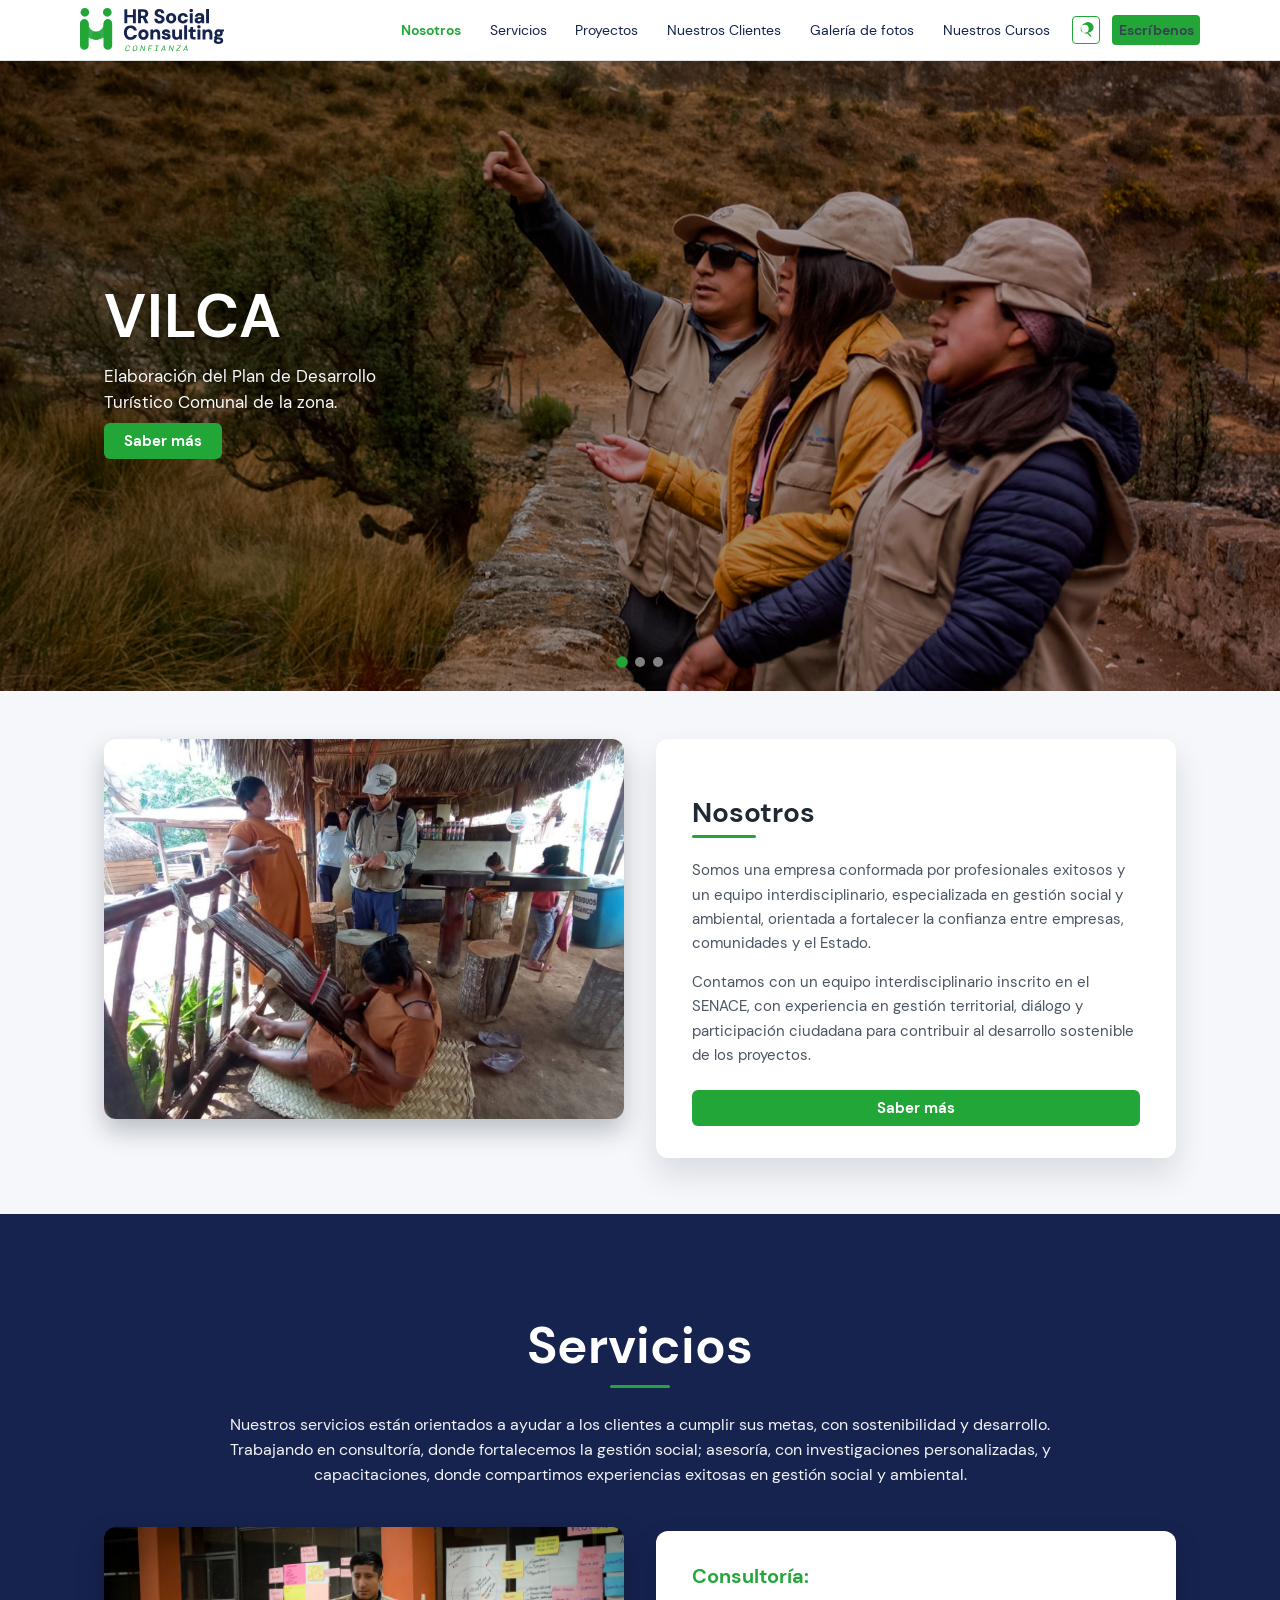
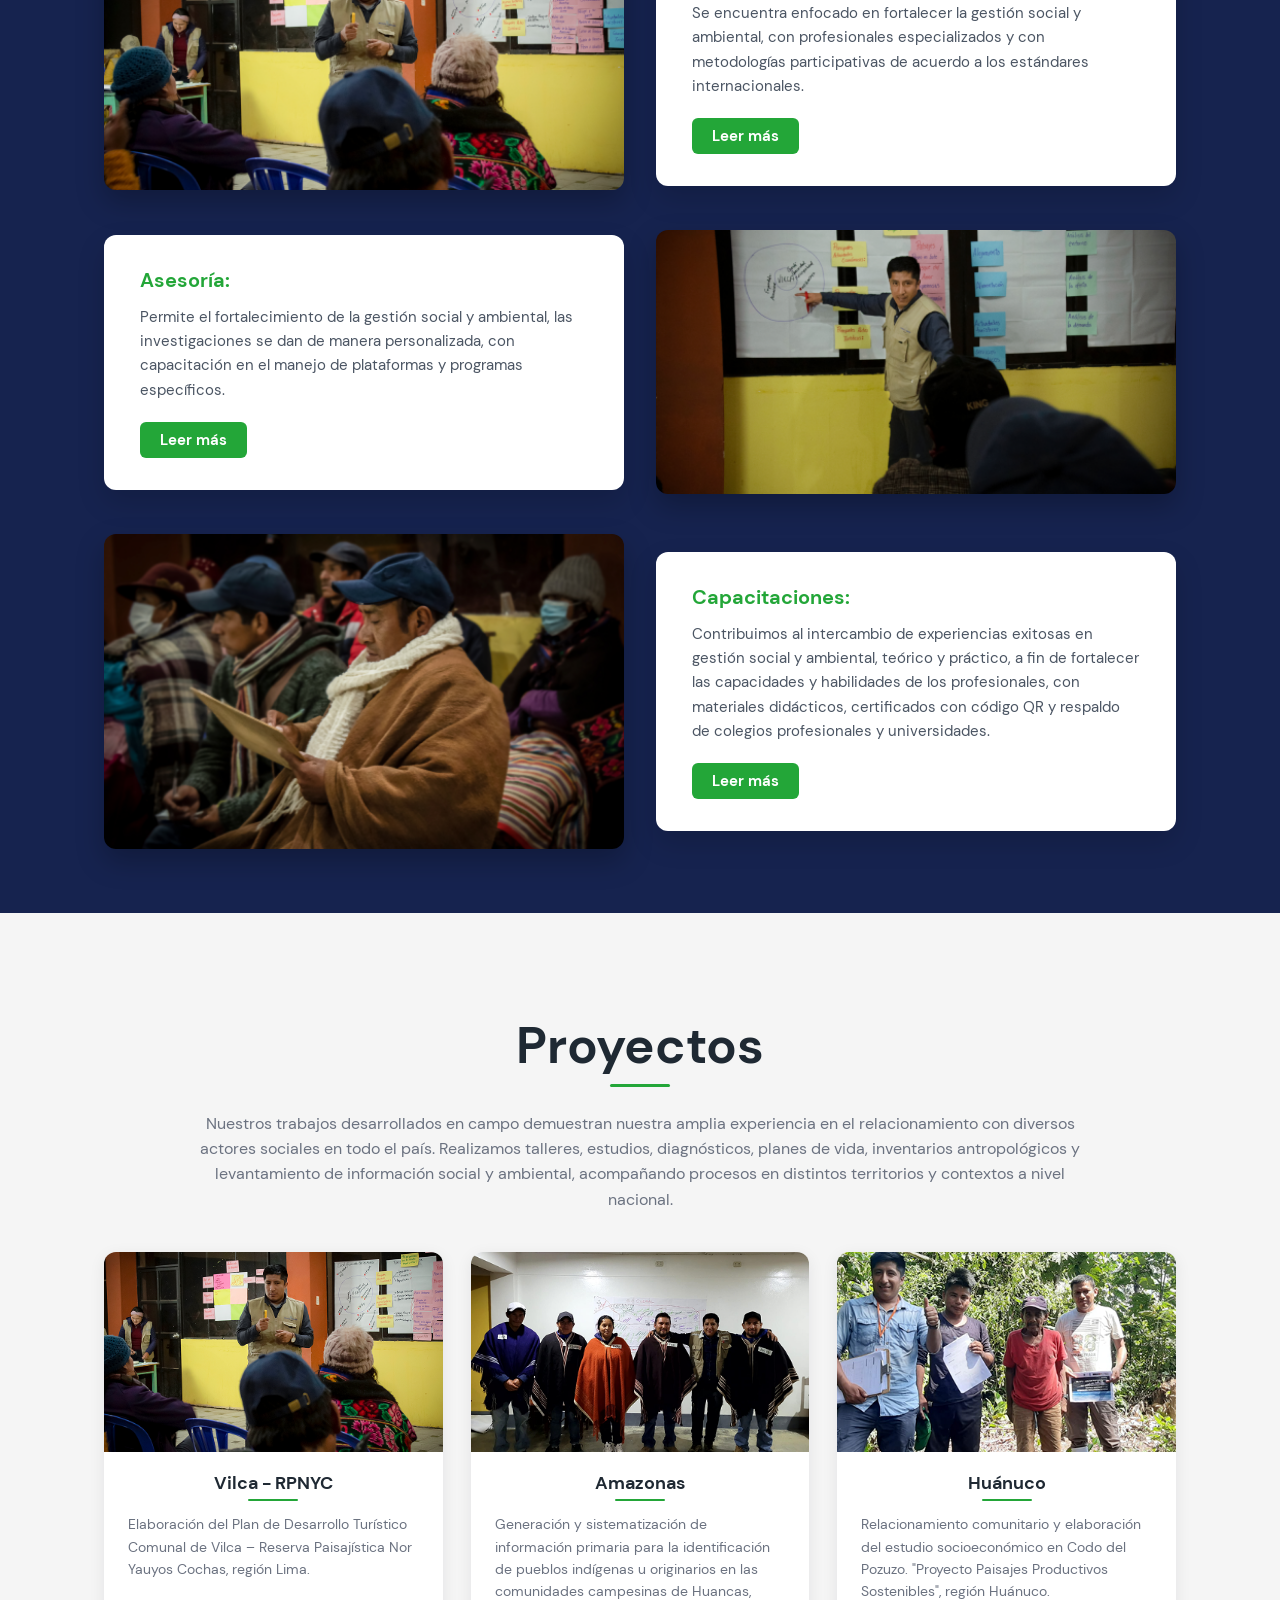
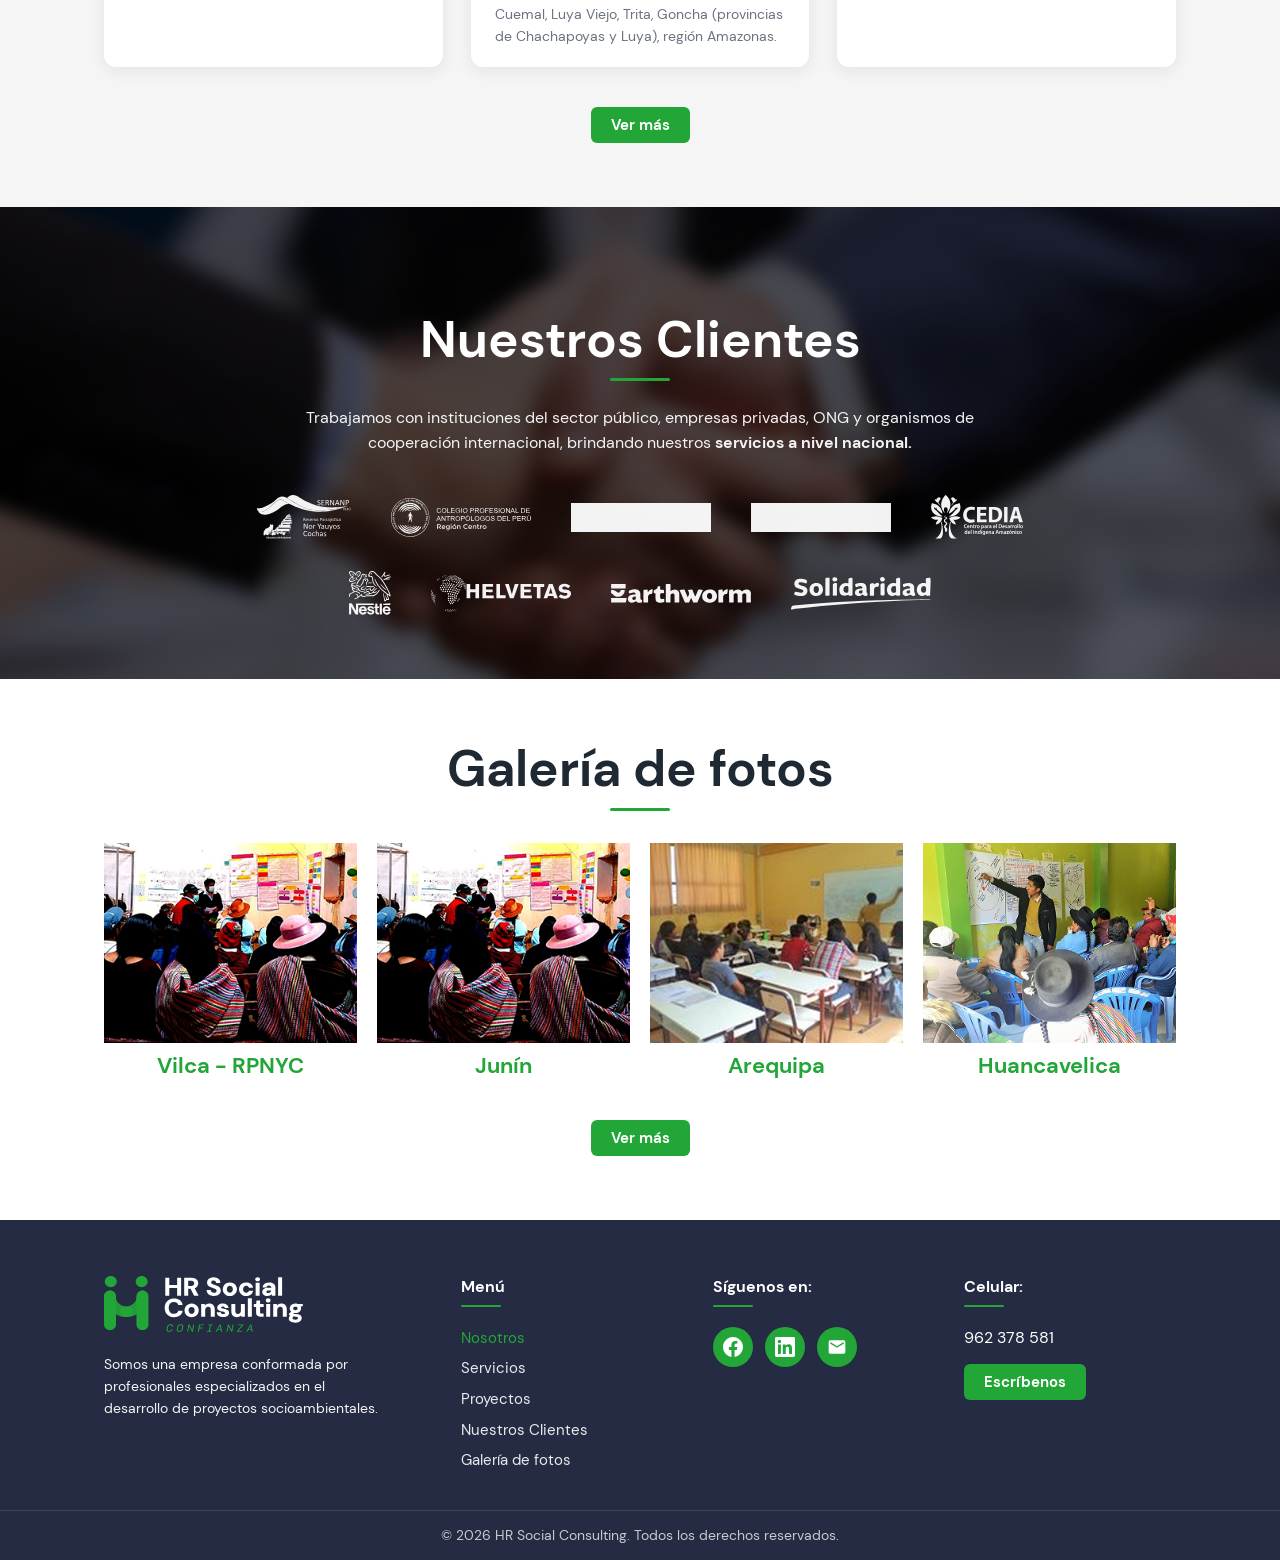
==== index.html @ 5c15c283 "banners" ====
<!DOCTYPE html>
<html lang="es">
  <head>
    <meta charset="UTF-8" />
    <meta name="viewport" content="width=device-width, initial-scale=1.0" />
    <title>HR Social Consulting</title>
    <link rel="stylesheet" href="assets/css/style.css" />
  </head>
  <body>
    <div id="site-header-container" data-header-path="partials/header.html" data-active-href="#nosotros"></div>

    <main>
      <!-- HERO SLIDER (3 banners) dt -->
      <section class="hero-slider" id="inicio">
        <div class="hero-slider__track">
          <div class="hero-slide hero-slide--active" data-slide="0" style="background-image: url('assets/img/home/sliders1.png');">
            <div class="hero-slide__overlay"></div>
            <div class="container hero-slide__content">
              <h1 class="hero-slide__title">VILCA</h1>
              <p class="hero-slide__subtitle">Elaboración del Plan de Desarrollo<br> Turístico Comunal de la zona.</p>
              <a href="#proyectos" class="btn-primary btn-primary--hero">Saber más</a>
            </div>
          </div>
          <div class="hero-slide" data-slide="1" style="background-image: url('assets/img/home/sliders2.png');">
            <div class="hero-slide__overlay"></div>
            <div class="container hero-slide__content hero-slide__content--right">
              <h1 class="hero-slide__title">LARAOS</h1>
              <p class="hero-slide__subtitle">Alianzas estratégicas y comprometidas <br> con las comunidades.</p>
              <a href="#proyectos" class="btn-primary btn-primary--hero">Saber más</a>
            </div>
          </div>
          <div class="hero-slide" data-slide="2" style="background-image: url('assets/img/home/sliders3.png');">
            <div class="hero-slide__overlay"></div>
            <div class="container hero-slide__content hero-slide__content--right">
              <h1 class="hero-slide__title">RPNYC</h1>
              <p class="hero-slide__subtitle">Interacción directa con pobladores para <br> conocer la problemática de raíz.</p>
              <a href="#nosotros" class="btn-primary btn-primary--hero">Saber más</a>
            </div>
          </div>
        </div>
        <div class="hero-slider__dots" aria-label="Navegación del slider">
          <button type="button" class="hero-slider__dot hero-slider__dot--active" data-slide="0" aria-label="Slide 1"></button>
          <button type="button" class="hero-slider__dot" data-slide="1" aria-label="Slide 2"></button>
          <button type="button" class="hero-slider__dot" data-slide="2" aria-label="Slide 3"></button>
        </div>
      </section>

      <!-- NOSOTROS -->
      <section class="section section-nosotros" id="nosotros">
        <div class="container nosotros-layout">
          <div class="nosotros-layout__image">
            <img src="assets/img/home/nosotros.jpg" alt="Trabajo en campo de HR Social Consulting" />
          </div>
          <article class="nosotros-card">
            <h2>Nosotros</h2>
            <div class="nosotros-card__divider"></div>
            <p>
              Somos una empresa conformada por profesionales exitosos y un equipo
              interdisciplinario, especializada en gestión social y ambiental,
              orientada a fortalecer la confianza entre empresas, comunidades y el
              Estado.
            </p>
            <p>
              Contamos con un equipo interdisciplinario inscrito en el SENACE, con experiencia
              en gestión territorial, diálogo y participación ciudadana para contribuir al
              desarrollo sostenible de los proyectos.
            </p>
            <a href="#servicios" class="btn-primary">Saber más</a>
          </article>
        </div>
      </section>

      <!-- SERVICIOS -->
      <section class="section section-servicios" id="servicios">
        <div class="container">
          <h2 class="section-servicios__title">Servicios</h2>
          <div class="section-servicios__divider"></div>
          <p class="section-servicios__intro">
            Nuestros servicios están orientados a ayudar a los clientes a cumplir sus metas, con sostenibilidad y desarrollo. Trabajando en consultoría, donde fortalecemos la gestión social; asesoría, con investigaciones personalizadas, y capacitaciones, donde compartimos experiencias exitosas en gestión social y ambiental.
          </p>

          <div class="servicio-block">
            <div class="servicio-block__image">
              <img src="assets/img/home/consultoria.png" alt="Consultoría - HR Social Consulting" />
            </div>
            <article class="servicio-card">
              <h3 class="servicio-card__title">Consultoría:</h3>
              <p>
                Se encuentra enfocado en fortalecer la gestión social y ambiental, con profesionales especializados y con metodologías participativas de acuerdo a los estándares internacionales.
              </p>
              <a href="#contacto" class="btn-primary btn-primary--servicio">Leer más</a>
            </article>
          </div>

          <div class="servicio-block servicio-block--reverse">
            <div class="servicio-block__image">
              <img src="assets/img/home/asesoria.png" alt="Asesoría - HR Social Consulting" />
            </div>
            <article class="servicio-card">
              <h3 class="servicio-card__title">Asesoría:</h3>
              <p>
                Permite el fortalecimiento de la gestión social y ambiental, las investigaciones se dan de manera personalizada, con capacitación en el manejo de plataformas y programas específicos.
              </p>
              <a href="#contacto" class="btn-primary btn-primary--servicio">Leer más</a>
            </article>
          </div>

          <div class="servicio-block">
            <div class="servicio-block__image">
              <img src="assets/img/home/capacitaciones.png" alt="Capacitaciones - HR Social Consulting" />
            </div>
            <article class="servicio-card">
              <h3 class="servicio-card__title">Capacitaciones:</h3>
              <p>
                Contribuimos al intercambio de experiencias exitosas en gestión social y ambiental, teórico y práctico, a fin de fortalecer las capacidades y habilidades de los profesionales, con materiales didácticos, certificados con código QR y respaldo de colegios profesionales y universidades.
              </p>
              <a href="#contacto" class="btn-primary btn-primary--servicio">Leer más</a>
            </article>
          </div>
        </div>
      </section>

      <!-- PROYECTOS -->
      <section class="section section-proyectos" id="proyectos">
        <div class="container">
          <h2 class="section-proyectos__title">Proyectos</h2>
          <div class="section-proyectos__divider"></div>
          <p class="section-proyectos__intro">
            Nuestros trabajos desarrollados en campo demuestran nuestra amplia experiencia en el relacionamiento con diversos actores sociales en todo el país. Realizamos talleres, estudios, diagnósticos, planes de vida, inventarios antropológicos y levantamiento de información social y ambiental, acompañando procesos en distintos territorios y contextos a nivel nacional.
          </p>
          <div class="proyectos-grid">
            <article class="proyecto-card">
              <div class="proyecto-card__image">
                <img src="assets/img/home/vilca.png" alt="Proyecto Vilca - RPNYC" />
              </div>
              <div class="proyecto-card__body">
                <h3 class="proyecto-card__title">Vilca - RPNYC</h3>
                <div class="proyecto-card__line"></div>
                <p>
                  Elaboración del Plan de Desarrollo Turístico Comunal de Vilca – Reserva Paisajística Nor Yauyos Cochas, región Lima.
                </p>
              </div>
            </article>
            <article class="proyecto-card">
              <div class="proyecto-card__image">
                <img src="assets/img/home/amazonas.png" alt="Proyecto Amazonas" />
              </div>
              <div class="proyecto-card__body">
                <h3 class="proyecto-card__title">Amazonas</h3>
                <div class="proyecto-card__line"></div>
                <p>
                  Generación y sistematización de información primaria para la identificación de pueblos indígenas u originarios en las comunidades campesinas de Huancas, Cuemal, Luya Viejo, Trita, Goncha (provincias de Chachapoyas y Luya), región Amazonas.
                </p>
              </div>
            </article>
            <article class="proyecto-card">
              <div class="proyecto-card__image">
                <img src="assets/img/home/Huanuco.png" alt="Proyecto Huánuco" />
              </div>
              <div class="proyecto-card__body">
                <h3 class="proyecto-card__title">Huánuco</h3>
                <div class="proyecto-card__line"></div>
                <p>
                  Relacionamiento comunitario y elaboración del estudio socioeconómico en Codo del Pozuzo. "Proyecto Paisajes Productivos Sostenibles", región Huánuco.
                </p>
              </div>
            </article>
          </div>
          <div class="section-proyectos__cta">
            <a href="#galeria" class="btn-primary">Ver más</a>
          </div>
        </div>
      </section>

      <!-- NUESTROS CLIENTES -->
      <section class="section section-clientes" id="clientes">
        <div class="section-clientes__bg" aria-hidden="true"></div>
        <div class="section-clientes__overlay"></div>
        <div class="container section-clientes__inner">
          <h2 class="section-clientes__title">Nuestros Clientes</h2>
          <div class="section-clientes__divider"></div>
          <p class="section-clientes__intro">
            Trabajamos con instituciones del sector público, empresas privadas, ONG y organismos de cooperación internacional, brindando nuestros <strong>servicios a nivel nacional.</strong>
          </p>
          <div class="clientes-logos">
            <div class="clientes-logos__row">
              <img src="assets/img/home/clientes/Sernanp.svg" alt="SERNANP" />
              <img src="assets/img/home/clientes/colegio.svg" alt="Colegio Profesional de Antropólogos del Perú" />
              <img src="assets/img/home/clientes/ambiente.svg" alt="Ministerio del Ambiente" />
              <img src="assets/img/home/clientes/ministerio.svg" alt="Ministerio de Cultura" />
              <img src="assets/img/home/clientes/cedia.svg" alt="CEDIA" />
            </div>
            <div class="clientes-logos__row">
              <img src="assets/img/home/clientes/Nestle.svg" alt="Nestlé" />
              <img src="assets/img/home/clientes/Helvetas.svg" alt="Helvetas" />
              <img src="assets/img/home/clientes/Eart.svg" alt="Earthworm" />
              <img src="assets/img/home/clientes/Solidaridad.svg" alt="Solidaridad" />
            </div>
          </div>
        </div>
      </section>

      <!-- GALERÍA DE FOTOS -->
      <section class="section section-galeria" id="galeria">
        <div class="container">
          <h2 class="section-galeria__title">Galería de fotos</h2>
          <div class="section-galeria__divider"></div>
          <div class="galeria-fotos">
            <figure class="galeria-fotos__item">
              <img src="assets/img/home/galeria/vilca.png" alt="Vilca - RPNYC" />
              <figcaption class="galeria-fotos__caption">Vilca - RPNYC</figcaption>
            </figure>
            <figure class="galeria-fotos__item">
              <img src="assets/img/home/galeria/junin.png" alt="Junín" />
              <figcaption class="galeria-fotos__caption">Junín</figcaption>
            </figure>
            <figure class="galeria-fotos__item">
              <img src="assets/img/home/galeria/arequipa.png" alt="Arequipa" />
              <figcaption class="galeria-fotos__caption">Arequipa</figcaption>
            </figure>
            <figure class="galeria-fotos__item">
              <img src="assets/img/home/galeria/huancavelica.png" alt="Huancavelica" />
              <figcaption class="galeria-fotos__caption">Huancavelica</figcaption>
            </figure>
          </div>
          <div class="section-galeria__cta">
            <a href="#" class="btn-primary">Ver más</a>
          </div>
        </div>
      </section>
    </main>

    <div id="site-footer-container" data-footer-path="partials/footer.html"></div>

    <script src="assets/js/main.js"></script>
    <script src="assets/js/include-header.js"></script>
    <script src="assets/js/include-footer.js"></script>
  </body>
  </html>
---- assets/css/style.css ----
/* Fuentes locales (assets/fonts) */
@font-face {
  font-family: "DM Sans";
  src: url("../fonts/DM_Sans/DMSans-Regular.ttf") format("truetype");
  font-weight: 400;
  font-style: normal;
  font-display: swap;
}

@font-face {
  font-family: "DM Sans";
  src: url("../fonts/DM_Sans/DMSans-Italic.ttf") format("truetype");
  font-weight: 400;
  font-style: italic;
  font-display: swap;
}

@font-face {
  font-family: "DM Sans";
  src: url("../fonts/DM_Sans/DMSans-Medium.ttf") format("truetype");
  font-weight: 500;
  font-style: normal;
  font-display: swap;
}

@font-face {
  font-family: "DM Sans";
  src: url("../fonts/DM_Sans/DMSans-MediumItalic.ttf") format("truetype");
  font-weight: 500;
  font-style: italic;
  font-display: swap;
}

@font-face {
  font-family: "DM Sans";
  src: url("../fonts/DM_Sans/DMSans-Bold.ttf") format("truetype");
  font-weight: 700;
  font-style: normal;
  font-display: swap;
}

@font-face {
  font-family: "DM Sans";
  src: url("../fonts/DM_Sans/DMSans-BoldItalic.ttf") format("truetype");
  font-weight: 700;
  font-style: italic;
  font-display: swap;
}

@font-face {
  font-family: "Flama";
  src: url("../fonts/flama-cufonfonts/Flama Regular.otf") format("opentype");
  font-weight: 400;
  font-style: normal;
  font-display: swap;
}

@font-face {
  font-family: "Flama";
  src: url("../fonts/flama-cufonfonts/Flama Italic.otf") format("opentype");
  font-weight: 400;
  font-style: italic;
  font-display: swap;
}

@font-face {
  font-family: "Flama";
  src: url("../fonts/flama-cufonfonts/Flama Bold Italic.otf") format("opentype");
  font-weight: 700;
  font-style: italic;
  font-display: swap;
}

:root {
  --color-primary: #16234F;
  --color-accent: #23A638;
  --font-sans: "DM Sans", system-ui, -apple-system, BlinkMacSystemFont, "Segoe UI", sans-serif;
  --font-display: "Flama", "DM Sans", system-ui, sans-serif;
  /* Títulos: DM Sans Bold, máx. 60px */
  --font-title-max: 3.75rem;
  --font-title-hero: clamp(1.75rem, 5vw, var(--font-title-max));
  --font-title-section: clamp(1.75rem, 4vw, var(--font-title-max));
}

/* Estilos base y layout general */
*,
*::before,
*::after {
  box-sizing: border-box;
}

body {
  margin: 0;
  font-family: var(--font-sans);
  color: #1f2933;
  background-color: #f5f7fa;
  overflow-x: hidden;
}

button,
input,
textarea,
select {
  font-family: inherit;
}

img {
  max-width: 100%;
  display: block;
}

a {
  color: inherit;
  text-decoration: none;
}

.container {
  width: 100%;
  max-width: 1120px;
  margin: 0 auto;
  padding: 0 1.5rem;
}

.site-header {
  position: sticky;
  top: 0;
  z-index: 100;
  background: #ffffff;
  border-bottom: 1px solid rgba(15, 23, 42, 0.12);
}

.site-header--dark {
  background: var(--color-primary);
  border-bottom: none;
}

.header-inner {
  display: flex;
  align-items: center;
  justify-content: space-between;
  padding: 0.5rem 0;
  gap: 1.5rem;
}

.logo {
  display: inline-block;
}

.logo img {
  height: 44px;
  width: auto;
  display: block;
}

.site-header--dark .main-nav .main-nav__link {
  color: #fff;
}

.site-header--dark .main-nav .main-nav__link:hover,
.site-header--dark .main-nav .main-nav__link--active {
  color: var(--color-accent);
}

.main-nav ul {
  list-style: none;
  display: flex;
  align-items: center;
  flex-wrap: wrap;
  gap: 1rem;
  padding: 0;
  margin: 0;
  font-size: 0.9rem;
}

.main-nav a {
  padding: 0.35rem 0.4rem;
  border-radius: 4px;
  color: #374151;
  transition: color 0.2s ease, background-color 0.2s ease;
}

.main-nav a:hover {
  color: var(--color-primary);
}

.main-nav .main-nav__link--active {
  color: var(--color-accent);
  font-weight: 600;
}

/* Fuerza color visible del menú en header claro */
.site-header .main-nav .main-nav__link {
  color: #16234F !important;
}

.site-header .main-nav .main-nav__link:visited {
  color: #16234F !important;
}

.site-header .main-nav .main-nav__link:hover {
  color: #16234F !important;
}

.site-header .main-nav .main-nav__link--active {
  color: var(--color-accent) !important;
}

.header-actions {
  display: flex;
  align-items: center;
  gap: 0.75rem;
}

.btn-search {
  width: 28px;
  height: 28px;
  display: inline-flex;
  align-items: center;
  justify-content: center;
  background: #ffffff;
  border: 1px solid var(--color-accent);
  border-radius: 4px;
  cursor: pointer;
  font-size: 0.75rem;
  font-weight: 600;
  color: var(--color-accent);
  transition: opacity 0.2s ease, background-color 0.2s ease, color 0.2s ease;
}

.btn-search:hover {
  opacity: 1;
  background-color: #f0fff3;
}

.btn-search:focus-visible {
  outline: 2px solid var(--color-accent);
  outline-offset: 2px;
}

.btn-search__icon {
  display: inline-flex;
  align-items: center;
  justify-content: center;
  line-height: 1;
}

.menu-toggle {
  display: none;
  width: 40px;
  height: 40px;
  border: 1px solid rgba(22, 35, 79, 0.2);
  border-radius: 8px;
  background: #ffffff;
  align-items: center;
  justify-content: center;
  flex-direction: column;
  gap: 4px;
  cursor: pointer;
}

.menu-toggle__bar {
  width: 18px;
  height: 2px;
  border-radius: 2px;
  background: #16234f;
}

.btn-primary {
  display: inline-flex;
  align-items: center;
  justify-content: center;
  padding: 0.5rem 1.25rem;
  border-radius: 6px;
  background: var(--color-accent);
  color: #ffffff;
  font-weight: 600;
  border: none;
  cursor: pointer;
  font-size: 0.95rem;
  transition: opacity 0.2s ease, transform 0.15s ease;
}

.btn-primary:hover {
  opacity: 0.95;
  transform: translateY(-1px);
}

.btn-primary--header {
  text-decoration: none;
  padding: 0.42rem 1rem;
  border-radius: 4px;
  font-size: 0.88rem;
}

.btn-primary--hero {
  margin-top: 0.5rem;
}

/* Hero Slider */
.hero-slider {
  position: relative;
  width: 100%;
  min-height: 70vh;
  overflow: hidden;
}

/* Banner compacto (p.ej. página Nosotros) */
.hero-slider--compact {
  /* Ajustado para que el banner no sea demasiado alto */
  min-height: 198px;
  height: 198px;
}

.hero-slider--compact .hero-slide--active {
  min-height: 198px;
  height: 198px;
}

/* Banner de proyecto 10% más bajo */
.hero-slider--compact-proyecto {
  min-height: 178px;
  height: 178px;
}

.hero-slider--compact-proyecto .hero-slide--active {
  min-height: 178px;
  height: 178px;
}

.hero-slider__track {
  position: relative;
  width: 100%;
  height: 100%;
}

.hero-slide {
  position: absolute;
  inset: 0;
  background-color: #1a1a1a;
  background-size: cover;
  background-position: center;
  background-repeat: no-repeat;
  opacity: 0;
  visibility: hidden;
  transition: opacity 0.5s ease, visibility 0.5s ease;
}

.hero-slide--active {
  position: relative;
  opacity: 1;
  visibility: visible;
  min-height: 70vh;
  display: flex;
  align-items: center;
}

/* Overlay suave neutro (sin tono azul) para legibilidad del texto */
.hero-slide__overlay {
  position: absolute;
  inset: 0;
  background: linear-gradient(90deg, rgba(0, 0, 0, 0.35) 0%, rgba(0, 0, 0, 0.15) 50%, transparent 100%);
  pointer-events: none;
}

.hero-slide__content {
  position: relative;
  z-index: 1;
  padding: 3rem 1.5rem 4rem;
}

.hero-slide--centered {
  justify-content: center;
}

.hero-slide__content--centered {
  width: 100%;
  padding: 0 1rem;
  text-align: center;
}

.hero-slide__content--right {
  max-width: 32rem;
  margin-left: auto;
  margin-right: 1.5rem;
  text-align: left;
}

.hero-slide__content--centered .hero-slide__title {
  margin: 0;
}

.hero-slide__title {
  font-family: var(--font-sans);
  font-size: var(--font-title-hero);
  font-weight: 700;
  color: #fff;
  margin: 0 0 0.5rem;
  letter-spacing: 0.02em;
  text-transform: uppercase;
  text-shadow: 0 1px 3px rgba(0, 0, 0, 0.4);
}

.hero-slide__subtitle {
  font-size: clamp(0.95rem, 2vw, 1.05rem);
  color: rgba(255, 255, 255, 0.98);
  margin: 0;
  max-width: 32rem;
  line-height: 1.5;
  text-shadow: 0 1px 2px rgba(0, 0, 0, 0.35);
}

.hero-slide__subtitle--pill {
  display: inline-block;
  padding: 0.22rem 1.1rem;
  border-radius: 999px;
  background: var(--color-accent);
  color: #ffffff;
  font-family: var(--font-display);
  font-style: italic;
  font-weight: 700;
  text-shadow: none;
  max-width: 100%;
  white-space: normal;
}

/* Grilla de proyectos (proyecto.html) */
.section-proyectos-grid {
  background: #d9d9d9;
  padding: 1.25rem 0 1.1rem;
}

.proyectos-cards-grid {
  display: grid;
  grid-template-columns: repeat(3, minmax(0, 1fr));
  gap: 0.45rem;
}

.proyecto-item {
  background: #efefef;
}

.proyecto-item__image {
  position: relative;
  overflow: hidden;
  border-bottom: 3px solid #23a638;
}

.proyecto-item__image img {
  width: 100%;
  height: 170px;
  object-fit: cover;
  display: block;
}

.proyecto-item__overlay {
  position: absolute;
  inset: 0;
  background: rgba(35, 166, 56, 0.72);
  display: flex;
  align-items: center;
  justify-content: center;
  opacity: 0;
  transition: opacity 0.25s ease;
}

.proyecto-item__icon {
  width: 46px;
  height: 46px;
  border: 2px solid rgba(255, 255, 255, 0.92);
  border-radius: 8px;
  display: inline-flex;
  align-items: center;
  justify-content: center;
  color: #fff;
  font-weight: 800;
  font-size: 1.35rem;
  line-height: 1;
  transform: translateY(4px);
  transition: transform 0.25s ease;
}

.proyecto-item:hover .proyecto-item__overlay {
  opacity: 1;
}

.proyecto-item:hover .proyecto-item__icon {
  transform: translateY(0);
}

.proyecto-item__body {
  padding: 1.05rem 0.95rem 1rem;
  text-align: center;
}

.proyecto-item__title {
  margin: 0;
  color: #16234f;
  font-family: var(--font-sans);
  font-size: clamp(1.3rem, 2.5vw, 2rem);
  line-height: 1.1;
  font-weight: 700;
}

.proyecto-item__text {
  margin: 0.7rem 0 0;
  color: #6b7280;
  font-size: 0.75rem;
  line-height: 1.3;
}

.hero-slider__dots {
  position: absolute;
  bottom: 1.5rem;
  left: 50%;
  transform: translateX(-50%);
  z-index: 2;
  display: flex;
  gap: 0.5rem;
}

.hero-slider__dot {
  width: 10px;
  height: 10px;
  border-radius: 50%;
  border: none;
  background: rgba(255, 255, 255, 0.5);
  cursor: pointer;
  padding: 0;
  transition: background 0.25s ease, transform 0.2s ease;
}

.hero-slider__dot:hover {
  background: rgba(255, 255, 255, 0.8);
}

.hero-slider__dot--active {
  background: var(--color-accent);
  transform: scale(1.15);
}

.section {
  padding: 3.5rem 0;
}

.section-alt {
  background-color: #ffffff;
}

h1,
h2 {
  font-family: var(--font-sans);
  font-weight: 700;
}

h2 {
  font-size: 1.75rem;
  margin-bottom: 0.75rem;
}

.section-intro {
  max-width: 38rem;
  color: #4b5563;
  margin-bottom: 2rem;
}

.grid-2 {
  display: grid;
  grid-template-columns: repeat(auto-fit, minmax(260px, 1fr));
  gap: 2.5rem;
  margin-top: 1.75rem;
}

/* Sección Nosotros */
.section-nosotros {
  padding-top: 3rem;
  padding-bottom: 3.5rem;
}

/* Intro centrada estilo "Nosotros" (pantallazo) */
.section-intro-nosotros {
  background: #ffffff;
  padding: 3.25rem 0 2.75rem;
}

.intro-nosotros {
  text-align: center;
}

.intro-nosotros__title-wrap {
  display: flex;
  flex-direction: column;
  align-items: center;
  gap: 0.7rem;
}

.intro-nosotros__title {
  margin: 0;
  font-family: var(--font-sans);
  font-size: var(--font-title-section);
  font-weight: 700;
  color: var(--color-primary);
}

.intro-nosotros__underline {
  width: 64px;
  height: 3px;
  border-radius: 999px;
  background: var(--color-accent);
}

.intro-nosotros__text {
  margin: 1.25rem auto 0;
  max-width: 760px;
  font-size: 0.95rem;
  line-height: 1.65;
  color: #4b5563;
}

/* Nuestros Valores (cards) */
.section-valores {
  background: #f5f5f5;
  padding: 3.75rem 0 4.25rem;
}

.valores__title {
  text-align: center;
  color: var(--color-accent);
  font-family: var(--font-sans);
  font-size: var(--font-title-section);
  font-weight: 700;
  margin: 0 0 0.65rem;
}

.valores__subtitle {
  text-align: center;
  max-width: 820px;
  margin: 0 auto 2rem;
  color: #334155;
  font-size: 0.95rem;
  line-height: 1.6;
}

.valores-grid {
  display: grid;
  grid-template-columns: repeat(3, minmax(0, 1fr));
  gap: 1.25rem 1.5rem;
}

.valor-card {
  background: #ffffff;
  border-radius: 0.75rem;
  padding: 1.35rem 1.1rem 1.4rem;
  min-height: 178px;
  box-shadow: 0 14px 28px rgba(15, 23, 42, 0.08);
}

.valor-card__title {
  text-align: center;
  margin: 0 0 0.75rem;
  color: var(--color-accent);
  font-size: 1.05rem;
  font-weight: 700;
}

.valor-card__text {
  margin: 0;
  text-align: center;
  color: #6b7280;
  font-size: 0.82rem;
  line-height: 1.55;
}

@media (max-width: 900px) {
  .valores-grid {
    grid-template-columns: repeat(2, minmax(0, 1fr));
  }
}

@media (max-width: 560px) {
  .valores-grid {
    grid-template-columns: 1fr;
  }

  .valor-card__text {
    font-size: 0.86rem;
  }
}

/* Visión / Misión centrado con círculo */
.section-vision-mision {
  background: #ffffff;
  padding: 3.25rem 0;
}

.vision-mision {
  display: grid;
  grid-template-columns: minmax(0, 1fr) auto minmax(0, 1fr);
  align-items: center;
  gap: 2.75rem;
}

.vision-mision__col {
  text-align: center;
}

.vision-mision__heading {
  margin: 0;
  font-family: var(--font-sans);
  font-size: var(--font-title-section);
  font-weight: 700;
  color: var(--color-accent);
}

.vision-mision__heading::after {
  content: "";
  display: block;
  width: 64px;
  height: 3px;
  border-radius: 999px;
  background: var(--color-accent);
  margin: 0.55rem auto 0;
}

.vision-mision__text {
  margin: 0.9rem auto 0;
  max-width: 360px;
  font-size: 0.95rem;
  line-height: 1.65;
  color: #6b7280;
}

.vision-mision__circle {
  width: clamp(210px, 26vw, 280px);
  height: auto;
}

@media (max-width: 900px) {
  .vision-mision {
    grid-template-columns: 1fr;
    gap: 1.5rem;
  }

  .vision-mision__circle {
    width: clamp(190px, 60vw, 260px);
    margin: 0 auto;
  }

  .vision-mision__text {
    max-width: 560px;
  }
}

.nosotros-layout {
  display: grid;
  grid-template-columns: minmax(0, 1.1fr) minmax(0, 1.1fr);
  gap: 2rem;
  align-items: stretch;
}

.nosotros-layout__image img {
  width: 100%;
  height: 100%;
  max-height: 380px;
  object-fit: cover;
  border-radius: 0.75rem;
  box-shadow: 0 12px 24px rgba(15, 23, 42, 0.25);
}

.nosotros-card {
  background-color: #ffffff;
  border-radius: 0.75rem;
  padding: 2rem 2.25rem;
  box-shadow: 0 16px 32px rgba(15, 23, 42, 0.12);
  display: flex;
  flex-direction: column;
  justify-content: center;
}

.nosotros-card h2 {
  margin-bottom: 0.25rem;
}

.nosotros-card__divider {
  width: 64px;
  height: 3px;
  border-radius: 999px;
  background: var(--color-accent);
  margin-bottom: 1.25rem;
}

.nosotros-card p {
  margin: 0 0 0.9rem;
  font-size: 0.95rem;
  line-height: 1.6;
  color: #4b5563;
}

.nosotros-card p:last-of-type {
  margin-bottom: 1.4rem;
}

/* Sección Servicios (fondo azul, bloques imagen + tarjeta) */
.section-servicios {
  background-color: var(--color-primary);
  padding: 3.5rem 0 4rem;
}

.section-servicios__title {
  text-align: center;
  color: #fff;
  font-family: var(--font-sans);
  font-size: var(--font-title-section);
  font-weight: 700;
  margin-bottom: 0.35rem;
}

.section-servicios__divider {
  width: 60px;
  height: 3px;
  border-radius: 999px;
  background: var(--color-accent);
  margin: 0 auto 1.5rem;
}

.section-servicios__intro {
  text-align: center;
  color: rgba(255, 255, 255, 0.95);
  max-width: 52rem;
  margin: 0 auto 2.5rem;
  font-size: 0.98rem;
  line-height: 1.6;
}

.servicio-block {
  display: grid;
  grid-template-columns: minmax(0, 1fr) minmax(0, 1fr);
  gap: 2rem;
  align-items: center;
  margin-bottom: 2.5rem;
}

.servicio-block:last-child {
  margin-bottom: 0;
}

.servicio-block--reverse {
  direction: rtl;
}

.servicio-block--reverse > * {
  direction: ltr;
}

.servicio-block__image {
  overflow: hidden;
  border-radius: 0.75rem;
  box-shadow: 0 12px 28px rgba(0, 0, 0, 0.25);
}

.servicio-block__image img {
  width: 100%;
  height: 100%;
  min-height: 260px;
  max-height: 320px;
  object-fit: cover;
  display: block;
}

.servicio-card {
  background: #fff;
  border-radius: 0.75rem;
  padding: 2rem 2.25rem;
  box-shadow: 0 12px 28px rgba(0, 0, 0, 0.15);
}

.servicio-card__title {
  color: var(--color-accent);
  font-size: 1.25rem;
  margin: 0 0 0.75rem;
  font-weight: 700;
}

.servicio-card p {
  color: #4b5563;
  font-size: 0.95rem;
  line-height: 1.6;
  margin: 0 0 1.25rem;
}

.btn-primary--servicio {
  display: inline-block;
  text-decoration: none;
}

.tag-list {
  list-style: none;
  padding: 0;
  margin: 0;
  display: flex;
  flex-wrap: wrap;
  gap: 0.5rem;
}

.tag-list li {
  background-color: #e5f3ff;
  color: #0b4f6c;
  padding: 0.35rem 0.75rem;
  border-radius: 999px;
  font-size: 0.85rem;
}

/* Seccion detalle de consultoria (pagina Servicios) */
.section-consultoria-detalle {
  background: #d9d9d9;
  padding: 2.5rem 0 3rem;
}

.consultoria-card {
  background: #f7f7f7;
  border-radius: 14px;
  padding: 1.9rem 2rem 2rem;
  max-width: 980px;
  margin: 0 auto;
}

.consultoria-card__top {
  display: grid;
  grid-template-columns: minmax(0, 1.1fr) minmax(0, 1fr);
  gap: 1.6rem;
  align-items: center;
  margin-bottom: 1.5rem;
}

.consultoria-card__image {
  border-radius: 14px;
  overflow: hidden;
}

.consultoria-card__image img {
  width: 100%;
  display: block;
  object-fit: cover;
}

.consultoria-card__title {
  color: #16a34a;
  font-family: var(--font-sans);
  font-size: var(--font-title-section);
  font-weight: 700;
  line-height: 1.1;
  margin: 0 0 0.7rem;
}

.consultoria-card__intro p {
  margin: 0;
  color: #374151;
  font-size: 0.95rem;
  line-height: 1.45;
}

.consultoria-card__grid {
  display: grid;
  grid-template-columns: minmax(0, 1fr) minmax(0, 1fr);
  gap: 1.5rem;
}

.consultoria-card__col h4 {
  color: #16a34a;
  font-size: 1rem;
  line-height: 1.35;
  margin: 0 0 0.55rem;
}

.consultoria-card__col ul {
  margin: 0 0 1rem 1rem;
  padding: 0;
}

.consultoria-card__col li {
  color: #6b7280;
  font-size: 0.88rem;
  line-height: 1.28;
  margin-bottom: 0.16rem;
}

/* Seccion detalle de asesoria (pagina Servicios) */
.section-asesoria-detalle {
  background: #d9d9d9;
  padding: 0 0 3rem;
}

.asesoria-card {
  background: #f7f7f7;
  border-radius: 14px;
  padding: 1.9rem 2rem 2rem;
  max-width: 980px;
  margin: 0 auto;
  display: grid;
  grid-template-columns: minmax(0, 1fr) minmax(0, 0.95fr);
  gap: 1.7rem;
  align-items: center;
}

.asesoria-card__title {
  color: #16a34a;
  font-family: var(--font-sans);
  font-size: var(--font-title-section);
  font-weight: 700;
  line-height: 1.1;
  margin: 0 0 0.6rem;
}

.asesoria-card__intro {
  margin: 0 0 0.8rem;
  color: #4b5563;
  font-size: 0.93rem;
  line-height: 1.35;
  max-width: 33rem;
}

.asesoria-card__list {
  margin: 0 0 0 1rem;
  padding: 0;
}

.asesoria-card__list li {
  color: #6b7280;
  font-size: 0.88rem;
  line-height: 1.28;
  margin-bottom: 0.16rem;
}

.asesoria-card__image {
  border-radius: 14px;
  overflow: hidden;
}

.asesoria-card__image img {
  width: 100%;
  display: block;
  object-fit: cover;
}

/* Seccion detalle de capacitaciones (pagina Servicios) */
.section-capacitaciones-detalle {
  background: #d9d9d9;
  padding: 0 0 3rem;
}

.capacitaciones-card {
  background: #f7f7f7;
  border-radius: 14px;
  padding: 1.9rem 2rem 2rem;
  max-width: 980px;
  margin: 0 auto;
  display: grid;
  grid-template-columns: minmax(0, 1fr) minmax(0, 0.95fr);
  gap: 1.7rem;
  align-items: center;
}

.capacitaciones-card__image {
  border-radius: 14px;
  overflow: hidden;
}

.capacitaciones-card__image img {
  width: 100%;
  display: block;
  object-fit: cover;
}

.capacitaciones-card__title {
  color: #16a34a;
  font-family: var(--font-sans);
  font-size: var(--font-title-section);
  font-weight: 700;
  line-height: 1.1;
  margin: 0 0 0.6rem;
}

.capacitaciones-card__intro {
  margin: 0 0 0.8rem;
  color: #4b5563;
  font-size: 0.93rem;
  line-height: 1.35;
  max-width: 33rem;
}

.capacitaciones-card__list {
  margin: 0 0 0 1rem;
  padding: 0;
}

.capacitaciones-card__list li {
  color: #6b7280;
  font-size: 0.88rem;
  line-height: 1.28;
  margin-bottom: 0.16rem;
}

/* Sección Proyectos (fondo gris claro #F5F5F5) */
.section-proyectos {
  background-color: #F5F5F5;
  padding: 3.5rem 0 4rem;
}

.section-proyectos__title {
  text-align: center;
  color: #1f2933;
  font-family: var(--font-sans);
  font-size: var(--font-title-section);
  font-weight: 700;
  margin-bottom: 0.35rem;
}

.section-proyectos__divider {
  width: 60px;
  height: 3px;
  border-radius: 999px;
  background: var(--color-accent);
  margin: 0 auto 1.5rem;
}

.section-proyectos__intro {
  text-align: center;
  color: #6b7280;
  max-width: 56rem;
  margin: 0 auto 2.5rem;
  font-size: 0.98rem;
  line-height: 1.6;
}

.proyectos-grid {
  display: grid;
  grid-template-columns: repeat(3, 1fr);
  gap: 1.75rem;
}

.proyecto-card {
  background: #fff;
  border-radius: 0.75rem;
  overflow: hidden;
  box-shadow: 0 4px 16px rgba(15, 23, 42, 0.08);
  display: flex;
  flex-direction: column;
}

.proyecto-card__image {
  width: 100%;
  overflow: hidden;
}

.proyecto-card__image img {
  width: 100%;
  height: 200px;
  object-fit: cover;
  display: block;
}

.proyecto-card__body {
  padding: 1.25rem 1.5rem;
  flex: 1;
}

.proyecto-card__title {
  text-align: center;
  font-size: 1.1rem;
  font-weight: 700;
  color: #1f2933;
  margin: 0 0 0.35rem;
}

.proyecto-card__line {
  width: 50px;
  height: 2px;
  border-radius: 999px;
  background: var(--color-accent);
  margin: 0 auto 0.75rem;
}

.proyecto-card p {
  margin: 0;
  font-size: 0.9rem;
  line-height: 1.55;
  color: #6b7280;
}

.section-proyectos__cta {
  text-align: center;
  margin-top: 2.5rem;
}

.section-proyectos__cta .btn-primary {
  text-decoration: none;
}

.card-grid {
  display: grid;
  grid-template-columns: repeat(auto-fit, minmax(260px, 1fr));
  gap: 1.75rem;
}

.card {
  background-color: #ffffff;
  border-radius: 1rem;
  padding: 1.5rem;
  box-shadow: 0 12px 25px rgba(15, 23, 42, 0.06);
}

.card h3 {
  margin-top: 0;
  margin-bottom: 0.5rem;
  font-size: 1.1rem;
}

.card p {
  margin: 0;
  color: #4b5563;
  font-size: 0.95rem;
}

.card-project .card-image,
.card-course .card-image {
  margin: -1.5rem -1.5rem 1rem;
  overflow: hidden;
  border-radius: 1rem 1rem 0 0;
}

.card-project img,
.card-course img {
  width: 100%;
  height: 180px;
  object-fit: cover;
}

.card-body {
  padding-top: 0.25rem;
}

.card-course .small {
  margin-top: 0.5rem;
  font-size: 0.85rem;
  color: #0b4f6c;
  font-weight: 600;
}

/* Sección Nuestros Clientes (fondo imagen + logos en blanco) */
.section-clientes {
  position: relative;
  padding: 3.5rem 0 4rem;
  overflow: hidden;
}

.section-clientes__bg {
  position: absolute;
  inset: 0;
  background-image: url('../img/home/clientes/fondo.png');
  background-size: cover;
  background-position: center;
  background-repeat: no-repeat;
}


.section-clientes__overlay {
  position: absolute;
  inset: 0;
  background: rgba(0, 0, 0, 0.5);
  pointer-events: none;
}

.section-clientes__inner {
  position: relative;
  z-index: 1;
}

.section-clientes__title {
  text-align: center;
  color: #fff;
  font-family: var(--font-sans);
  font-size: var(--font-title-section);
  font-weight: 700;
  margin-bottom: 0.35rem;
}

.section-clientes__divider {
  width: 60px;
  height: 3px;
  border-radius: 999px;
  background: var(--color-accent);
  margin: 0 auto 1.5rem;
}

.section-clientes__intro {
  text-align: center;
  color: rgba(255, 255, 255, 0.95);
  max-width: 42rem;
  margin: 0 auto 2.5rem;
  font-size: 0.98rem;
  line-height: 1.6;
}

.section-clientes__intro strong {
  font-weight: 700;
}

.clientes-logos {
  display: flex;
  flex-direction: column;
  align-items: center;
  gap: 2rem;
  margin-top: 0.5rem;
}

.clientes-logos__row {
  display: flex;
  flex-wrap: wrap;
  justify-content: center;
  align-items: center;
  gap: 2rem 2.5rem;
}

.clientes-logos__row img {
  height: 44px;
  width: auto;
  max-width: 140px;
  object-fit: contain;
  filter: brightness(0) invert(1);
  opacity: 0.95;
  transition: opacity 0.2s ease;
}

.clientes-logos__row img:hover {
  opacity: 1;
}

/* Galería de fotos (debajo de clientes) */
.section-galeria {
  padding: 3.5rem 0 4rem;
  background: #fff;
}

.section-galeria--page {
  background: #d9d9d9;
  padding: 2rem 0 1.75rem;
}

.section-galeria__title {
  text-align: center;
  color: #1f2933;
  font-family: var(--font-sans);
  font-size: var(--font-title-section);
  font-weight: 700;
  margin: 0 0 0.35rem;
}

.section-galeria__divider {
  width: 60px;
  height: 3px;
  border-radius: 999px;
  background: var(--color-accent);
  margin: 0 auto 2rem;
}

.galeria-fotos {
  display: grid;
  grid-template-columns: repeat(4, 1fr);
  gap: 1.25rem;
  margin-bottom: 2.5rem;
}

.galeria-fotos__item {
  margin: 0;
  display: flex;
  flex-direction: column;
  align-items: center;
}

.galeria-fotos--page .galeria-fotos__item {
  background: #f3f3f3;
  padding: 0.55rem 0.55rem 0.35rem;
}

.galeria-fotos__item img {
  width: 100%;
  height: 200px;
  object-fit: cover;
  border-radius: 0;
  display: block;
}

.galeria-fotos__caption {
  margin-top: 0.55rem;
  text-align: center;
  font-size: clamp(1rem, 2.3vw, 1.35rem);
  font-weight: 600;
  color: var(--color-accent);
}

.galeria-fotos--page .galeria-fotos__caption {
  font-size: 1.05rem;
  font-weight: 700;
}

.section-galeria__cta {
  text-align: center;
}

.section-galeria__cta .btn-primary {
  text-decoration: none;
}

@media (max-width: 900px) {
  .galeria-fotos {
    grid-template-columns: repeat(2, 1fr);
  }
}

@media (max-width: 480px) {
  .galeria-fotos {
    grid-template-columns: 1fr;
  }
}

/* Legacy (otras secciones que usen clients-logos) */
.clients-logos {
  display: flex;
  flex-wrap: wrap;
  align-items: center;
  gap: 1.5rem;
  margin-top: 1.75rem;
}

.clients-logos img {
  max-height: 42px;
  width: auto;
  filter: grayscale(0.1);
  opacity: 0.9;
}

.gallery-grid {
  display: grid;
  grid-template-columns: repeat(auto-fit, minmax(180px, 1fr));
  gap: 1rem;
  margin-top: 1.75rem;
}

.gallery-grid img {
  border-radius: 0.85rem;
  height: 160px;
  object-fit: cover;
}

.contact-grid {
  display: grid;
  grid-template-columns: minmax(0, 1.1fr) minmax(0, 1.3fr);
  gap: 2.5rem;
  align-items: flex-start;
}

.contact-info {
  list-style: none;
  padding: 0;
  margin: 1rem 0 0;
  font-size: 0.95rem;
  color: #4b5563;
}

.contact-info li + li {
  margin-top: 0.5rem;
}

.contact-form {
  display: grid;
  gap: 0.85rem;
  background-color: #ffffff;
  padding: 1.75rem 1.5rem;
  border-radius: 1rem;
  box-shadow: 0 18px 35px rgba(15, 23, 42, 0.12);
}

.contact-form label {
  display: grid;
  gap: 0.35rem;
  font-size: 0.95rem;
}

.contact-form input,
.contact-form textarea {
  border-radius: 0.6rem;
  border: 1px solid #d1d5db;
  padding: 0.55rem 0.75rem;
  font-size: 0.95rem;
  font-family: inherit;
  resize: vertical;
}

.contact-form input:focus,
.contact-form textarea:focus {
  outline: none;
  border-color: var(--color-primary);
  box-shadow: 0 0 0 1px rgba(22, 35, 79, 0.25);
}

/* Footer reutilizable (partials/footer.html) */
.site-footer {
  background-color: #252b42;
  color: #fff;
  padding: 3.5rem 0 0;
  margin-top: 0;
  min-height: 280px;
}

.site-footer__inner {
  display: grid;
  grid-template-columns: 1.5fr 1fr 1fr 1fr;
  gap: 2.5rem;
  padding-bottom: 2.5rem;
  align-items: start;
}

.site-footer__col--logo {
  max-width: 280px;
}

.site-footer__logo {
  display: inline-block;
  margin-bottom: 1rem;
}

.site-footer__logo img {
  height: 56px;
  width: auto;
  max-width: 100%;
  display: block;
  object-fit: contain;
}

.site-footer__desc {
  margin: 0;
  font-size: 0.9rem;
  line-height: 1.55;
  color: rgba(255, 255, 255, 0.95);
}

.site-footer__heading {
  margin: 0 0 0.5rem;
  font-size: 1rem;
  font-weight: 700;
  color: #fff;
  text-transform: none;
  letter-spacing: 0;
}

.site-footer__line {
  width: 40px;
  height: 2px;
  background: var(--color-accent);
  margin-bottom: 1.25rem;
  border-radius: 2px;
}

.site-footer__nav ul {
  list-style: none;
  padding: 0;
  margin: 0;
}

.site-footer__nav li + li {
  margin-top: 0.6rem;
}

.site-footer__link {
  color: rgba(255, 255, 255, 0.9);
  font-size: 0.95rem;
  transition: color 0.2s ease;
}

.site-footer__link:hover,
.site-footer__link--active {
  color: var(--color-accent);
}

.site-footer__social {
  display: flex;
  gap: 0.75rem;
  flex-wrap: wrap;
}

.site-footer__social-link {
  display: inline-flex;
  align-items: center;
  justify-content: center;
  width: 40px;
  height: 40px;
  border-radius: 50%;
  background: var(--color-accent);
  color: #fff;
  transition: opacity 0.2s ease, transform 0.15s ease;
}

.site-footer__social-link:hover {
  opacity: 0.9;
  transform: translateY(-2px);
}

.site-footer__social-link svg {
  width: 20px;
  height: 20px;
}

.site-footer__phone {
  margin: 0 0 1rem;
  font-size: 1rem;
  color: #fff;
}

.site-footer__cta {
  text-decoration: none;
  display: inline-block;
}

.site-footer__bottom {
  border-top: 1px solid rgba(255, 255, 255, 0.12);
  padding: 1rem 0;
  text-align: center;
  font-size: 0.85rem;
  color: rgba(255, 255, 255, 0.75);
}

.site-footer__bottom .container p {
  margin: 0;
}

@media (max-width: 900px) {
  .site-footer__inner {
    grid-template-columns: 1fr 1fr;
    gap: 2rem;
  }

  .site-footer__col--logo {
    grid-column: 1 / -1;
    max-width: 100%;
  }
}

@media (max-width: 560px) {
  .site-footer__inner {
    grid-template-columns: 1fr;
    gap: 2rem;
  }
}

/* Hero slider responsivo */
@media (max-width: 900px) {
  .hero-slider {
    min-height: 55vh;
  }

  .hero-slide--active {
    min-height: 55vh;
  }

  .hero-slide__content {
    padding: 2.5rem 1.25rem 3.5rem;
  }

  .hero-slide__subtitle {
    max-width: 100%;
  }

  .nosotros-layout {
    grid-template-columns: minmax(0, 1fr);
  }

  .nosotros-layout__image img {
    max-height: 320px;
  }

  .servicio-block {
    grid-template-columns: minmax(0, 1fr);
    gap: 1.5rem;
    margin-bottom: 2rem;
  }

  .servicio-block--reverse {
    direction: ltr;
  }

  .servicio-block__image img {
    min-height: 220px;
    max-height: 280px;
  }

  .servicio-card {
    padding: 1.75rem 1.5rem;
  }

  .proyectos-grid {
    grid-template-columns: repeat(2, 1fr);
  }

  .section-clientes {
    padding: 2.5rem 0 3rem;
  }

  .clientes-logos__row {
    gap: 1.5rem 2rem;
  }

  .clientes-logos__row img {
    height: 38px;
    max-width: 120px;
  }

  .consultoria-card__top {
    grid-template-columns: minmax(0, 1fr);
    gap: 1rem;
  }

  .consultoria-card__grid {
    grid-template-columns: minmax(0, 1fr);
    gap: 1rem;
  }

  .asesoria-card {
    grid-template-columns: minmax(0, 1fr);
    gap: 1rem;
  }

  .capacitaciones-card {
    grid-template-columns: minmax(0, 1fr);
    gap: 1rem;
  }

  .proyectos-cards-grid {
    grid-template-columns: repeat(2, minmax(0, 1fr));
  }
}

@media (max-width: 768px) {
  .header-inner {
    position: relative;
    gap: 0.9rem;
    flex-wrap: wrap;
  }

  .menu-toggle {
    display: inline-flex;
    margin-left: auto;
  }

  .main-nav {
    display: none;
    width: 100%;
    order: 3;
  }

  .main-nav.is-open {
    display: block;
  }

  .main-nav ul {
    flex-direction: column;
    align-items: stretch;
    gap: 0.25rem;
    padding: 0.6rem 0;
    margin-top: 0.4rem;
    border-top: 1px solid rgba(15, 23, 42, 0.12);
  }

  .main-nav a {
    display: block;
    white-space: normal;
    font-size: 0.95rem;
    padding: 0.55rem 0.2rem;
  }

  .header-actions {
    width: 100%;
    justify-content: flex-start;
    margin-top: 0.5rem;
    padding-top: 0.5rem;
    border-top: 1px dashed rgba(15, 23, 42, 0.14);
  }

  .btn-primary--header {
    width: auto;
  }

  .btn-search {
    width: 34px;
    height: 34px;
    font-size: 0.8rem;
  }

  .hero-slider {
    min-height: 50vh;
  }

  .hero-slide--active {
    min-height: 50vh;
  }

  .hero-slide__content {
    padding: 2rem 1rem 3rem;
  }

  .hero-slide__title {
    font-size: clamp(1.5rem, 6vw, var(--font-title-max));
  }

  .hero-slider__dots {
    bottom: 1rem;
  }

  .hero-slider__dot {
    width: 8px;
    height: 8px;
  }

  .contact-grid {
    grid-template-columns: minmax(0, 1fr);
  }

  .section-servicios {
    padding: 2.75rem 0 3rem;
  }

  .section-servicios__intro {
    margin-bottom: 2rem;
    font-size: 0.92rem;
  }

  .servicio-block {
    margin-bottom: 1.75rem;
  }

  .servicio-block__image img {
    min-height: 200px;
    max-height: 260px;
  }

  .servicio-card__title {
    font-size: 1.15rem;
  }

  .section-proyectos {
    padding: 2.5rem 0 3rem;
  }

  .proyectos-grid {
    grid-template-columns: minmax(0, 1fr);
    gap: 1.5rem;
  }

  .proyecto-card__image img {
    height: 180px;
  }

  .section-proyectos__cta {
    margin-top: 2rem;
  }

  .section-clientes {
    padding: 2rem 0 2.5rem;
  }

  .section-clientes__intro {
    margin-bottom: 2rem;
    font-size: 0.92rem;
  }

  .clientes-logos {
    gap: 1.5rem;
  }

  .clientes-logos__row {
    gap: 1.25rem 1.5rem;
  }

  .clientes-logos__row img {
    height: 34px;
    max-width: 100px;
  }

  .section-consultoria-detalle {
    padding: 1.75rem 0 2rem;
  }

  .section-asesoria-detalle {
    padding: 0 0 2rem;
  }

  .section-capacitaciones-detalle {
    padding: 0 0 2rem;
  }

  .consultoria-card {
    padding: 1.25rem 1.1rem 1.35rem;
  }

  .asesoria-card {
    padding: 1.25rem 1.1rem 1.35rem;
  }

  .capacitaciones-card {
    padding: 1.25rem 1.1rem 1.35rem;
  }

  .consultoria-card__title {
    font-size: clamp(1.45rem, 4.5vw, var(--font-title-max));
  }

  .asesoria-card__title {
    font-size: clamp(1.45rem, 4.5vw, var(--font-title-max));
  }

  .capacitaciones-card__title {
    font-size: clamp(1.45rem, 4.5vw, var(--font-title-max));
  }

  .consultoria-card__col li {
    font-size: 0.85rem;
  }

  .asesoria-card__list li {
    font-size: 0.85rem;
  }

  .capacitaciones-card__list li {
    font-size: 0.85rem;
  }
}

@media (max-width: 480px) {
  .container {
    padding: 0 1rem;
  }

  .logo img {
    height: 38px;
  }

  .main-nav a {
    font-size: 0.9rem;
    padding: 0.5rem 0.1rem;
  }

  .hero-slider--compact {
    min-height: 145px;
    height: 145px;
  }

  .hero-slider--compact .hero-slide--active {
    min-height: 145px;
    height: 145px;
  }

  .hero-slider--compact-proyecto {
    min-height: 140px;
    height: 140px;
  }

  .hero-slider--compact-proyecto .hero-slide--active {
    min-height: 140px;
    height: 140px;
  }

  .hero-slider {
    min-height: 45vh;
  }

  .hero-slide--active {
    min-height: 45vh;
  }

  .hero-slide__content {
    padding: 1.5rem 1rem 2.5rem;
  }

  .hero-slide__title {
    font-size: 1.5rem;
  }

  .hero-slide__subtitle {
    font-size: 0.9rem;
  }

  .hero-slide__subtitle--pill {
    padding: 0.2rem 0.75rem;
    font-size: 0.82rem;
    line-height: 1.3;
  }

  .nosotros-card {
    padding: 1.75rem 1.5rem;
  }

  .section-servicios {
    padding: 2rem 0 2.5rem;
  }

  .servicio-block__image img {
    min-height: 180px;
    max-height: 220px;
  }

  .servicio-card__title {
    font-size: 1.1rem;
  }

  .section-proyectos {
    padding: 2rem 0 2.5rem;
  }

  .proyecto-card__image img {
    height: 160px;
  }

  .section-clientes {
    padding: 1.75rem 0 2rem;
  }

  .clientes-logos__row img {
    height: 30px;
    max-width: 90px;
  }

  .proyectos-cards-grid {
    grid-template-columns: 1fr;
  }

  .proyecto-item__body {
    padding: 0.9rem 0.85rem 0.85rem;
  }

  .proyecto-item__text {
    font-size: 0.8rem;
    line-height: 1.35;
  }
}
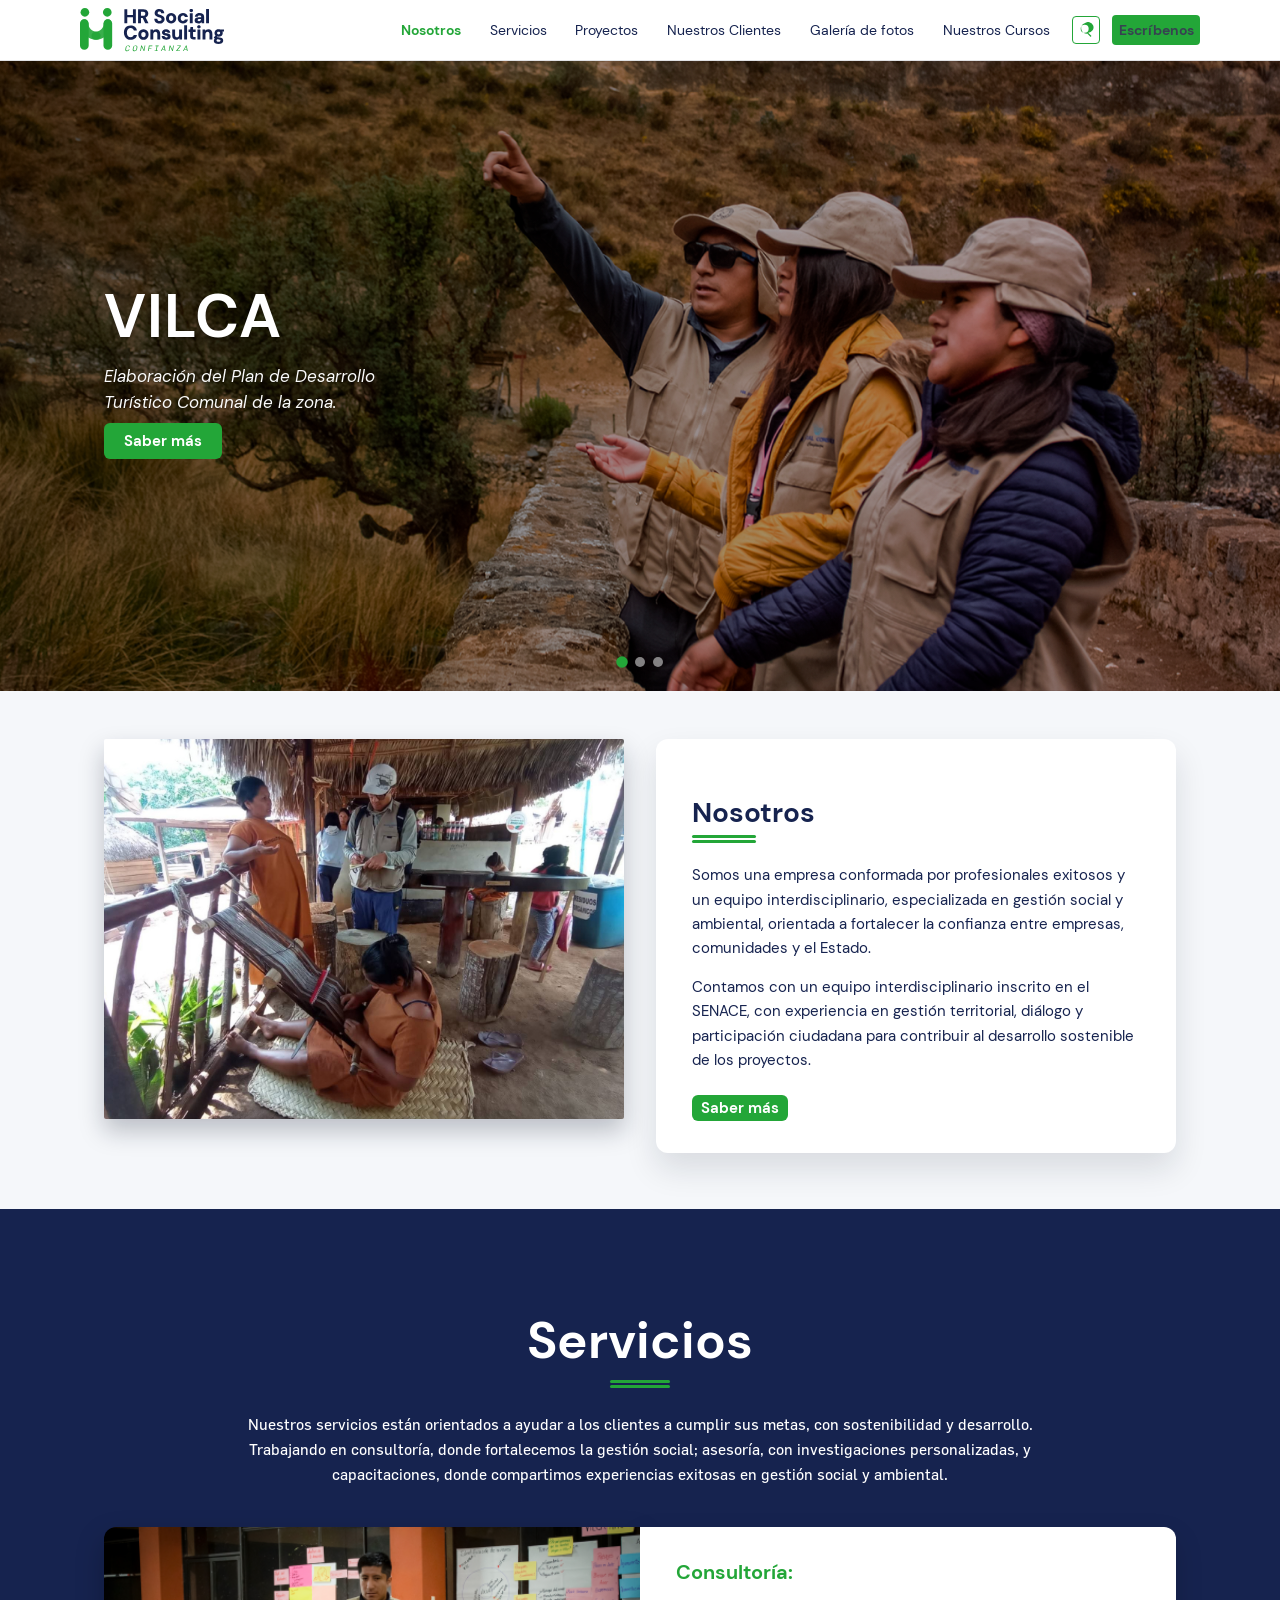
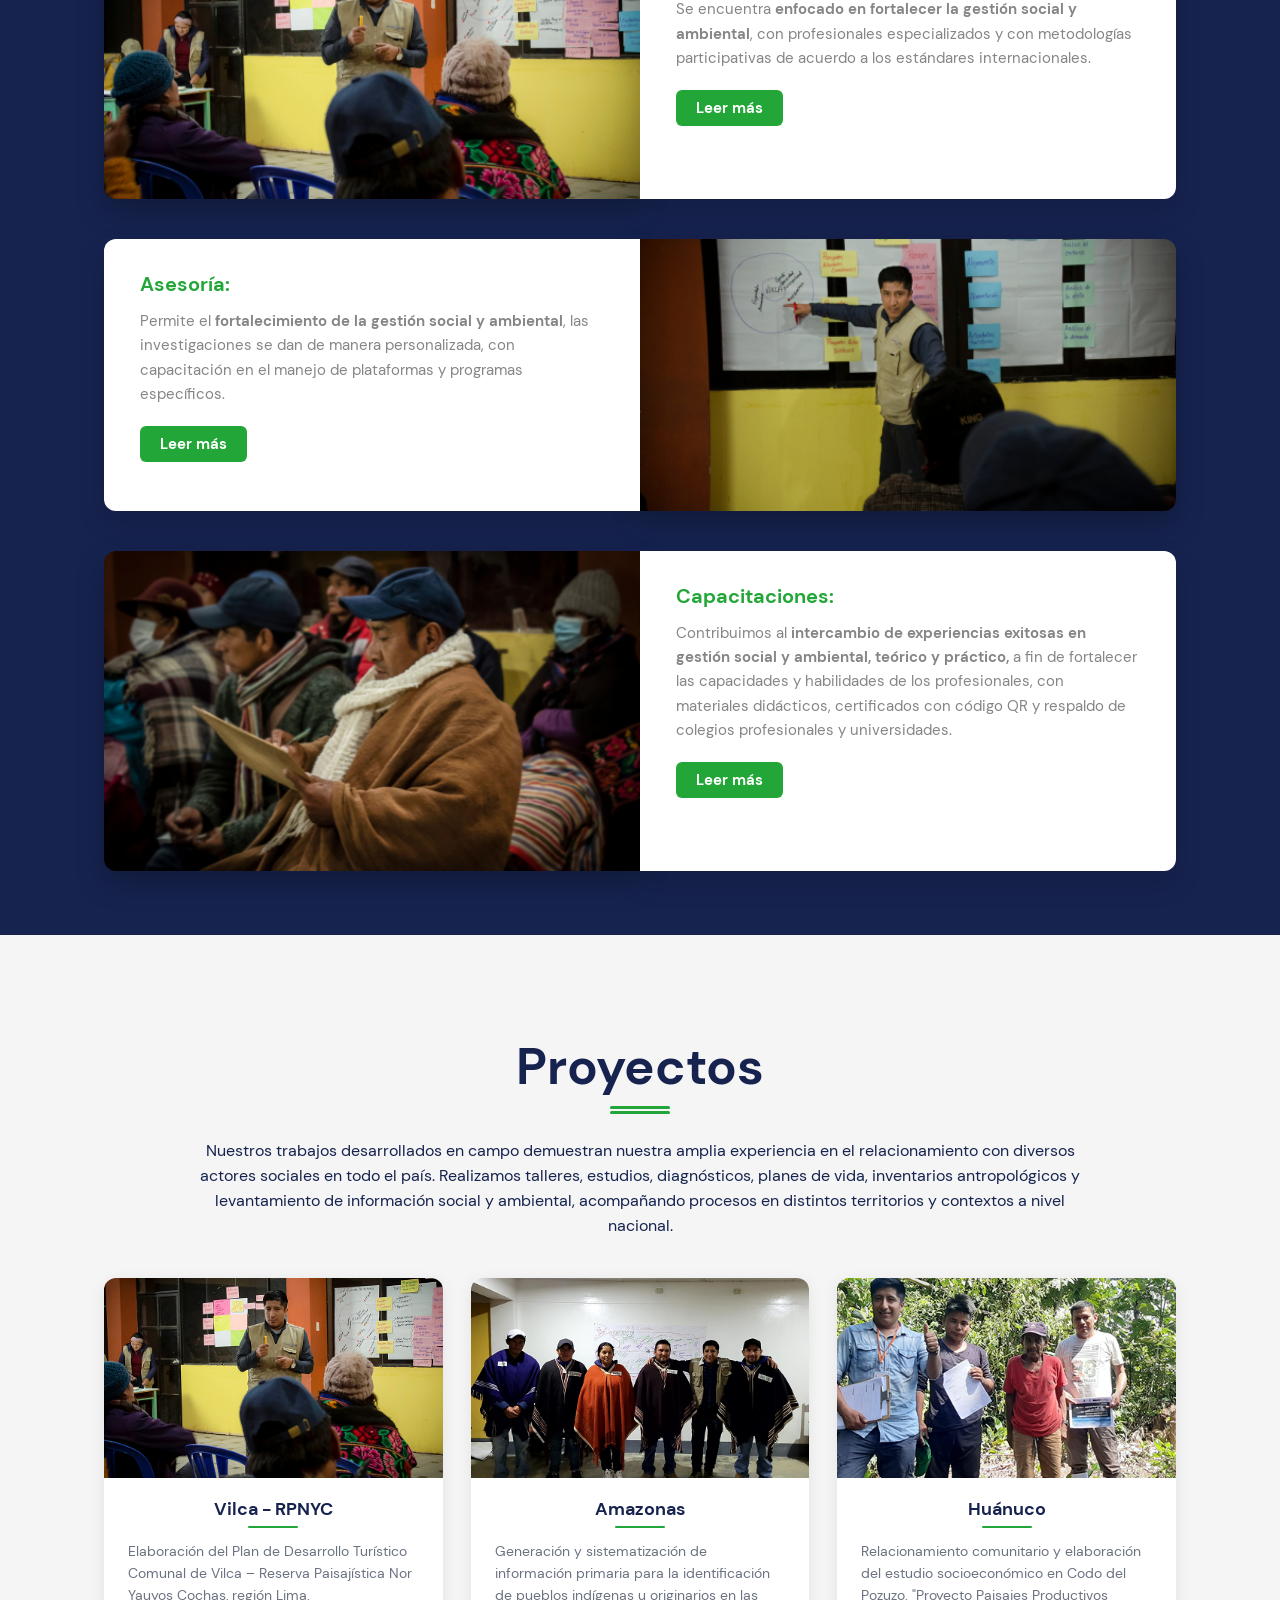
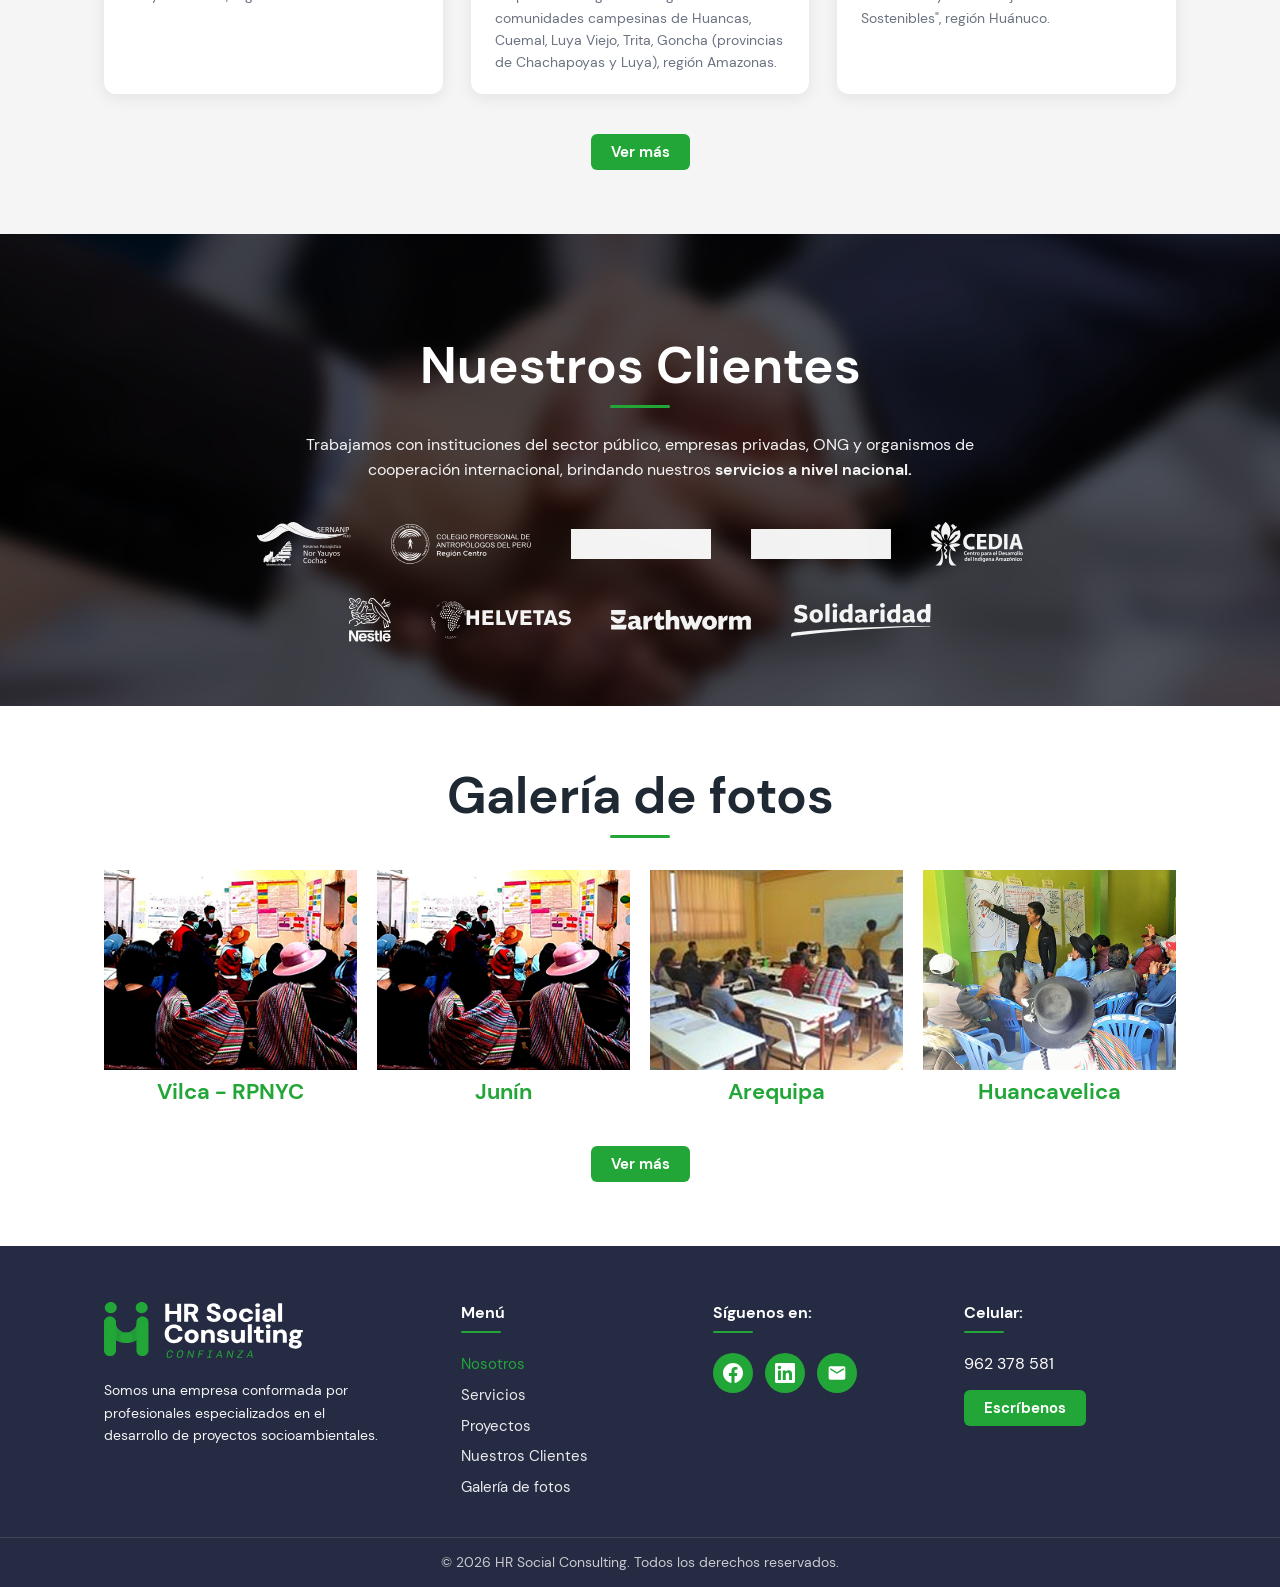
==== commit 6c8a2af9: "fixed: colores fuentes index" ====
--- a/index.html
+++ b/index.html
@@ -53,7 +53,10 @@
           </div>
           <article class="nosotros-card">
             <h2>Nosotros</h2>
-            <div class="nosotros-card__divider"></div>
+            <div class="nosotros-card__divider" aria-hidden="true">
+              <span class="nosotros-card__divider-line"></span>
+              <span class="nosotros-card__divider-line"></span>
+            </div>
             <p>
               Somos una empresa conformada por profesionales exitosos y un equipo
               interdisciplinario, especializada en gestión social y ambiental,
@@ -75,6 +78,7 @@
         <div class="container">
           <h2 class="section-servicios__title">Servicios</h2>
           <div class="section-servicios__divider"></div>
+          <div class="section-servicios__divider"></div>
           <p class="section-servicios__intro">
             Nuestros servicios están orientados a ayudar a los clientes a cumplir sus metas, con sostenibilidad y desarrollo. Trabajando en consultoría, donde fortalecemos la gestión social; asesoría, con investigaciones personalizadas, y capacitaciones, donde compartimos experiencias exitosas en gestión social y ambiental.
           </p>
@@ -86,7 +90,7 @@
             <article class="servicio-card">
               <h3 class="servicio-card__title">Consultoría:</h3>
               <p>
-                Se encuentra enfocado en fortalecer la gestión social y ambiental, con profesionales especializados y con metodologías participativas de acuerdo a los estándares internacionales.
+                Se encuentra <strong>enfocado en fortalecer la gestión social y ambiental</strong>, con profesionales especializados y con metodologías participativas de acuerdo a los estándares internacionales.
               </p>
               <a href="#contacto" class="btn-primary btn-primary--servicio">Leer más</a>
             </article>
@@ -99,7 +103,7 @@
             <article class="servicio-card">
               <h3 class="servicio-card__title">Asesoría:</h3>
               <p>
-                Permite el fortalecimiento de la gestión social y ambiental, las investigaciones se dan de manera personalizada, con capacitación en el manejo de plataformas y programas específicos.
+                Permite el <strong>fortalecimiento de la gestión social y ambiental</strong>, las investigaciones se dan de manera personalizada, con capacitación en el manejo de plataformas y programas específicos.
               </p>
               <a href="#contacto" class="btn-primary btn-primary--servicio">Leer más</a>
             </article>
@@ -112,7 +116,7 @@
             <article class="servicio-card">
               <h3 class="servicio-card__title">Capacitaciones:</h3>
               <p>
-                Contribuimos al intercambio de experiencias exitosas en gestión social y ambiental, teórico y práctico, a fin de fortalecer las capacidades y habilidades de los profesionales, con materiales didácticos, certificados con código QR y respaldo de colegios profesionales y universidades.
+                Contribuimos al <strong>intercambio de experiencias exitosas en gestión social y ambiental, teórico y práctico,</strong> a fin de fortalecer las capacidades y habilidades de los profesionales, con materiales didácticos, certificados con código QR y respaldo de colegios profesionales y universidades.
               </p>
               <a href="#contacto" class="btn-primary btn-primary--servicio">Leer más</a>
             </article>
@@ -124,6 +128,7 @@
       <section class="section section-proyectos" id="proyectos">
         <div class="container">
           <h2 class="section-proyectos__title">Proyectos</h2>
+          <div class="section-proyectos__divider"></div>
           <div class="section-proyectos__divider"></div>
           <p class="section-proyectos__intro">
             Nuestros trabajos desarrollados en campo demuestran nuestra amplia experiencia en el relacionamiento con diversos actores sociales en todo el país. Realizamos talleres, estudios, diagnósticos, planes de vida, inventarios antropológicos y levantamiento de información social y ambiental, acompañando procesos en distintos territorios y contextos a nivel nacional.
--- a/assets/css/style.css
+++ b/assets/css/style.css
@@ -406,6 +406,7 @@
   margin: 0;
   max-width: 32rem;
   line-height: 1.5;
+  font-style: italic;
   text-shadow: 0 1px 2px rgba(0, 0, 0, 0.35);
 }
 
@@ -553,6 +554,8 @@
 }
 
 h2 {
+  font-family: var(--font-sans);
+  font-weight: 700;
   font-size: 1.75rem;
   margin-bottom: 0.75rem;
 }
@@ -762,7 +765,7 @@
   height: 100%;
   max-height: 380px;
   object-fit: cover;
-  border-radius: 0.75rem;
+  border-radius: 2px;
   box-shadow: 0 12px 24px rgba(15, 23, 42, 0.25);
 }
 
@@ -771,6 +774,8 @@
   border-radius: 0.75rem;
   padding: 2rem 2.25rem;
   box-shadow: 0 16px 32px rgba(15, 23, 42, 0.12);
+  color: #16234f;
+  font-family: var(--font-sans);
   display: flex;
   flex-direction: column;
   justify-content: center;
@@ -780,19 +785,32 @@
   margin-bottom: 0.25rem;
 }
 
+.nosotros-card .btn-primary {
+  align-self: flex-start;
+  padding: 0.2rem 0.55rem;
+  color: #ffffff;
+}
+
 .nosotros-card__divider {
+  display: flex;
+  flex-direction: column;
+  gap: 2px;
+  align-items: flex-start;
+  margin-bottom: 1.25rem;
+}
+
+.nosotros-card__divider-line {
   width: 64px;
   height: 3px;
   border-radius: 999px;
   background: var(--color-accent);
-  margin-bottom: 1.25rem;
 }
 
 .nosotros-card p {
   margin: 0 0 0.9rem;
   font-size: 0.95rem;
   line-height: 1.6;
-  color: #4b5563;
+  color: #16234f;
 }
 
 .nosotros-card p:last-of-type {
@@ -819,12 +837,17 @@
   height: 3px;
   border-radius: 999px;
   background: var(--color-accent);
-  margin: 0 auto 1.5rem;
+  margin: 0 auto;
+}
+
+.section-servicios__divider + .section-servicios__divider {
+  margin-top: 2px;
+  margin-bottom: 1.5rem;
 }
 
 .section-servicios__intro {
   text-align: center;
-  color: rgba(255, 255, 255, 0.95);
+  font-family: var(--font-display);
   max-width: 52rem;
   margin: 0 auto 2.5rem;
   font-size: 0.98rem;
@@ -834,8 +857,8 @@
 .servicio-block {
   display: grid;
   grid-template-columns: minmax(0, 1fr) minmax(0, 1fr);
-  gap: 2rem;
-  align-items: center;
+  gap: 0;
+  align-items: stretch;
   margin-bottom: 2.5rem;
 }
 
@@ -853,7 +876,7 @@
 
 .servicio-block__image {
   overflow: hidden;
-  border-radius: 0.75rem;
+  border-radius: 0.75rem 0 0 0.75rem;
   box-shadow: 0 12px 28px rgba(0, 0, 0, 0.25);
 }
 
@@ -868,9 +891,17 @@
 
 .servicio-card {
   background: #fff;
-  border-radius: 0.75rem;
+  border-radius: 0 0.75rem 0.75rem 0;
   padding: 2rem 2.25rem;
   box-shadow: 0 12px 28px rgba(0, 0, 0, 0.15);
+}
+
+.servicio-block--reverse .servicio-block__image {
+  border-radius: 0 0.75rem 0.75rem 0;
+}
+
+.servicio-block--reverse .servicio-card {
+  border-radius: 0.75rem 0 0 0.75rem;
 }
 
 .servicio-card__title {
@@ -885,6 +916,14 @@
   font-size: 0.95rem;
   line-height: 1.6;
   margin: 0 0 1.25rem;
+}
+
+.section-servicios p {
+  color: #858585;
+}
+
+.section-servicios p.section-servicios__intro {
+  color: #ffffff;
 }
 
 .btn-primary--servicio {
@@ -1107,7 +1146,7 @@
 
 .section-proyectos__title {
   text-align: center;
-  color: #1f2933;
+  color: #16234f;
   font-family: var(--font-sans);
   font-size: var(--font-title-section);
   font-weight: 700;
@@ -1119,12 +1158,17 @@
   height: 3px;
   border-radius: 999px;
   background: var(--color-accent);
-  margin: 0 auto 1.5rem;
+  margin: 0 auto;
+}
+
+.section-proyectos__divider + .section-proyectos__divider {
+  margin-top: 2px;
+  margin-bottom: 1.5rem;
 }
 
 .section-proyectos__intro {
   text-align: center;
-  color: #6b7280;
+  color: #16234f;
   max-width: 56rem;
   margin: 0 auto 2.5rem;
   font-size: 0.98rem;
@@ -1167,7 +1211,7 @@
   text-align: center;
   font-size: 1.1rem;
   font-weight: 700;
-  color: #1f2933;
+  color: #16234f;
   margin: 0 0 0.35rem;
 }
 
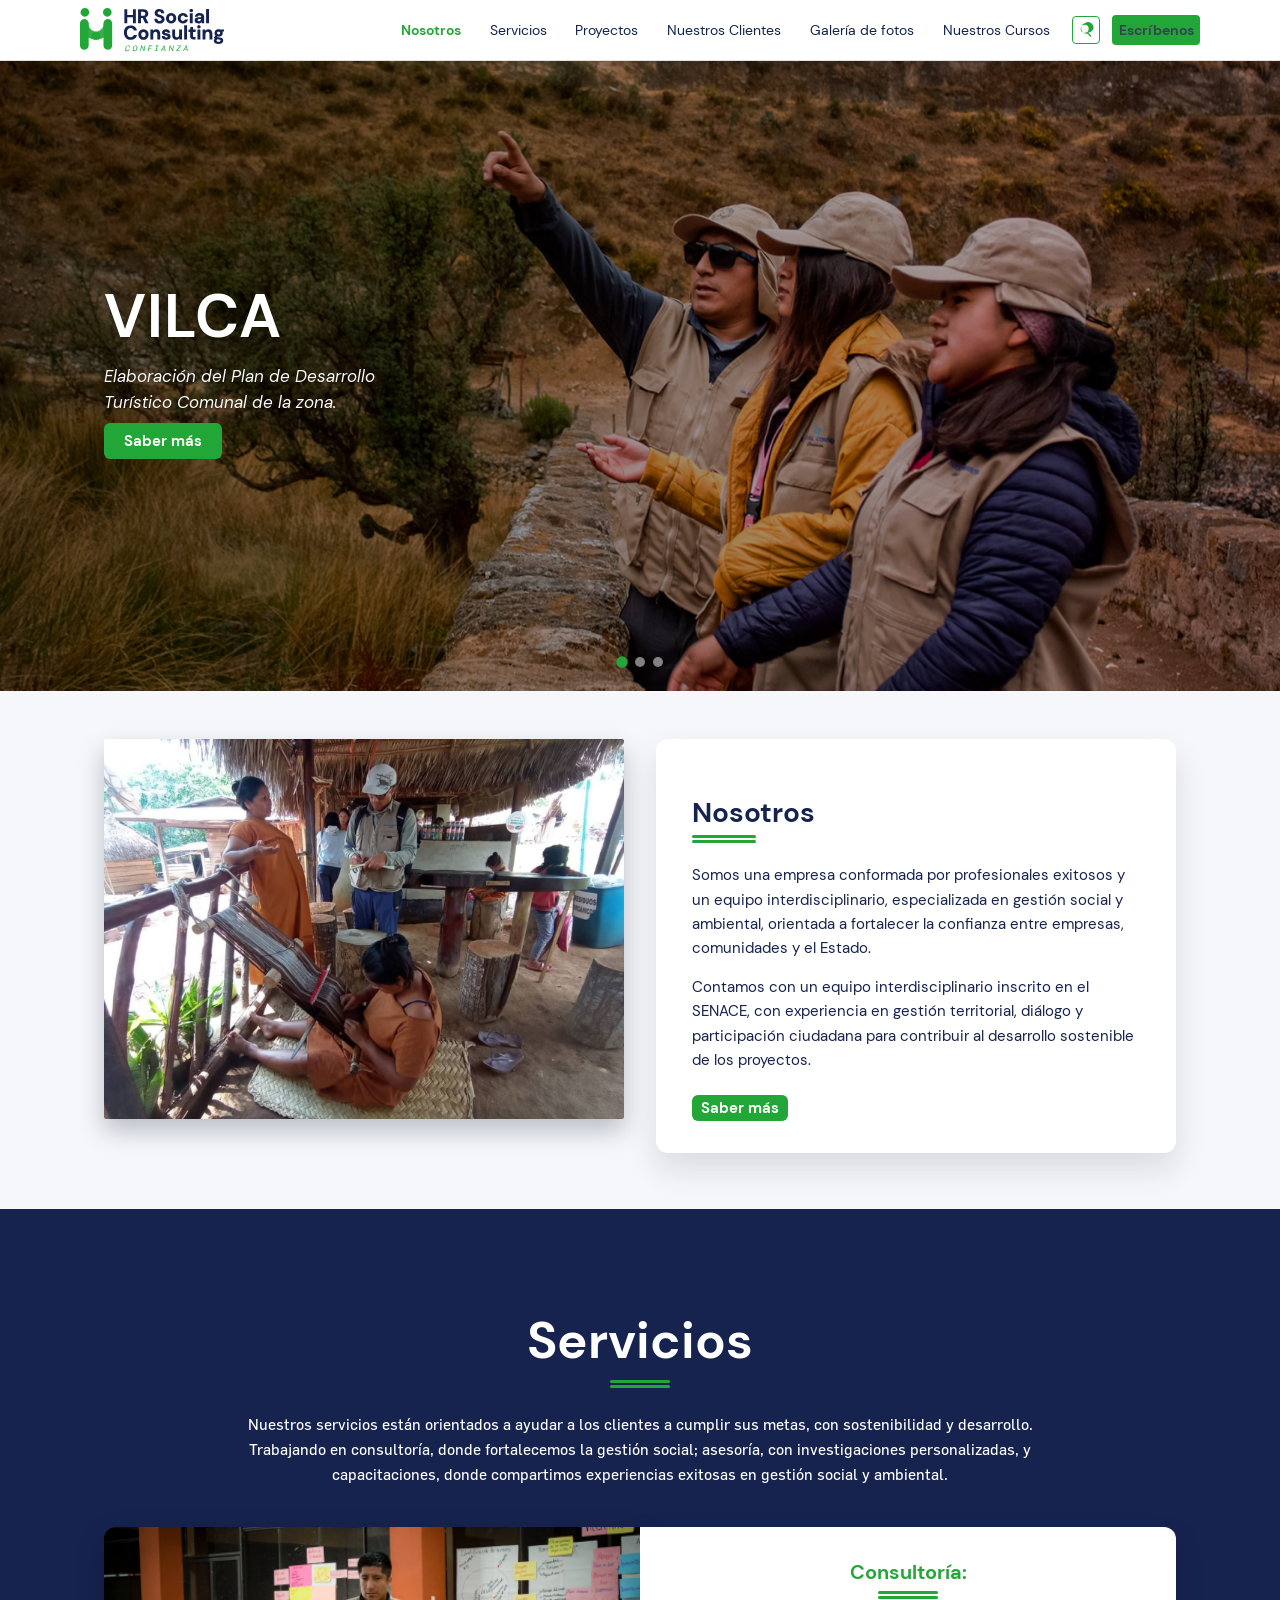
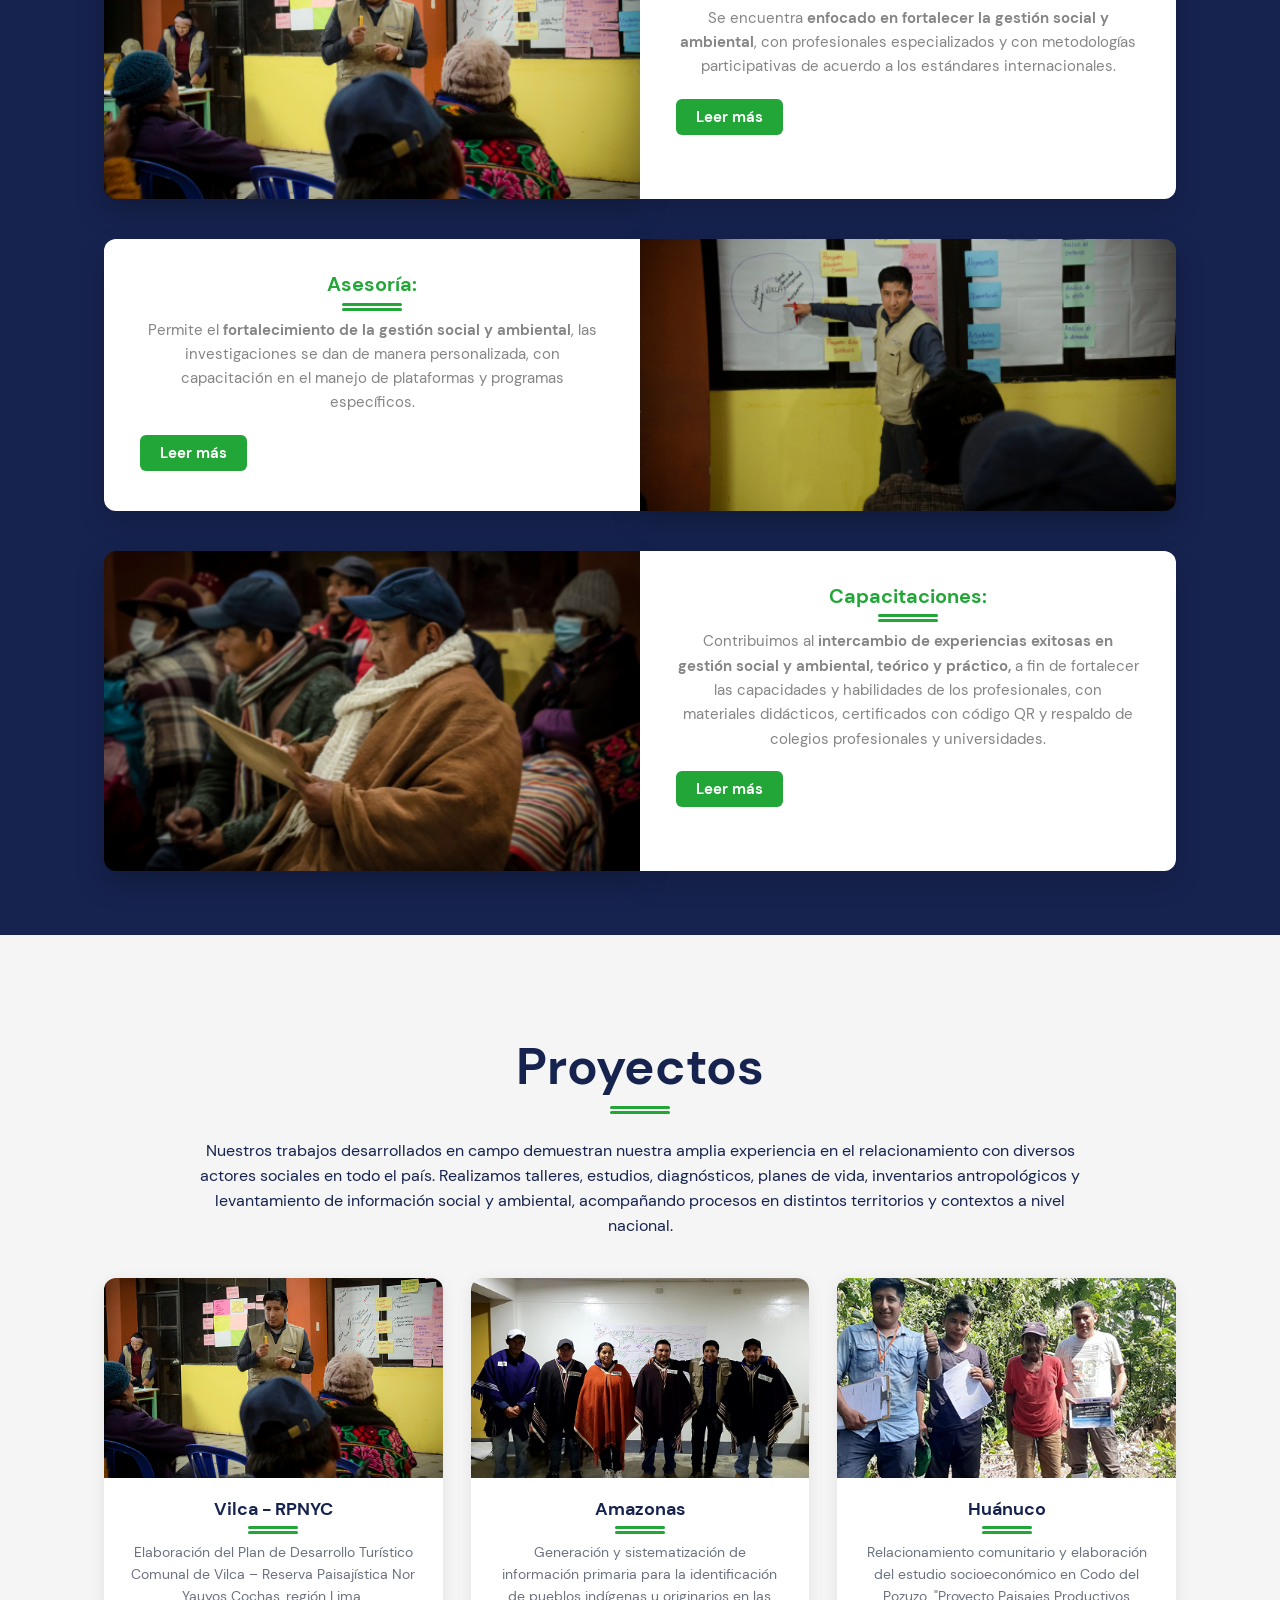
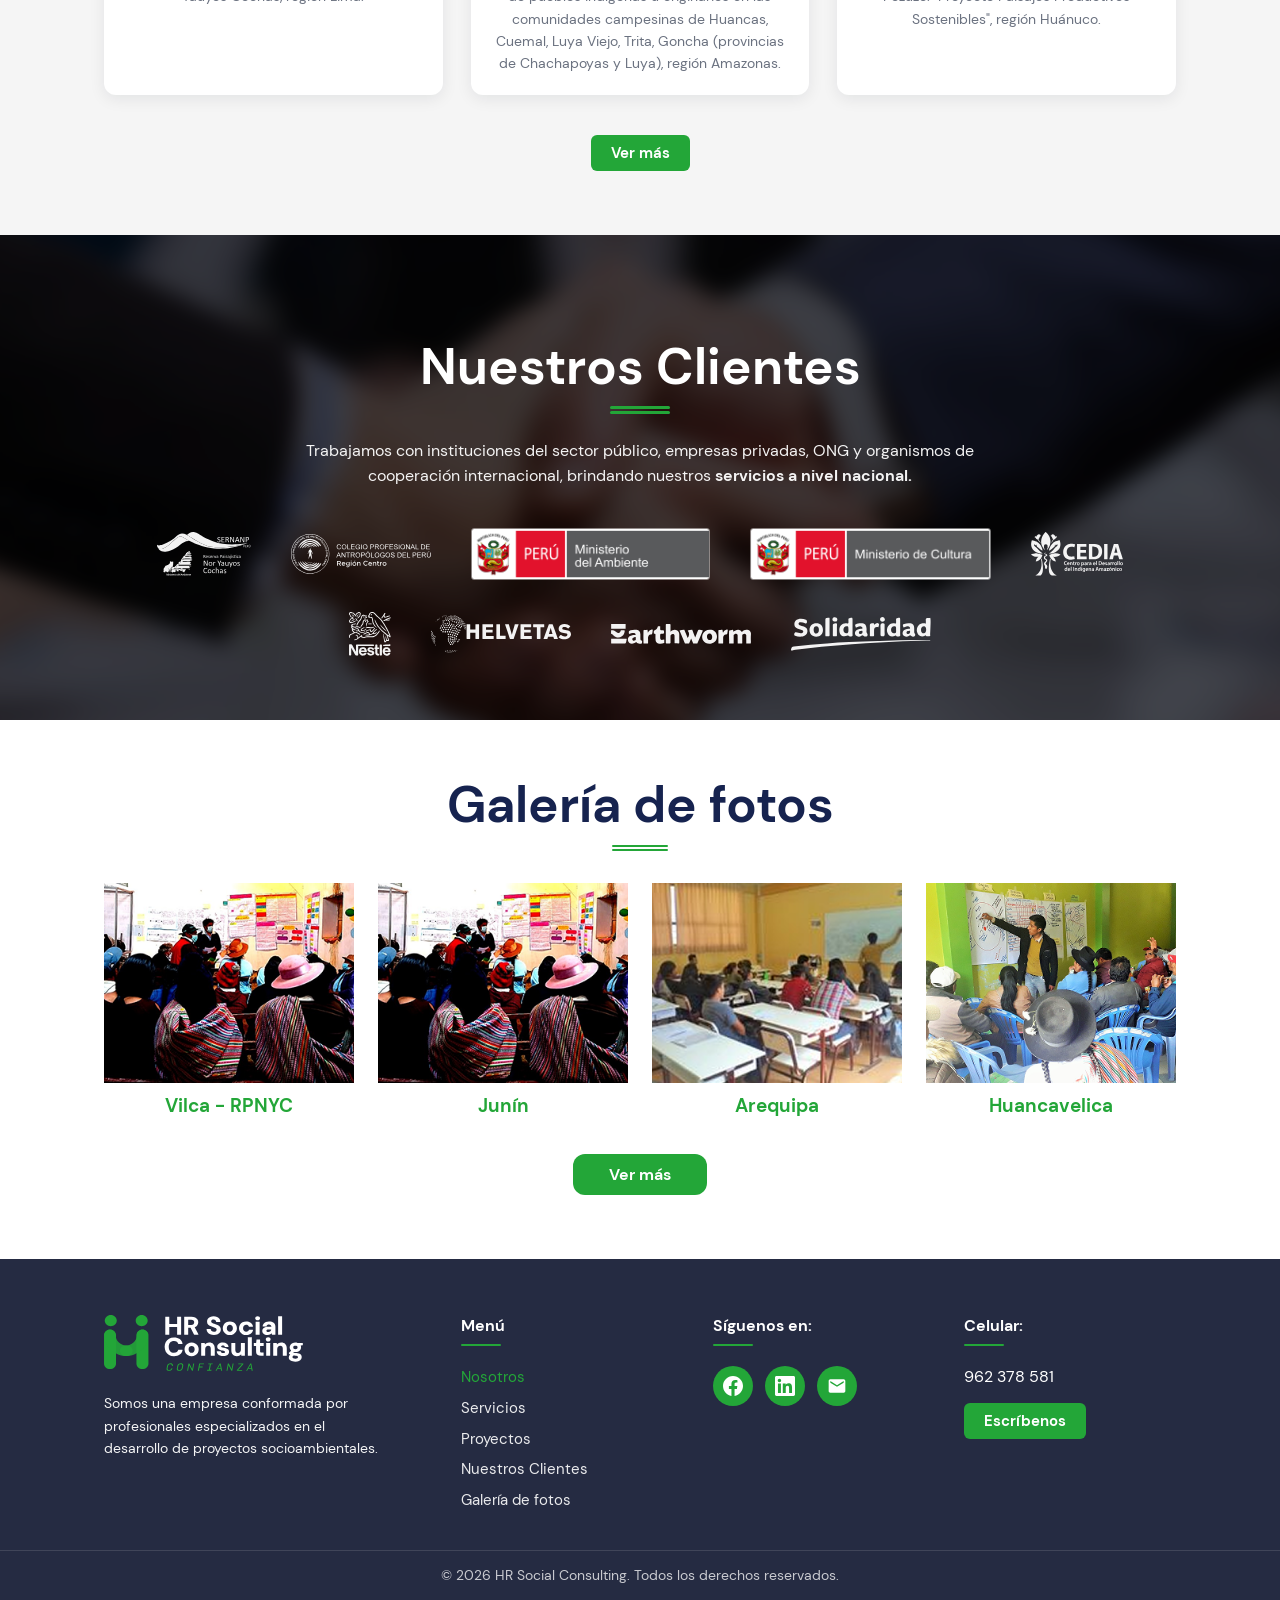
==== commit 6963370b: "todo" ====
--- a/index.html
+++ b/index.html
@@ -140,7 +140,6 @@
               </div>
               <div class="proyecto-card__body">
                 <h3 class="proyecto-card__title">Vilca - RPNYC</h3>
-                <div class="proyecto-card__line"></div>
                 <p>
                   Elaboración del Plan de Desarrollo Turístico Comunal de Vilca – Reserva Paisajística Nor Yauyos Cochas, región Lima.
                 </p>
@@ -152,7 +151,6 @@
               </div>
               <div class="proyecto-card__body">
                 <h3 class="proyecto-card__title">Amazonas</h3>
-                <div class="proyecto-card__line"></div>
                 <p>
                   Generación y sistematización de información primaria para la identificación de pueblos indígenas u originarios en las comunidades campesinas de Huancas, Cuemal, Luya Viejo, Trita, Goncha (provincias de Chachapoyas y Luya), región Amazonas.
                 </p>
@@ -164,7 +162,6 @@
               </div>
               <div class="proyecto-card__body">
                 <h3 class="proyecto-card__title">Huánuco</h3>
-                <div class="proyecto-card__line"></div>
                 <p>
                   Relacionamiento comunitario y elaboración del estudio socioeconómico en Codo del Pozuzo. "Proyecto Paisajes Productivos Sostenibles", región Huánuco.
                 </p>
@@ -183,6 +180,7 @@
         <div class="section-clientes__overlay"></div>
         <div class="container section-clientes__inner">
           <h2 class="section-clientes__title">Nuestros Clientes</h2>
+          <div class="section-clientes__divider"></div>
           <div class="section-clientes__divider"></div>
           <p class="section-clientes__intro">
             Trabajamos con instituciones del sector público, empresas privadas, ONG y organismos de cooperación internacional, brindando nuestros <strong>servicios a nivel nacional.</strong>
@@ -191,8 +189,8 @@
             <div class="clientes-logos__row">
               <img src="assets/img/home/clientes/Sernanp.svg" alt="SERNANP" />
               <img src="assets/img/home/clientes/colegio.svg" alt="Colegio Profesional de Antropólogos del Perú" />
-              <img src="assets/img/home/clientes/ambiente.svg" alt="Ministerio del Ambiente" />
-              <img src="assets/img/home/clientes/ministerio.svg" alt="Ministerio de Cultura" />
+              <img class="clientes-logos__img--color" src="assets/img/home/clientes/ambiente.svg" alt="Ministerio del Ambiente" />
+              <img class="clientes-logos__img--color" src="assets/img/home/clientes/ministerio.svg" alt="Ministerio de Cultura" />
               <img src="assets/img/home/clientes/cedia.svg" alt="CEDIA" />
             </div>
             <div class="clientes-logos__row">
@@ -208,8 +206,11 @@
       <!-- GALERÍA DE FOTOS -->
       <section class="section section-galeria" id="galeria">
         <div class="container">
-          <h2 class="section-galeria__title">Galería de fotos</h2>
-          <div class="section-galeria__divider"></div>
+          <header class="section-galeria__header">
+            <h2 class="section-galeria__title">Galería de fotos</h2>
+            <div class="section-galeria__divider" aria-hidden="true"></div>
+            <div class="section-galeria__divider" aria-hidden="true"></div>
+          </header>
           <div class="galeria-fotos">
             <figure class="galeria-fotos__item">
               <img src="assets/img/home/galeria/vilca.png" alt="Vilca - RPNYC" />
@@ -229,7 +230,7 @@
             </figure>
           </div>
           <div class="section-galeria__cta">
-            <a href="#" class="btn-primary">Ver más</a>
+            <a href="#" class="btn-primary btn-primary--galeria">Ver más</a>
           </div>
         </div>
       </section>
--- a/assets/css/style.css
+++ b/assets/css/style.css
@@ -909,6 +909,20 @@
   font-size: 1.25rem;
   margin: 0 0 0.75rem;
   font-weight: 700;
+  display: flex;
+  flex-direction: column;
+  align-items: center;
+  text-align: center;
+}
+
+.servicio-card__title::after {
+  content: "";
+  width: 60px;
+  height: 3px;
+  margin-top: 0.35rem;
+  border-radius: 999px;
+  background: var(--color-accent);
+  box-shadow: 0 5px 0 0 var(--color-accent);
 }
 
 .servicio-card p {
@@ -916,6 +930,7 @@
   font-size: 0.95rem;
   line-height: 1.6;
   margin: 0 0 1.25rem;
+  text-align: center;
 }
 
 .section-servicios p {
@@ -1212,15 +1227,20 @@
   font-size: 1.1rem;
   font-weight: 700;
   color: #16234f;
-  margin: 0 0 0.35rem;
-}
-
-.proyecto-card__line {
+  margin: 0 0 0.75rem;
+  display: flex;
+  flex-direction: column;
+  align-items: center;
+}
+
+.proyecto-card__title::after {
+  content: "";
   width: 50px;
-  height: 2px;
+  height: 3px;
+  margin-top: 0.35rem;
   border-radius: 999px;
   background: var(--color-accent);
-  margin: 0 auto 0.75rem;
+  box-shadow: 0 5px 0 0 var(--color-accent);
 }
 
 .proyecto-card p {
@@ -1228,6 +1248,7 @@
   font-size: 0.9rem;
   line-height: 1.55;
   color: #6b7280;
+  text-align: center;
 }
 
 .section-proyectos__cta {
@@ -1303,13 +1324,14 @@
   background-size: cover;
   background-position: center;
   background-repeat: no-repeat;
-}
-
+  filter: blur(4px);
+  transform: scale(1.06);
+}
 
 .section-clientes__overlay {
   position: absolute;
   inset: 0;
-  background: rgba(0, 0, 0, 0.5);
+  background: rgba(0, 0, 0, 0.58);
   pointer-events: none;
 }
 
@@ -1332,7 +1354,12 @@
   height: 3px;
   border-radius: 999px;
   background: var(--color-accent);
-  margin: 0 auto 1.5rem;
+  margin: 0 auto;
+}
+
+.section-clientes__divider + .section-clientes__divider {
+  margin-top: 2px;
+  margin-bottom: 1.5rem;
 }
 
 .section-clientes__intro {
@@ -1374,14 +1401,29 @@
   transition: opacity 0.2s ease;
 }
 
+/* Logos a color (raster en SVG): sin invertir — Ministerio Cultura / Ambiente */
+.clientes-logos__row img.clientes-logos__img--color {
+  filter: none;
+  opacity: 1;
+  height: auto;
+  max-height: 52px;
+  max-width: 248px;
+  min-width: 0;
+  flex-shrink: 0;
+  border: 1px solid rgba(255, 255, 255, 0.45);
+  border-radius: 3px;
+  box-sizing: border-box;
+}
+
 .clientes-logos__row img:hover {
   opacity: 1;
 }
+
 
 /* Galería de fotos (debajo de clientes) */
 .section-galeria {
   padding: 3.5rem 0 4rem;
-  background: #fff;
+  background: #ffffff;
 }
 
 .section-galeria--page {
@@ -1389,28 +1431,42 @@
   padding: 2rem 0 1.75rem;
 }
 
+.section-galeria__header {
+  display: flex;
+  flex-direction: column;
+  align-items: center;
+  margin-bottom: 2rem;
+}
+
 .section-galeria__title {
   text-align: center;
-  color: #1f2933;
+  color: var(--color-primary);
   font-family: var(--font-sans);
   font-size: var(--font-title-section);
   font-weight: 700;
-  margin: 0 0 0.35rem;
-}
-
+  margin: 0 0 0.65rem;
+  line-height: 1.15;
+}
+
+/* Dos líneas verdes finas paralelas bajo el título (mismo criterio que Proyectos) */
 .section-galeria__divider {
-  width: 60px;
-  height: 3px;
+  width: 56px;
+  height: 2px;
   border-radius: 999px;
   background: var(--color-accent);
-  margin: 0 auto 2rem;
+  margin: 0;
+  flex-shrink: 0;
+}
+
+.section-galeria__divider + .section-galeria__divider {
+  margin-top: 2px;
 }
 
 .galeria-fotos {
   display: grid;
-  grid-template-columns: repeat(4, 1fr);
-  gap: 1.25rem;
-  margin-bottom: 2.5rem;
+  grid-template-columns: repeat(4, minmax(0, 1fr));
+  gap: 1.5rem;
+  margin-bottom: 2.25rem;
 }
 
 .galeria-fotos__item {
@@ -1425,20 +1481,37 @@
   padding: 0.55rem 0.55rem 0.35rem;
 }
 
-.galeria-fotos__item img {
+.galeria-fotos__thumb {
+  width: 100%;
+  aspect-ratio: 4 / 3;
+  overflow: hidden;
+  background: #e8eaef;
+}
+
+.galeria-fotos__thumb img {
+  width: 100%;
+  height: 100%;
+  object-fit: cover;
+  object-position: center;
+  display: block;
+}
+
+/* Página galería.html: figuras sin contenedor .galeria-fotos__thumb */
+.galeria-fotos__item > img {
   width: 100%;
   height: 200px;
   object-fit: cover;
-  border-radius: 0;
   display: block;
 }
 
 .galeria-fotos__caption {
-  margin-top: 0.55rem;
-  text-align: center;
-  font-size: clamp(1rem, 2.3vw, 1.35rem);
-  font-weight: 600;
+  margin-top: 0.65rem;
+  text-align: center;
+  font-family: var(--font-sans);
+  font-size: clamp(0.95rem, 1.8vw, 1.2rem);
+  font-weight: 700;
   color: var(--color-accent);
+  line-height: 1.25;
 }
 
 .galeria-fotos--page .galeria-fotos__caption {
@@ -1452,6 +1525,13 @@
 
 .section-galeria__cta .btn-primary {
   text-decoration: none;
+}
+
+.btn-primary--galeria {
+  padding: 0.65rem 2.25rem;
+  border-radius: 12px;
+  font-weight: 700;
+  font-size: 1rem;
 }
 
 @media (max-width: 900px) {
@@ -1757,6 +1837,11 @@
     max-width: 120px;
   }
 
+  .clientes-logos__row img.clientes-logos__img--color {
+    max-height: 46px;
+    max-width: 200px;
+  }
+
   .consultoria-card__top {
     grid-template-columns: minmax(0, 1fr);
     gap: 1rem;
@@ -1928,6 +2013,11 @@
     max-width: 100px;
   }
 
+  .clientes-logos__row img.clientes-logos__img--color {
+    max-height: 42px;
+    max-width: min(100%, 180px);
+  }
+
   .section-consultoria-detalle {
     padding: 1.75rem 0 2rem;
   }
@@ -2071,6 +2161,11 @@
     max-width: 90px;
   }
 
+  .clientes-logos__row img.clientes-logos__img--color {
+    max-height: 38px;
+    max-width: min(100%, 160px);
+  }
+
   .proyectos-cards-grid {
     grid-template-columns: 1fr;
   }
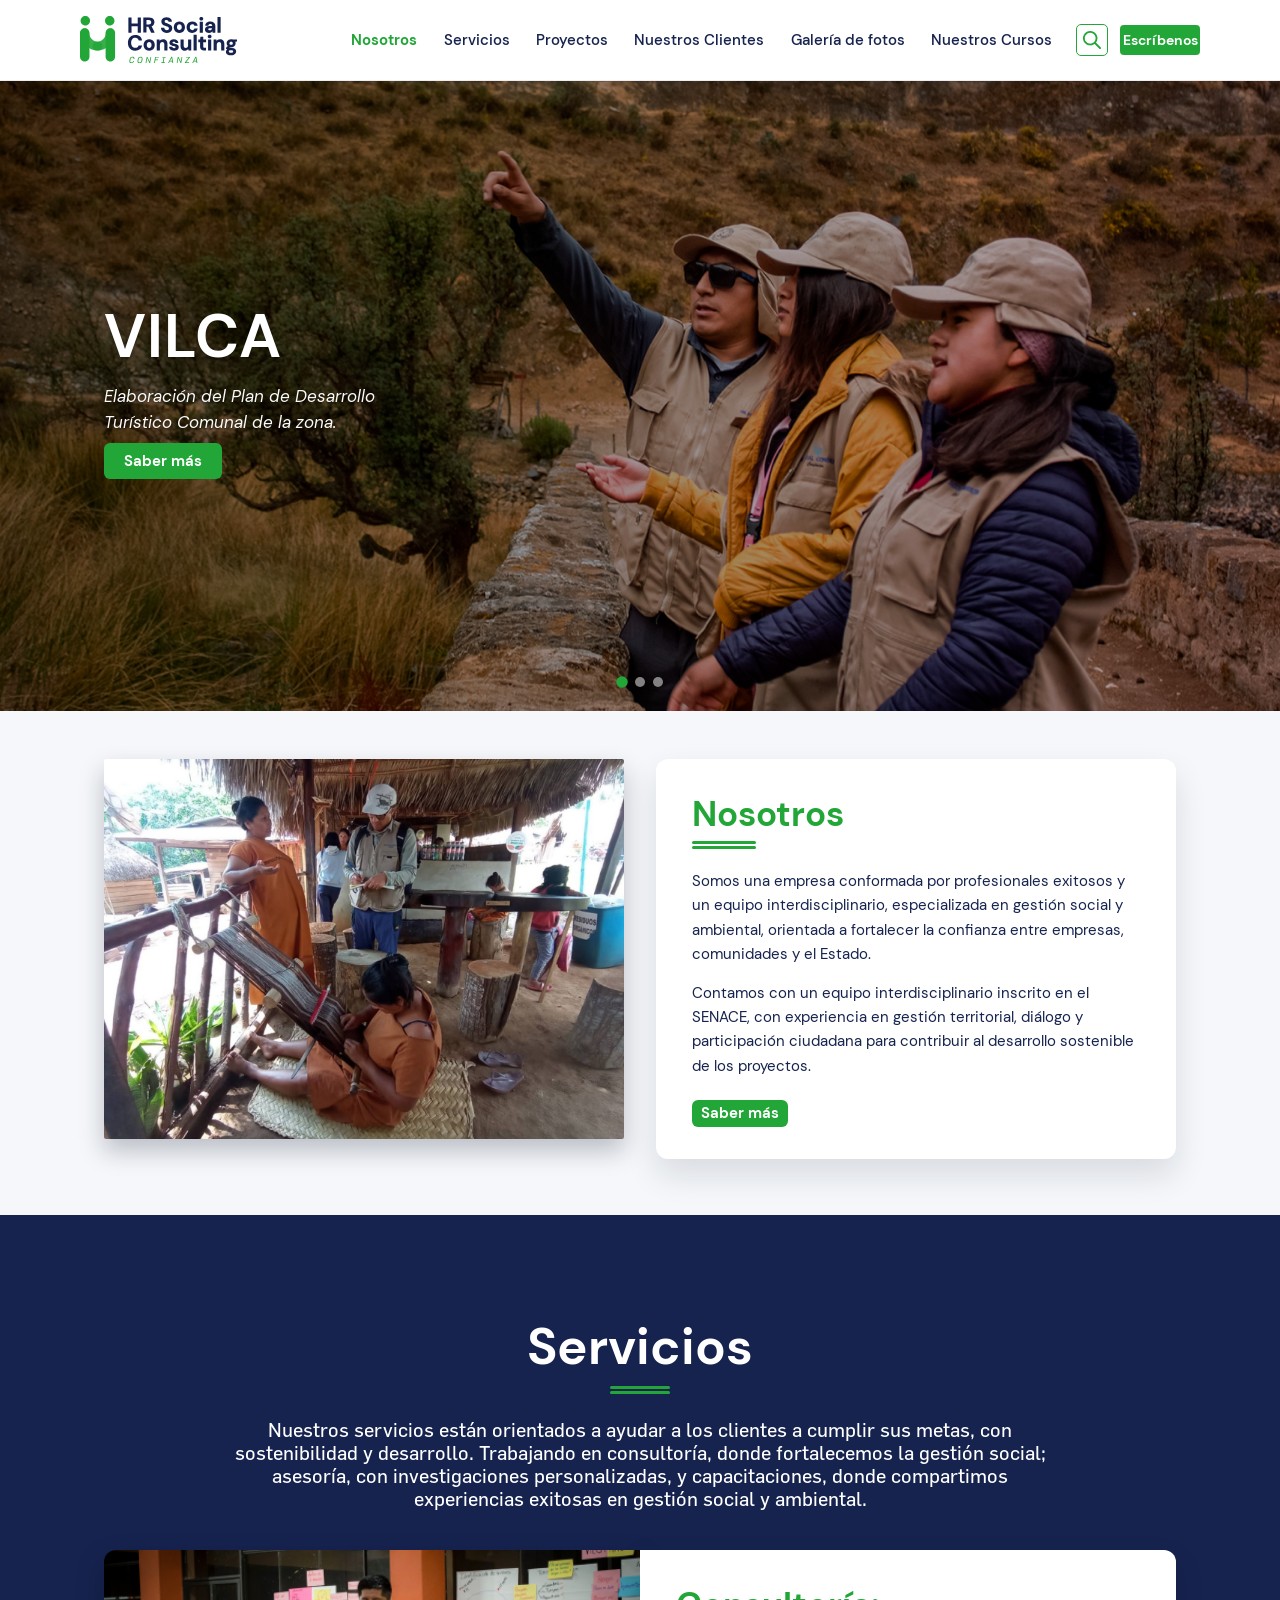
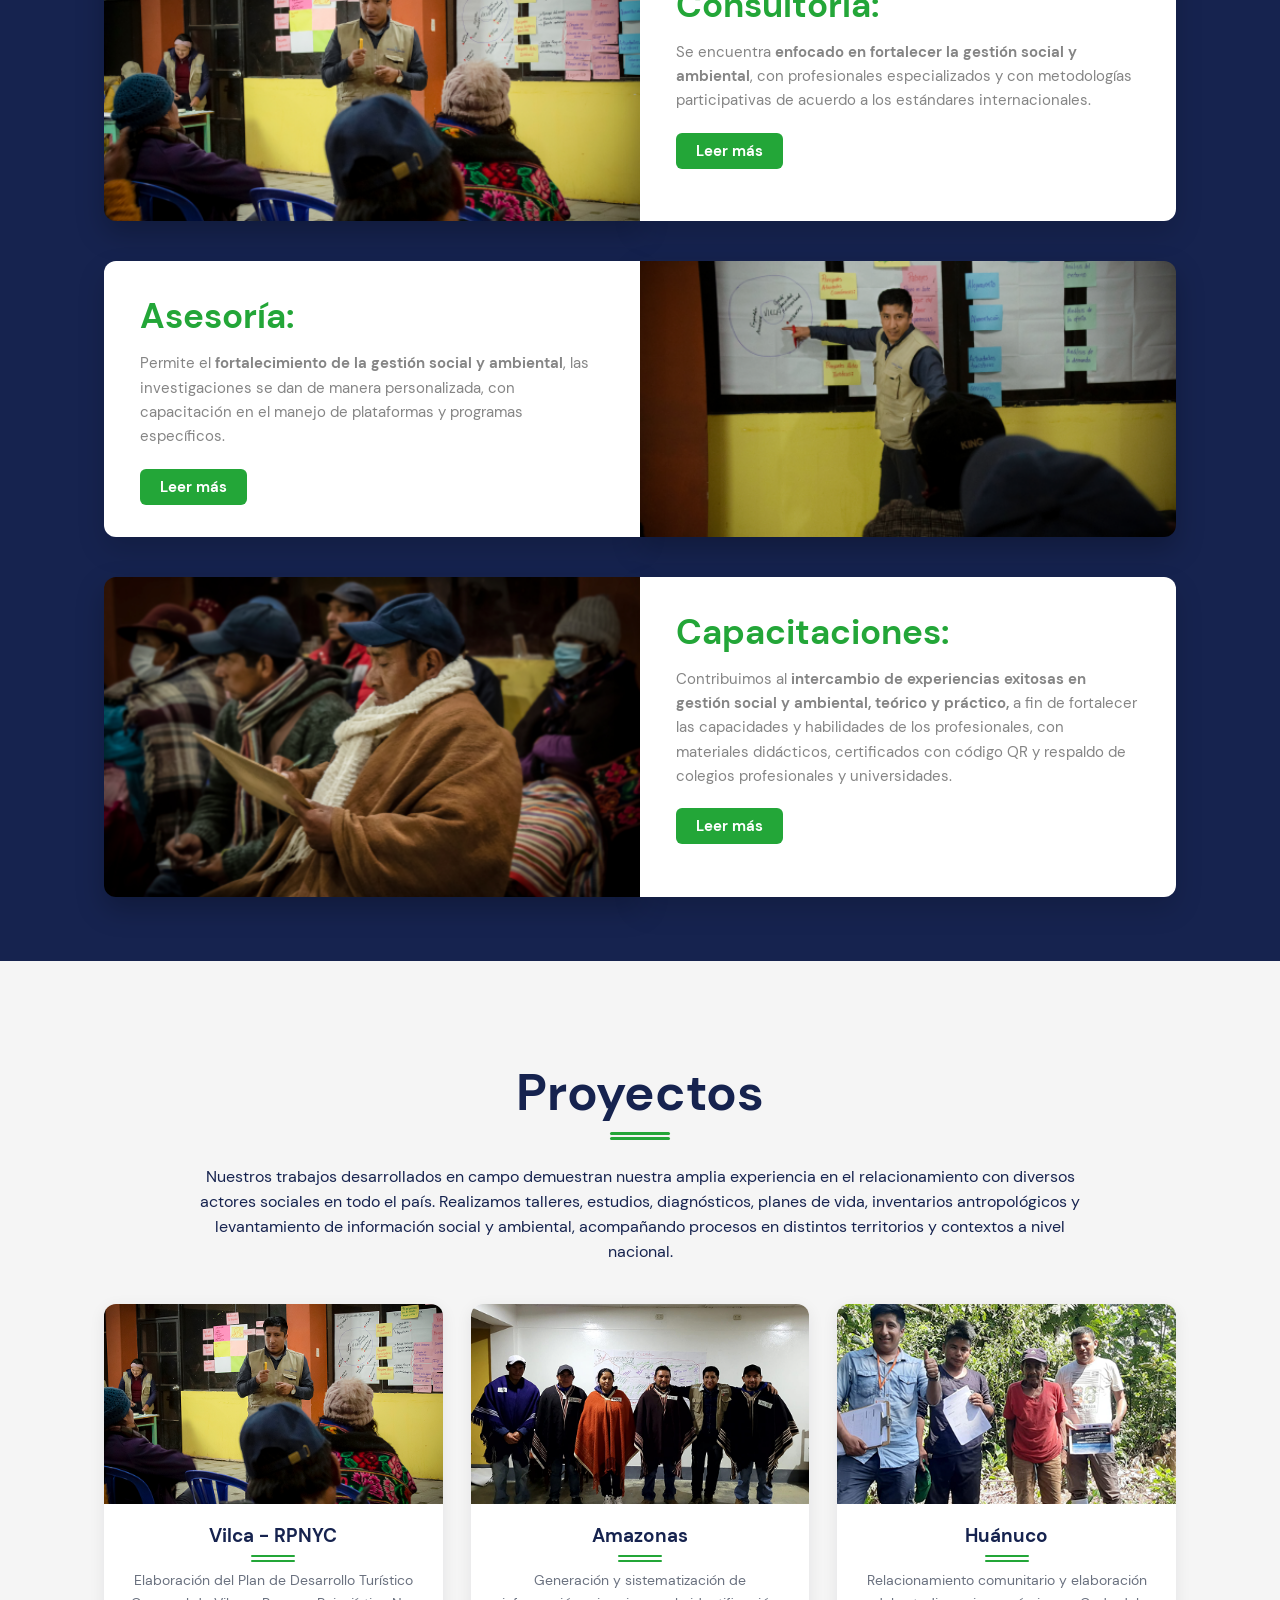
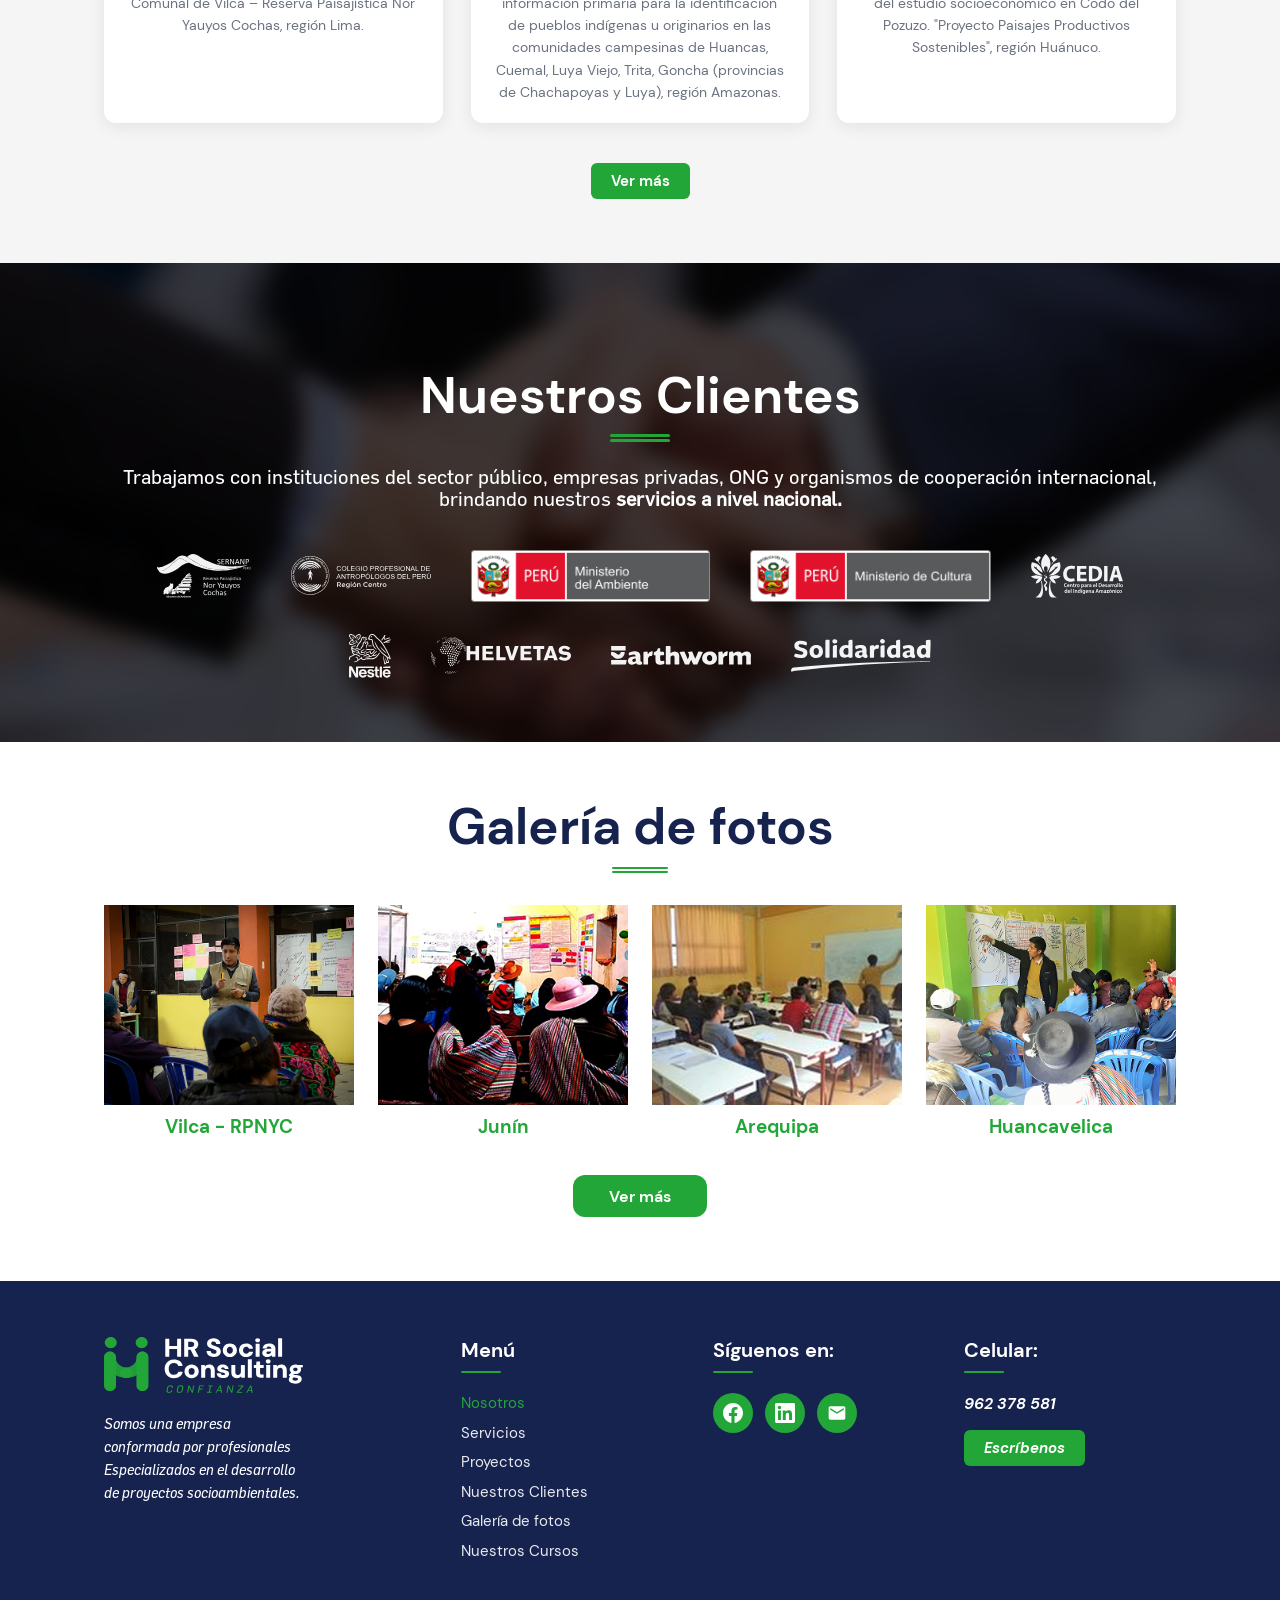
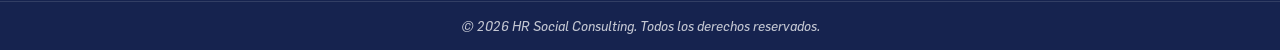
==== commit b3bdfef9: "shit" ====
--- a/index.html
+++ b/index.html
@@ -68,7 +68,7 @@
               en gestión territorial, diálogo y participación ciudadana para contribuir al
               desarrollo sostenible de los proyectos.
             </p>
-            <a href="#servicios" class="btn-primary">Saber más</a>
+            <a href="servicios.html" class="btn-primary">Saber más</a>
           </article>
         </div>
       </section>
@@ -92,7 +92,7 @@
               <p>
                 Se encuentra <strong>enfocado en fortalecer la gestión social y ambiental</strong>, con profesionales especializados y con metodologías participativas de acuerdo a los estándares internacionales.
               </p>
-              <a href="#contacto" class="btn-primary btn-primary--servicio">Leer más</a>
+              <a href="servicios.html" class="btn-primary btn-primary--servicio">Leer más</a>
             </article>
           </div>
 
@@ -105,7 +105,7 @@
               <p>
                 Permite el <strong>fortalecimiento de la gestión social y ambiental</strong>, las investigaciones se dan de manera personalizada, con capacitación en el manejo de plataformas y programas específicos.
               </p>
-              <a href="#contacto" class="btn-primary btn-primary--servicio">Leer más</a>
+              <a href="servicios.html" class="btn-primary btn-primary--servicio">Leer más</a>
             </article>
           </div>
 
@@ -118,7 +118,7 @@
               <p>
                 Contribuimos al <strong>intercambio de experiencias exitosas en gestión social y ambiental, teórico y práctico,</strong> a fin de fortalecer las capacidades y habilidades de los profesionales, con materiales didácticos, certificados con código QR y respaldo de colegios profesionales y universidades.
               </p>
-              <a href="#contacto" class="btn-primary btn-primary--servicio">Leer más</a>
+              <a href="servicios.html" class="btn-primary btn-primary--servicio">Leer más</a>
             </article>
           </div>
         </div>
@@ -169,7 +169,7 @@
             </article>
           </div>
           <div class="section-proyectos__cta">
-            <a href="#galeria" class="btn-primary">Ver más</a>
+            <a href="proyecto.html" class="btn-primary">Ver más</a>
           </div>
         </div>
       </section>
@@ -230,7 +230,7 @@
             </figure>
           </div>
           <div class="section-galeria__cta">
-            <a href="#" class="btn-primary btn-primary--galeria">Ver más</a>
+            <a href="galeria.html" class="btn-primary btn-primary--galeria">Ver más</a>
           </div>
         </div>
       </section>
--- a/assets/css/style.css
+++ b/assets/css/style.css
@@ -74,12 +74,32 @@
 :root {
   --color-primary: #16234F;
   --color-accent: #23A638;
+  --color-text-plomo: #858585;
   --font-sans: "DM Sans", system-ui, -apple-system, BlinkMacSystemFont, "Segoe UI", sans-serif;
   --font-display: "Flama", "DM Sans", system-ui, sans-serif;
   /* Títulos: DM Sans Bold, máx. 60px */
   --font-title-max: 3.75rem;
   --font-title-hero: clamp(1.75rem, 5vw, var(--font-title-max));
   --font-title-section: clamp(1.75rem, 4vw, var(--font-title-max));
+  /* Títulos en artículos/tarjetas — Figma: DM Sans Bold, 35px máx., #23A638, izquierda */
+  --font-article-heading: clamp(1.25rem, 3vw, 2.1875rem);
+}
+
+/* DM Sans Bold (DMSans-Bold.ttf) + color/alineación según Figma */
+.nosotros-card > h2,
+.servicio-card__title,
+.consultoria-card__title,
+.asesoria-card__title,
+.capacitaciones-card__title,
+.curso-card__title,
+.proyecto-item__title {
+  font-family: var(--font-sans);
+  font-weight: 700;
+  font-size: var(--font-article-heading);
+  line-height: normal;
+  letter-spacing: 0;
+  text-align: left;
+  color: var(--color-accent);
 }
 
 /* Estilos base y layout general */
@@ -126,7 +146,8 @@
   top: 0;
   z-index: 100;
   background: #ffffff;
-  border-bottom: 1px solid rgba(15, 23, 42, 0.12);
+  border-bottom: 1px solid rgba(22, 35, 79, 0.08);
+  box-shadow: 0 1px 0 rgba(22, 35, 79, 0.04);
 }
 
 .site-header--dark {
@@ -138,7 +159,8 @@
   display: flex;
   align-items: center;
   justify-content: space-between;
-  padding: 0.5rem 0;
+  min-height: 5rem;
+  padding: 0.875rem 0;
   gap: 1.5rem;
 }
 
@@ -147,7 +169,7 @@
 }
 
 .logo img {
-  height: 44px;
+  height: 48px;
   width: auto;
   display: block;
 }
@@ -166,14 +188,14 @@
   display: flex;
   align-items: center;
   flex-wrap: wrap;
-  gap: 1rem;
+  gap: 0.5rem 1.35rem;
   padding: 0;
   margin: 0;
-  font-size: 0.9rem;
+  font-size: 0.9375rem;
 }
 
 .main-nav a {
-  padding: 0.35rem 0.4rem;
+  padding: 0.4rem 0.15rem;
   border-radius: 4px;
   color: #374151;
   transition: color 0.2s ease, background-color 0.2s ease;
@@ -188,21 +210,39 @@
   font-weight: 600;
 }
 
-/* Fuerza color visible del menú en header claro */
-.site-header .main-nav .main-nav__link {
-  color: #16234F !important;
-}
-
-.site-header .main-nav .main-nav__link:visited {
-  color: #16234F !important;
-}
-
-.site-header .main-nav .main-nav__link:hover {
-  color: #16234F !important;
-}
-
-.site-header .main-nav .main-nav__link--active {
-  color: var(--color-accent) !important;
+/* Header claro: texto #16234F; ítem actual, hover, clic y foco #23A638 */
+.site-header:not(.site-header--dark) .main-nav .main-nav__link {
+  color: var(--color-primary);
+  font-weight: 500;
+}
+
+.site-header:not(.site-header--dark) .main-nav .main-nav__link:visited {
+  color: var(--color-primary);
+}
+
+.site-header:not(.site-header--dark) .main-nav .main-nav__link:hover {
+  color: var(--color-accent);
+}
+
+.site-header:not(.site-header--dark) .main-nav .main-nav__link:focus-visible {
+  color: var(--color-accent);
+  outline: 2px solid var(--color-accent);
+  outline-offset: 3px;
+}
+
+.site-header:not(.site-header--dark) .main-nav .main-nav__link:active {
+  color: var(--color-accent);
+}
+
+.site-header:not(.site-header--dark) .main-nav .main-nav__link--active {
+  color: var(--color-accent);
+  font-weight: 600;
+}
+
+.site-header:not(.site-header--dark) .main-nav .main-nav__link--active:hover,
+.site-header:not(.site-header--dark) .main-nav .main-nav__link--active:focus-visible,
+.site-header:not(.site-header--dark) .main-nav .main-nav__link--active:active {
+  color: var(--color-accent);
 }
 
 .header-actions {
@@ -212,14 +252,14 @@
 }
 
 .btn-search {
-  width: 28px;
-  height: 28px;
+  width: 32px;
+  height: 32px;
   display: inline-flex;
   align-items: center;
   justify-content: center;
   background: #ffffff;
   border: 1px solid var(--color-accent);
-  border-radius: 4px;
+  border-radius: 5px;
   cursor: pointer;
   font-size: 0.75rem;
   font-weight: 600;
@@ -229,7 +269,7 @@
 
 .btn-search:hover {
   opacity: 1;
-  background-color: #f0fff3;
+  background-color: rgba(35, 166, 56, 0.08);
 }
 
 .btn-search:focus-visible {
@@ -242,6 +282,13 @@
   align-items: center;
   justify-content: center;
   line-height: 1;
+}
+
+.btn-search__img {
+  display: block;
+  width: 18px;
+  height: 18px;
+  object-fit: contain;
 }
 
 .menu-toggle {
@@ -287,9 +334,21 @@
 
 .btn-primary--header {
   text-decoration: none;
-  padding: 0.42rem 1rem;
-  border-radius: 4px;
-  font-size: 0.88rem;
+  padding: 0.5rem 1.15rem;
+  border-radius: 6px;
+  font-size: 0.875rem;
+  font-weight: 700;
+  background: var(--color-accent);
+  color: #ffffff;
+}
+
+/* .main-nav a tiene mayor especificidad que .btn-primary y teñía el texto del CTA */
+.site-header .main-nav .btn-primary.btn-primary--header,
+.site-header .main-nav .btn-primary.btn-primary--header:visited,
+.site-header .main-nav .btn-primary.btn-primary--header:hover,
+.site-header .main-nav .btn-primary.btn-primary--header:focus-visible,
+.site-header .main-nav .btn-primary.btn-primary--header:active {
+  color: #ffffff;
 }
 
 .btn-primary--hero {
@@ -314,6 +373,216 @@
 .hero-slider--compact .hero-slide--active {
   min-height: 198px;
   height: 198px;
+}
+
+/* Banner Nosotros: franja más alta, tipo referencia de diseño */
+.hero-slider--nosotros.hero-slider--compact {
+  min-height: clamp(240px, 38vw, 420px);
+  height: auto;
+}
+
+.hero-slider--nosotros.hero-slider--compact .hero-slide--active {
+  min-height: clamp(240px, 38vw, 420px);
+  height: clamp(240px, 38vw, 420px);
+}
+
+/* Banner Servicios: hero panorámico (~250–340px), overlay oscuro uniforme, título centrado */
+.hero-slider--servicios.hero-slider--compact {
+  min-height: 0;
+  height: auto;
+}
+
+.hero-slider--servicios.hero-slider--compact .hero-slider__track {
+  min-height: clamp(250px, 26vw, 340px);
+  height: clamp(250px, 26vw, 340px);
+}
+
+.hero-slider--servicios.hero-slider--compact .hero-slide--active {
+  min-height: 100%;
+  height: 100%;
+  justify-content: center;
+  align-items: center;
+  position: relative;
+}
+
+.hero-slider--servicios .hero-slide__overlay--servicios {
+  z-index: 0;
+  background: rgba(0, 0, 0, 0.5);
+}
+
+.hero-slider--servicios .hero-slide__content,
+.hero-slider--servicios .hero-slide__content--centered {
+  position: relative;
+  z-index: 2;
+  padding: 1rem 1.25rem;
+  display: flex;
+  align-items: center;
+  justify-content: center;
+  min-height: 0;
+}
+
+.hero-slide__title--page {
+  text-transform: none;
+  letter-spacing: -0.02em;
+  font-size: clamp(2rem, 4.2vw, 2.75rem);
+  color: #ffffff;
+  font-weight: 700;
+  text-shadow: none;
+  margin: 0;
+}
+
+/* Banner Proyectos: panorámico como Servicios, overlay uniforme, pastilla bajo el título */
+.hero-slider--proyectos.hero-slider--compact {
+  min-height: 0;
+  height: auto;
+}
+
+.hero-slider--proyectos.hero-slider--compact .hero-slider__track {
+  min-height: clamp(250px, 26vw, 340px);
+  height: clamp(250px, 26vw, 340px);
+}
+
+.hero-slider--proyectos.hero-slider--compact .hero-slide--active {
+  min-height: 100%;
+  height: 100%;
+  justify-content: center;
+  align-items: center;
+  position: relative;
+}
+
+.hero-slider--proyectos .hero-slide__overlay--proyectos {
+  z-index: 0;
+  background: rgba(0, 0, 0, 0.5);
+}
+
+.hero-slider--proyectos .hero-slide__content,
+.hero-slider--proyectos .hero-slide__content--centered {
+  position: relative;
+  z-index: 2;
+  padding: 1rem 1.25rem;
+  display: flex;
+  flex-direction: column;
+  align-items: center;
+  justify-content: center;
+  gap: 0.65rem;
+  min-height: 0;
+}
+
+.hero-slider--proyectos .hero-slide__subtitle--pill-proyectos {
+  margin: 0;
+  font-style: normal;
+  font-weight: 400;
+  font-family: "Flama", var(--font-sans);
+  font-size: clamp(0.78rem, 1.85vw, 0.95rem);
+  padding: 0.35rem 1.25rem;
+  letter-spacing: 0.01em;
+  text-shadow: none;
+  background-color: var(--color-accent);
+}
+
+/* Banner Cursos: mismo patrón que Proyectos (referencia de diseño) */
+.hero-slider--cursos.hero-slider--compact {
+  min-height: 0;
+  height: auto;
+}
+
+.hero-slider--cursos.hero-slider--compact .hero-slider__track {
+  min-height: clamp(250px, 26vw, 340px);
+  height: clamp(250px, 26vw, 340px);
+}
+
+.hero-slider--cursos.hero-slider--compact .hero-slide--active {
+  min-height: 100%;
+  height: 100%;
+  justify-content: center;
+  align-items: center;
+  position: relative;
+}
+
+.hero-slider--cursos .hero-slide__overlay--cursos {
+  z-index: 0;
+  background: rgba(0, 0, 0, 0.5);
+}
+
+.hero-slider--cursos .hero-slide__content,
+.hero-slider--cursos .hero-slide__content--centered {
+  position: relative;
+  z-index: 2;
+  padding: 1rem 1.25rem;
+  display: flex;
+  flex-direction: column;
+  align-items: center;
+  justify-content: center;
+  gap: 0.65rem;
+  min-height: 0;
+}
+
+.hero-slider--cursos .hero-slide__subtitle--pill-cursos {
+  margin: 0;
+  font-style: normal;
+  font-weight: 400;
+  font-family: "Flama", var(--font-sans);
+  font-size: clamp(0.78rem, 1.85vw, 0.95rem);
+  padding: 0.35rem 1.25rem;
+  letter-spacing: 0.01em;
+  text-shadow: none;
+  background-color: var(--color-accent);
+}
+
+.hero-slider--cursos .hero-slide__subtitle--pill-cursos strong {
+  font-weight: 800;
+}
+
+/* Banner Galería: panorámico, overlay uniforme, pastilla verde, líneas grises arriba/abajo */
+.hero-slider--galeria.hero-slider--compact {
+  min-height: 0;
+  height: auto;
+  border-top: 1px solid #c8c8c8;
+  border-bottom: 1px solid #c8c8c8;
+  box-sizing: border-box;
+}
+
+.hero-slider--galeria.hero-slider--compact .hero-slider__track {
+  min-height: clamp(250px, 26vw, 340px);
+  height: clamp(250px, 26vw, 340px);
+}
+
+.hero-slider--galeria.hero-slider--compact .hero-slide--active {
+  min-height: 100%;
+  height: 100%;
+  justify-content: center;
+  align-items: center;
+  position: relative;
+}
+
+.hero-slider--galeria .hero-slide__overlay--galeria {
+  z-index: 0;
+  background: rgba(0, 0, 0, 0.48);
+}
+
+.hero-slider--galeria .hero-slide__content,
+.hero-slider--galeria .hero-slide__content--centered {
+  position: relative;
+  z-index: 2;
+  padding: 1rem 1.25rem;
+  display: flex;
+  flex-direction: column;
+  align-items: center;
+  justify-content: center;
+  gap: 0.5rem;
+  min-height: 0;
+}
+
+.hero-slider--galeria .hero-slide__subtitle--pill {
+  margin: 0;
+  font-family: "Flama", var(--font-sans);
+  font-style: normal;
+  font-weight: 400;
+  font-size: clamp(0.82rem, 1.9vw, 0.98rem);
+  padding: 0.32rem 1.35rem;
+  letter-spacing: 0.01em;
+  text-shadow: none;
+  line-height: 1.35;
 }
 
 /* Banner de proyecto 10% más bajo */
@@ -400,6 +669,14 @@
   text-shadow: 0 1px 3px rgba(0, 0, 0, 0.4);
 }
 
+/* Gana a .hero-slide__title para títulos de página (Servicios, Proyectos, etc.) */
+.hero-slide__title.hero-slide__title--page {
+  text-transform: none;
+  text-shadow: none;
+  margin: 0;
+  letter-spacing: -0.02em;
+}
+
 .hero-slide__subtitle {
   font-size: clamp(0.95rem, 2vw, 1.05rem);
   color: rgba(255, 255, 255, 0.98);
@@ -433,17 +710,19 @@
 .proyectos-cards-grid {
   display: grid;
   grid-template-columns: repeat(3, minmax(0, 1fr));
-  gap: 0.45rem;
+  gap: 0.85rem 1rem;
 }
 
 .proyecto-item {
-  background: #efefef;
+  background: #ffffff;
+  border: 1px solid rgba(22, 35, 79, 0.08);
+  box-shadow: 0 2px 8px rgba(0, 0, 0, 0.06);
 }
 
 .proyecto-item__image {
   position: relative;
   overflow: hidden;
-  border-bottom: 3px solid #23a638;
+  border-bottom: 2px solid var(--color-accent);
 }
 
 .proyecto-item__image img {
@@ -489,24 +768,27 @@
 }
 
 .proyecto-item__body {
-  padding: 1.05rem 0.95rem 1rem;
-  text-align: center;
+  padding: 1.1rem 1rem 1.15rem;
+  text-align: left;
 }
 
 .proyecto-item__title {
   margin: 0;
-  color: #16234f;
-  font-family: var(--font-sans);
-  font-size: clamp(1.3rem, 2.5vw, 2rem);
-  line-height: 1.1;
-  font-weight: 700;
 }
 
 .proyecto-item__text {
-  margin: 0.7rem 0 0;
+  margin: 0.85rem 0 0;
+  max-width: 26rem;
   color: #6b7280;
-  font-size: 0.75rem;
-  line-height: 1.3;
+  font-size: clamp(0.78rem, 1.15vw, 0.875rem);
+  line-height: 1.45;
+  font-weight: 400;
+  text-wrap: pretty;
+}
+
+.proyecto-item__text strong {
+  font-weight: 700;
+  color: #4b5563;
 }
 
 .hero-slider__dots {
@@ -579,10 +861,10 @@
   padding-bottom: 3.5rem;
 }
 
-/* Intro centrada estilo "Nosotros" (pantallazo) */
+/* Intro centrada "Nosotros": título navy, doble línea menta, texto centrado en columna */
 .section-intro-nosotros {
   background: #ffffff;
-  padding: 3.25rem 0 2.75rem;
+  padding: 4.5rem 1.25rem 4.25rem;
 }
 
 .intro-nosotros {
@@ -593,84 +875,96 @@
   display: flex;
   flex-direction: column;
   align-items: center;
-  gap: 0.7rem;
+  gap: 0.65rem;
 }
 
 .intro-nosotros__title {
   margin: 0;
   font-family: var(--font-sans);
-  font-size: var(--font-title-section);
-  font-weight: 700;
-  color: var(--color-primary);
-}
-
+  font-size: clamp(2rem, 4.2vw, 2.75rem);
+  font-weight: 700;
+  letter-spacing: -0.02em;
+  color: #1a2b48;
+}
+
+/* Dos líneas horizontales paralelas, más cortas que el título */
 .intro-nosotros__underline {
-  width: 64px;
-  height: 3px;
-  border-radius: 999px;
-  background: var(--color-accent);
+  width: 40px;
+  height: 2px;
+  background: #a8e6cf;
+  box-shadow: 0 5px 0 0 #a8e6cf;
+}
+
+.intro-nosotros__body {
+  margin-top: 1.35rem;
+  max-width: 800px;
+  margin-left: auto;
+  margin-right: auto;
 }
 
 .intro-nosotros__text {
-  margin: 1.25rem auto 0;
-  max-width: 760px;
-  font-size: 0.95rem;
-  line-height: 1.65;
-  color: #4b5563;
+  margin: 0;
+  font-size: 1rem;
+  font-weight: 400;
+  line-height: 1.48;
+  color: #1a2b48;
 }
 
 /* Nuestros Valores (cards) */
 .section-valores {
-  background: #f5f5f5;
-  padding: 3.75rem 0 4.25rem;
+  background: #f2f2f2;
+  padding: 3.75rem 1.25rem 4.5rem;
 }
 
 .valores__title {
   text-align: center;
   color: var(--color-accent);
   font-family: var(--font-sans);
-  font-size: var(--font-title-section);
-  font-weight: 700;
-  margin: 0 0 0.65rem;
+  font-size: clamp(1.5rem, 3.2vw, 2rem);
+  font-weight: 700;
+  letter-spacing: -0.02em;
+  margin: 0 0 0.75rem;
 }
 
 .valores__subtitle {
   text-align: center;
-  max-width: 820px;
-  margin: 0 auto 2rem;
-  color: #334155;
-  font-size: 0.95rem;
-  line-height: 1.6;
+ 
+  margin: 0 auto 2.25rem;
+  color: #16234F;
+  font-size: 0.9375rem;
+  line-height: 1.36;
+  font-weight: 400;
 }
 
 .valores-grid {
   display: grid;
   grid-template-columns: repeat(3, minmax(0, 1fr));
-  gap: 1.25rem 1.5rem;
+  gap: 1.35rem 1.35rem;
 }
 
 .valor-card {
   background: #ffffff;
-  border-radius: 0.75rem;
-  padding: 1.35rem 1.1rem 1.4rem;
-  min-height: 178px;
-  box-shadow: 0 14px 28px rgba(15, 23, 42, 0.08);
+  border-radius: 12px;
+  padding: 1.5rem 1.35rem 1.55rem;
+  min-height: 168px;
+  box-shadow: 0 4px 24px rgba(22, 35, 79, 0.07);
 }
 
 .valor-card__title {
   text-align: center;
-  margin: 0 0 0.75rem;
+  margin: 0 0 0.65rem;
   color: var(--color-accent);
-  font-size: 1.05rem;
-  font-weight: 700;
+  font-size: 1.0625rem;
+  font-weight: 700;
+  line-height: 1.3;
 }
 
 .valor-card__text {
   margin: 0;
   text-align: center;
-  color: #6b7280;
-  font-size: 0.82rem;
-  line-height: 1.55;
+  color: var(--color-text-plomo);
+  font-size: 0.875rem;
+  line-height: 1.3;
 }
 
 @media (max-width: 900px) {
@@ -689,67 +983,91 @@
   }
 }
 
-/* Visión / Misión centrado con círculo */
+/* Visión / Misión con círculo central (texto hacia el centro) */
 .section-vision-mision {
   background: #ffffff;
-  padding: 3.25rem 0;
+  padding: 2.5rem 1.25rem 3.5rem;
 }
 
 .vision-mision {
   display: grid;
   grid-template-columns: minmax(0, 1fr) auto minmax(0, 1fr);
   align-items: center;
-  gap: 2.75rem;
+  gap: 2rem 2.25rem;
 }
 
 .vision-mision__col {
-  text-align: center;
+  min-width: 0;
+}
+
+/* Visión: alineado a la derecha hacia el círculo */
+.vision-mision__col:first-child {
+  text-align: right;
+}
+
+.vision-mision__col:first-child .vision-mision__text {
+  margin-left: auto;
+  margin-right: 0;
+}
+
+/* Misión: alineado a la izquierda hacia el círculo */
+.vision-mision__col:last-child {
+  text-align: left;
+}
+
+.vision-mision__col:last-child .vision-mision__text {
+  margin-left: 0;
+  margin-right: auto;
 }
 
 .vision-mision__heading {
   margin: 0;
   font-family: var(--font-sans);
-  font-size: var(--font-title-section);
-  font-weight: 700;
+  font-size: clamp(1.125rem, 2vw, 1.35rem);
+  font-weight: 700;
+  line-height: 1.25;
   color: var(--color-accent);
 }
 
-.vision-mision__heading::after {
-  content: "";
-  display: block;
-  width: 64px;
-  height: 3px;
-  border-radius: 999px;
-  background: var(--color-accent);
-  margin: 0.55rem auto 0;
-}
-
 .vision-mision__text {
-  margin: 0.9rem auto 0;
-  max-width: 360px;
-  font-size: 0.95rem;
-  line-height: 1.65;
-  color: #6b7280;
+  margin: 0.75rem 0 0;
+  max-width: 22rem;
+  font-size: 0.9375rem;
+  font-weight: 400;
+  line-height: 1.4;
+  color: var(--color-text-plomo);
+}
+
+.vision-mision__center {
+  flex-shrink: 0;
 }
 
 .vision-mision__circle {
-  width: clamp(210px, 26vw, 280px);
+  width: clamp(200px, 24vw, 270px);
   height: auto;
 }
 
 @media (max-width: 900px) {
   .vision-mision {
     grid-template-columns: 1fr;
-    gap: 1.5rem;
+    gap: 1.75rem;
+  }
+
+  .vision-mision__col:first-child,
+  .vision-mision__col:last-child {
+    text-align: center;
+  }
+
+  .vision-mision__col:first-child .vision-mision__text,
+  .vision-mision__col:last-child .vision-mision__text {
+    margin-left: auto;
+    margin-right: auto;
+    max-width: 36rem;
   }
 
   .vision-mision__circle {
-    width: clamp(190px, 60vw, 260px);
+    width: clamp(200px, 58vw, 280px);
     margin: 0 auto;
-  }
-
-  .vision-mision__text {
-    max-width: 560px;
   }
 }
 
@@ -781,8 +1099,8 @@
   justify-content: center;
 }
 
-.nosotros-card h2 {
-  margin-bottom: 0.25rem;
+.nosotros-card > h2 {
+  margin: 0 0 0.25rem;
 }
 
 .nosotros-card .btn-primary {
@@ -847,11 +1165,14 @@
 
 .section-servicios__intro {
   text-align: center;
-  font-family: var(--font-display);
+  font-family: "Flama", "DM Sans", system-ui, sans-serif;
+  font-weight: 400;
+  font-style: normal;
+  font-size: 1.25rem;
+  line-height: normal;
+  letter-spacing: 0;
   max-width: 52rem;
   margin: 0 auto 2.5rem;
-  font-size: 0.98rem;
-  line-height: 1.6;
 }
 
 .servicio-block {
@@ -905,24 +1226,7 @@
 }
 
 .servicio-card__title {
-  color: var(--color-accent);
-  font-size: 1.25rem;
   margin: 0 0 0.75rem;
-  font-weight: 700;
-  display: flex;
-  flex-direction: column;
-  align-items: center;
-  text-align: center;
-}
-
-.servicio-card__title::after {
-  content: "";
-  width: 60px;
-  height: 3px;
-  margin-top: 0.35rem;
-  border-radius: 999px;
-  background: var(--color-accent);
-  box-shadow: 0 5px 0 0 var(--color-accent);
 }
 
 .servicio-card p {
@@ -930,7 +1234,7 @@
   font-size: 0.95rem;
   line-height: 1.6;
   margin: 0 0 1.25rem;
-  text-align: center;
+  text-align: left;
 }
 
 .section-servicios p {
@@ -963,194 +1267,249 @@
   font-size: 0.85rem;
 }
 
-/* Seccion detalle de consultoria (pagina Servicios) */
+/* Página Servicios: fondo gris claro, tarjetas blancas (referencia diseño) */
 .section-consultoria-detalle {
-  background: #d9d9d9;
-  padding: 2.5rem 0 3rem;
+  background: #f4f4f4;
+  padding: 2.5rem 1.25rem 1.25rem;
+}
+
+.section-asesoria-detalle {
+  background: #f4f4f4;
+  padding: 1.25rem 1.25rem;
+}
+
+.section-capacitaciones-detalle {
+  background: #f4f4f4;
+  padding: 1.25rem 1.25rem 3.25rem;
 }
 
 .consultoria-card {
-  background: #f7f7f7;
-  border-radius: 14px;
-  padding: 1.9rem 2rem 2rem;
-  max-width: 980px;
+  background: #ffffff;
+  border-radius: 20px;
+  padding: clamp(1.75rem, 4vw, 2.75rem);
+  overflow: visible;
+  max-width: 1040px;
   margin: 0 auto;
-}
-
+  box-shadow: 0 4px 28px rgba(22, 35, 79, 0.08);
+}
+
+.asesoria-card,
+.capacitaciones-card {
+  background: #ffffff;
+  border-radius: 20px;
+  padding: clamp(1.5rem, 4vw, 2.5rem);
+  max-width: 1040px;
+  margin: 0 auto;
+  box-shadow: 0 4px 28px rgba(22, 35, 79, 0.08);
+}
+
+/* Consultoría: tarjeta blanca uniforme, imagen muy redondeada, rejilla 2 columnas (referencia diseño) */
 .consultoria-card__top {
   display: grid;
-  grid-template-columns: minmax(0, 1.1fr) minmax(0, 1fr);
-  gap: 1.6rem;
-  align-items: center;
-  margin-bottom: 1.5rem;
+  grid-template-columns: minmax(0, 1.02fr) minmax(0, 1fr);
+  gap: clamp(1.5rem, 3.5vw, 2.75rem);
+  align-items: center;
+  text-align: left;
+  margin-bottom: clamp(1.65rem, 3vw, 2.35rem);
 }
 
 .consultoria-card__image {
-  border-radius: 14px;
+  border-radius: clamp(20px, 2.8vw, 28px);
   overflow: hidden;
+  aspect-ratio: 4 / 3;
+  box-sizing: border-box;
 }
 
 .consultoria-card__image img {
   width: 100%;
+  height: 100%;
   display: block;
   object-fit: cover;
 }
 
+.consultoria-card__intro {
+  text-align: left;
+  min-width: 0;
+  display: flex;
+  flex-direction: column;
+  justify-content: center;
+}
+
 .consultoria-card__title {
-  color: #16a34a;
-  font-family: var(--font-sans);
-  font-size: var(--font-title-section);
-  font-weight: 700;
-  line-height: 1.1;
-  margin: 0 0 0.7rem;
-}
-
-.consultoria-card__intro p {
+  margin: 0 0 0.9rem;
+}
+
+.consultoria-card__intro-text {
   margin: 0;
-  color: #374151;
-  font-size: 0.95rem;
-  line-height: 1.45;
+  color: var(--color-text-plomo);
+  font-size: 0.96875rem;
+  line-height: 1.48;
+  font-weight: 400;
+}
+
+.consultoria-card__intro-strong {
+  display: inline;
+  color: #16234F;
+  font-weight: 700;
 }
 
 .consultoria-card__grid {
   display: grid;
   grid-template-columns: minmax(0, 1fr) minmax(0, 1fr);
-  gap: 1.5rem;
-}
-
-.consultoria-card__col h4 {
-  color: #16a34a;
+  gap: clamp(1.75rem, 3.5vw, 2.85rem);
+  text-align: left;
+  padding: 0;
+}
+
+.consultoria-card__subheading {
+  color: var(--color-accent);
+  font-family: var(--font-sans);
   font-size: 1rem;
-  line-height: 1.35;
-  margin: 0 0 0.55rem;
-}
-
-.consultoria-card__col ul {
-  margin: 0 0 1rem 1rem;
+  font-weight: 700;
+  line-height: 1.28;
+  margin: 0 0 0.65rem;
+}
+
+.consultoria-card__subheading:not(:first-child) {
+  margin-top: 1.6rem;
+}
+
+.consultoria-card__col--right .consultoria-card__subheading:first-child {
+  margin-top: 0;
+}
+
+.consultoria-card__list {
+  margin: 0;
+  padding: 0 0 0 1.2rem;
+  list-style-type: disc;
+}
+
+.consultoria-card__list li::marker {
+  color: #9ca3af;
+}
+
+.consultoria-card__list li {
+  color: var(--color-text-plomo);
+  font-size: 0.90625rem;
+  line-height: 1.32;
+  margin-bottom: 0.42rem;
+  padding-left: 0.2rem;
+}
+
+.consultoria-card__list li:last-child {
+  margin-bottom: 0;
+}
+
+.asesoria-card {
+  display: grid;
+  grid-template-columns: minmax(0, 1fr) minmax(0, 0.92fr);
+  gap: clamp(1.25rem, 3vw, 2.25rem);
+  align-items: stretch;
+}
+
+.asesoria-card__content {
+  text-align: left;
+  min-width: 0;
+}
+
+.asesoria-card__title {
+  margin: 0 0 0.85rem;
+}
+
+.asesoria-card__intro {
+  margin: 0 0 1rem;
+  color: var(--color-text-plomo);
+  font-size: 0.9375rem;
+  line-height: 1.36;
+  max-width: none;
+}
+
+.asesoria-card__intro strong {
+  color: #6a6a6a;
+  font-weight: 700;
+}
+
+.asesoria-card__list {
+  margin: 0 0 0 1.15rem;
   padding: 0;
 }
 
-.consultoria-card__col li {
-  color: #6b7280;
-  font-size: 0.88rem;
-  line-height: 1.28;
-  margin-bottom: 0.16rem;
-}
-
-/* Seccion detalle de asesoria (pagina Servicios) */
-.section-asesoria-detalle {
-  background: #d9d9d9;
-  padding: 0 0 3rem;
-}
-
-.asesoria-card {
-  background: #f7f7f7;
-  border-radius: 14px;
-  padding: 1.9rem 2rem 2rem;
-  max-width: 980px;
-  margin: 0 auto;
-  display: grid;
-  grid-template-columns: minmax(0, 1fr) minmax(0, 0.95fr);
-  gap: 1.7rem;
-  align-items: center;
-}
-
-.asesoria-card__title {
-  color: #16a34a;
-  font-family: var(--font-sans);
-  font-size: var(--font-title-section);
-  font-weight: 700;
-  line-height: 1.1;
-  margin: 0 0 0.6rem;
-}
-
-.asesoria-card__intro {
-  margin: 0 0 0.8rem;
-  color: #4b5563;
-  font-size: 0.93rem;
-  line-height: 1.35;
-  max-width: 33rem;
-}
-
-.asesoria-card__list {
-  margin: 0 0 0 1rem;
-  padding: 0;
-}
-
 .asesoria-card__list li {
-  color: #6b7280;
-  font-size: 0.88rem;
-  line-height: 1.28;
-  margin-bottom: 0.16rem;
+  color: var(--color-text-plomo);
+  font-size: 0.875rem;
+  line-height: 1.32;
+  margin-bottom: 0.28rem;
+  padding-left: 0.15rem;
 }
 
 .asesoria-card__image {
-  border-radius: 14px;
+  border-radius: 16px;
   overflow: hidden;
+  min-height: 280px;
 }
 
 .asesoria-card__image img {
   width: 100%;
+  height: 100%;
+  min-height: 280px;
   display: block;
   object-fit: cover;
 }
 
-/* Seccion detalle de capacitaciones (pagina Servicios) */
-.section-capacitaciones-detalle {
-  background: #d9d9d9;
-  padding: 0 0 3rem;
-}
-
 .capacitaciones-card {
-  background: #f7f7f7;
-  border-radius: 14px;
-  padding: 1.9rem 2rem 2rem;
-  max-width: 980px;
-  margin: 0 auto;
   display: grid;
-  grid-template-columns: minmax(0, 1fr) minmax(0, 0.95fr);
-  gap: 1.7rem;
+  grid-template-columns: minmax(0, 1fr) minmax(0, 0.92fr);
+  gap: clamp(1.25rem, 3vw, 2.25rem);
   align-items: center;
 }
 
 .capacitaciones-card__image {
-  border-radius: 14px;
+  border-radius: 16px;
   overflow: hidden;
+  aspect-ratio: 1;
+  max-width: min(100%, 380px);
 }
 
 .capacitaciones-card__image img {
   width: 100%;
+  height: 100%;
   display: block;
   object-fit: cover;
 }
 
+.capacitaciones-card__content {
+  text-align: left;
+  min-width: 0;
+}
+
 .capacitaciones-card__title {
-  color: #16a34a;
-  font-family: var(--font-sans);
-  font-size: var(--font-title-section);
-  font-weight: 700;
-  line-height: 1.1;
-  margin: 0 0 0.6rem;
+  margin: 0 0 0.85rem;
 }
 
 .capacitaciones-card__intro {
-  margin: 0 0 0.8rem;
-  color: #4b5563;
-  font-size: 0.93rem;
-  line-height: 1.35;
-  max-width: 33rem;
+  margin: 0 0 1rem;
+  color: var(--color-text-plomo);
+  font-size: 0.9375rem;
+  line-height: 1.36;
+  max-width: none;
+}
+
+.capacitaciones-card__intro strong {
+  color: #6a6a6a;
+  font-weight: 700;
 }
 
 .capacitaciones-card__list {
-  margin: 0 0 0 1rem;
+  margin: 0 0 0 1.15rem;
   padding: 0;
 }
 
 .capacitaciones-card__list li {
-  color: #6b7280;
-  font-size: 0.88rem;
-  line-height: 1.28;
-  margin-bottom: 0.16rem;
+  color: var(--color-text-plomo);
+  font-size: 0.875rem;
+  line-height: 1.32;
+  margin-bottom: 0.28rem;
+  padding-left: 0.15rem;
 }
 
 /* Sección Proyectos (fondo gris claro #F5F5F5) */
@@ -1223,22 +1582,28 @@
 }
 
 .proyecto-card__title {
+  margin: 0 0 0.75rem;
+  color: var(--color-primary);
+  font-family: var(--font-sans);
+  font-weight: 700;
+  font-size: clamp(1.05rem, 2.2vw, 1.2rem);
+  line-height: 1.25;
+  letter-spacing: 0;
   text-align: center;
-  font-size: 1.1rem;
-  font-weight: 700;
-  color: #16234f;
-  margin: 0 0 0.75rem;
   display: flex;
   flex-direction: column;
   align-items: center;
 }
 
+/* Doble línea verde centrada bajo el título (referencia de diseño) */
 .proyecto-card__title::after {
   content: "";
-  width: 50px;
-  height: 3px;
-  margin-top: 0.35rem;
-  border-radius: 999px;
+  display: block;
+  width: 2.75rem;
+  height: 2px;
+  margin-top: 0.45rem;
+  flex-shrink: 0;
+  border-radius: 1px;
   background: var(--color-accent);
   box-shadow: 0 5px 0 0 var(--color-accent);
 }
@@ -1363,12 +1728,15 @@
 }
 
 .section-clientes__intro {
+  font-family: "Flama", var(--font-sans);
+  font-weight: 400;
+  font-size: 1.25rem;
+  line-height: 1.08;
+  letter-spacing: 0;
   text-align: center;
-  color: rgba(255, 255, 255, 0.95);
-  max-width: 42rem;
+  color: #fff;
+  /* max-width: 42rem; */
   margin: 0 auto 2.5rem;
-  font-size: 0.98rem;
-  line-height: 1.6;
 }
 
 .section-clientes__intro strong {
@@ -1628,11 +1996,13 @@
 
 /* Footer reutilizable (partials/footer.html) */
 .site-footer {
-  background-color: #252b42;
+  background-color: #16234f;
   color: #fff;
   padding: 3.5rem 0 0;
   margin-top: 0;
   min-height: 280px;
+  font-family: "Flama", var(--font-sans);
+  font-style: italic;
 }
 
 .site-footer__inner {
@@ -1663,17 +2033,23 @@
 .site-footer__desc {
   margin: 0;
   font-size: 0.9rem;
-  line-height: 1.55;
-  color: rgba(255, 255, 255, 0.95);
-}
-
-.site-footer__heading {
+  line-height: 1.6;
+  color: #ffffff;
+  text-align: left;
+}
+
+/* Figma: DM Sans Bold 20px, line-height auto, letter-spacing 0%, #FFFFFF, alineado a la izquierda */
+.site-footer h3 {
   margin: 0 0 0.5rem;
-  font-size: 1rem;
-  font-weight: 700;
-  color: #fff;
+  font-family: var(--font-sans);
+  font-weight: 700;
+  font-style: normal;
+  font-size: 1.25rem;
+  line-height: normal;
+  letter-spacing: 0;
+  color: #ffffff;
+  text-align: left;
   text-transform: none;
-  letter-spacing: 0;
 }
 
 .site-footer__line {
@@ -1695,6 +2071,9 @@
 }
 
 .site-footer__link {
+  font-family: var(--font-sans);
+  font-weight: 400;
+  font-style: normal;
   color: rgba(255, 255, 255, 0.9);
   font-size: 0.95rem;
   transition: color 0.2s ease;
@@ -1735,11 +2114,17 @@
 
 .site-footer__phone {
   margin: 0 0 1rem;
+  font-family: var(--font-sans);
+  font-weight: 700;
+  font-style: italic;
   font-size: 1rem;
   color: #fff;
 }
 
-.site-footer__cta {
+.site-footer .site-footer__cta.btn-primary {
+  font-family: var(--font-sans);
+  font-weight: 700;
+  font-style: italic;
   text-decoration: none;
   display: inline-block;
 }
@@ -1785,6 +2170,26 @@
     min-height: 55vh;
   }
 
+  .hero-slider--servicios.hero-slider--compact .hero-slide--active {
+    min-height: 100%;
+    height: 100%;
+  }
+
+  .hero-slider--proyectos.hero-slider--compact .hero-slide--active {
+    min-height: 100%;
+    height: 100%;
+  }
+
+  .hero-slider--cursos.hero-slider--compact .hero-slide--active {
+    min-height: 100%;
+    height: 100%;
+  }
+
+  .hero-slider--galeria.hero-slider--compact .hero-slide--active {
+    min-height: 100%;
+    height: 100%;
+  }
+
   .hero-slide__content {
     padding: 2.5rem 1.25rem 3.5rem;
   }
@@ -1860,6 +2265,12 @@
   .capacitaciones-card {
     grid-template-columns: minmax(0, 1fr);
     gap: 1rem;
+  }
+
+  .capacitaciones-card__image {
+    max-width: min(100%, 400px);
+    margin-left: auto;
+    margin-right: auto;
   }
 
   .proyectos-cards-grid {
@@ -1931,6 +2342,26 @@
     min-height: 50vh;
   }
 
+  .hero-slider--servicios.hero-slider--compact .hero-slide--active {
+    min-height: 100%;
+    height: 100%;
+  }
+
+  .hero-slider--proyectos.hero-slider--compact .hero-slide--active {
+    min-height: 100%;
+    height: 100%;
+  }
+
+  .hero-slider--cursos.hero-slider--compact .hero-slide--active {
+    min-height: 100%;
+    height: 100%;
+  }
+
+  .hero-slider--galeria.hero-slider--compact .hero-slide--active {
+    min-height: 100%;
+    height: 100%;
+  }
+
   .hero-slide__content {
     padding: 2rem 1rem 3rem;
   }
@@ -1958,7 +2389,7 @@
 
   .section-servicios__intro {
     margin-bottom: 2rem;
-    font-size: 0.92rem;
+    font-size: clamp(1rem, 3.5vw, 1.25rem);
   }
 
   .servicio-block {
@@ -1970,10 +2401,6 @@
     max-height: 260px;
   }
 
-  .servicio-card__title {
-    font-size: 1.15rem;
-  }
-
   .section-proyectos {
     padding: 2.5rem 0 3rem;
   }
@@ -1997,7 +2424,6 @@
 
   .section-clientes__intro {
     margin-bottom: 2rem;
-    font-size: 0.92rem;
   }
 
   .clientes-logos {
@@ -2034,6 +2460,10 @@
     padding: 1.25rem 1.1rem 1.35rem;
   }
 
+  .consultoria-card__top {
+    margin-bottom: 1.35rem;
+  }
+
   .asesoria-card {
     padding: 1.25rem 1.1rem 1.35rem;
   }
@@ -2042,19 +2472,7 @@
     padding: 1.25rem 1.1rem 1.35rem;
   }
 
-  .consultoria-card__title {
-    font-size: clamp(1.45rem, 4.5vw, var(--font-title-max));
-  }
-
-  .asesoria-card__title {
-    font-size: clamp(1.45rem, 4.5vw, var(--font-title-max));
-  }
-
-  .capacitaciones-card__title {
-    font-size: clamp(1.45rem, 4.5vw, var(--font-title-max));
-  }
-
-  .consultoria-card__col li {
+  .consultoria-card__list li {
     font-size: 0.85rem;
   }
 
@@ -2101,6 +2519,39 @@
     height: 140px;
   }
 
+  .hero-slider--nosotros.hero-slider--compact,
+  .hero-slider--nosotros.hero-slider--compact .hero-slide--active {
+    min-height: 200px;
+    height: 200px;
+  }
+
+  .hero-slider--servicios.hero-slider--compact .hero-slider__track {
+    min-height: 200px;
+    height: 200px;
+  }
+
+  .hero-slider--proyectos.hero-slider--compact .hero-slider__track {
+    min-height: 200px;
+    height: 200px;
+  }
+
+  .hero-slider--cursos.hero-slider--compact .hero-slider__track {
+    min-height: 200px;
+    height: 200px;
+  }
+
+  .hero-slider--galeria.hero-slider--compact .hero-slider__track {
+    min-height: 200px;
+    height: 200px;
+  }
+
+  .hero-slider--servicios .hero-slide__title--page,
+  .hero-slider--proyectos .hero-slide__title--page,
+  .hero-slider--cursos .hero-slide__title--page,
+  .hero-slider--galeria .hero-slide__title--page {
+    font-size: clamp(1.65rem, 6.5vw, 2.1rem);
+  }
+
   .hero-slider {
     min-height: 45vh;
   }
@@ -2109,8 +2560,51 @@
     min-height: 45vh;
   }
 
+  .hero-slider--servicios.hero-slider--compact .hero-slide--active {
+    min-height: 100%;
+    height: 100%;
+  }
+
+  .hero-slider--proyectos.hero-slider--compact .hero-slide--active {
+    min-height: 100%;
+    height: 100%;
+  }
+
+  .hero-slider--cursos.hero-slider--compact .hero-slide--active {
+    min-height: 100%;
+    height: 100%;
+  }
+
+  .hero-slider--galeria.hero-slider--compact .hero-slide--active {
+    min-height: 100%;
+    height: 100%;
+  }
+
   .hero-slide__content {
     padding: 1.5rem 1rem 2.5rem;
+  }
+
+  .hero-slider--servicios.hero-slider--compact .hero-slide__content,
+  .hero-slider--servicios.hero-slider--compact .hero-slide__content--centered {
+    padding: 0.65rem 1rem;
+  }
+
+  .hero-slider--proyectos.hero-slider--compact .hero-slide__content,
+  .hero-slider--proyectos.hero-slider--compact .hero-slide__content--centered {
+    padding: 0.65rem 1rem;
+    gap: 0.5rem;
+  }
+
+  .hero-slider--cursos.hero-slider--compact .hero-slide__content,
+  .hero-slider--cursos.hero-slider--compact .hero-slide__content--centered {
+    padding: 0.65rem 1rem;
+    gap: 0.5rem;
+  }
+
+  .hero-slider--galeria.hero-slider--compact .hero-slide__content,
+  .hero-slider--galeria.hero-slider--compact .hero-slide__content--centered {
+    padding: 0.65rem 1rem;
+    gap: 0.45rem;
   }
 
   .hero-slide__title {
@@ -2140,10 +2634,6 @@
     max-height: 220px;
   }
 
-  .servicio-card__title {
-    font-size: 1.1rem;
-  }
-
   .section-proyectos {
     padding: 2rem 0 2.5rem;
   }
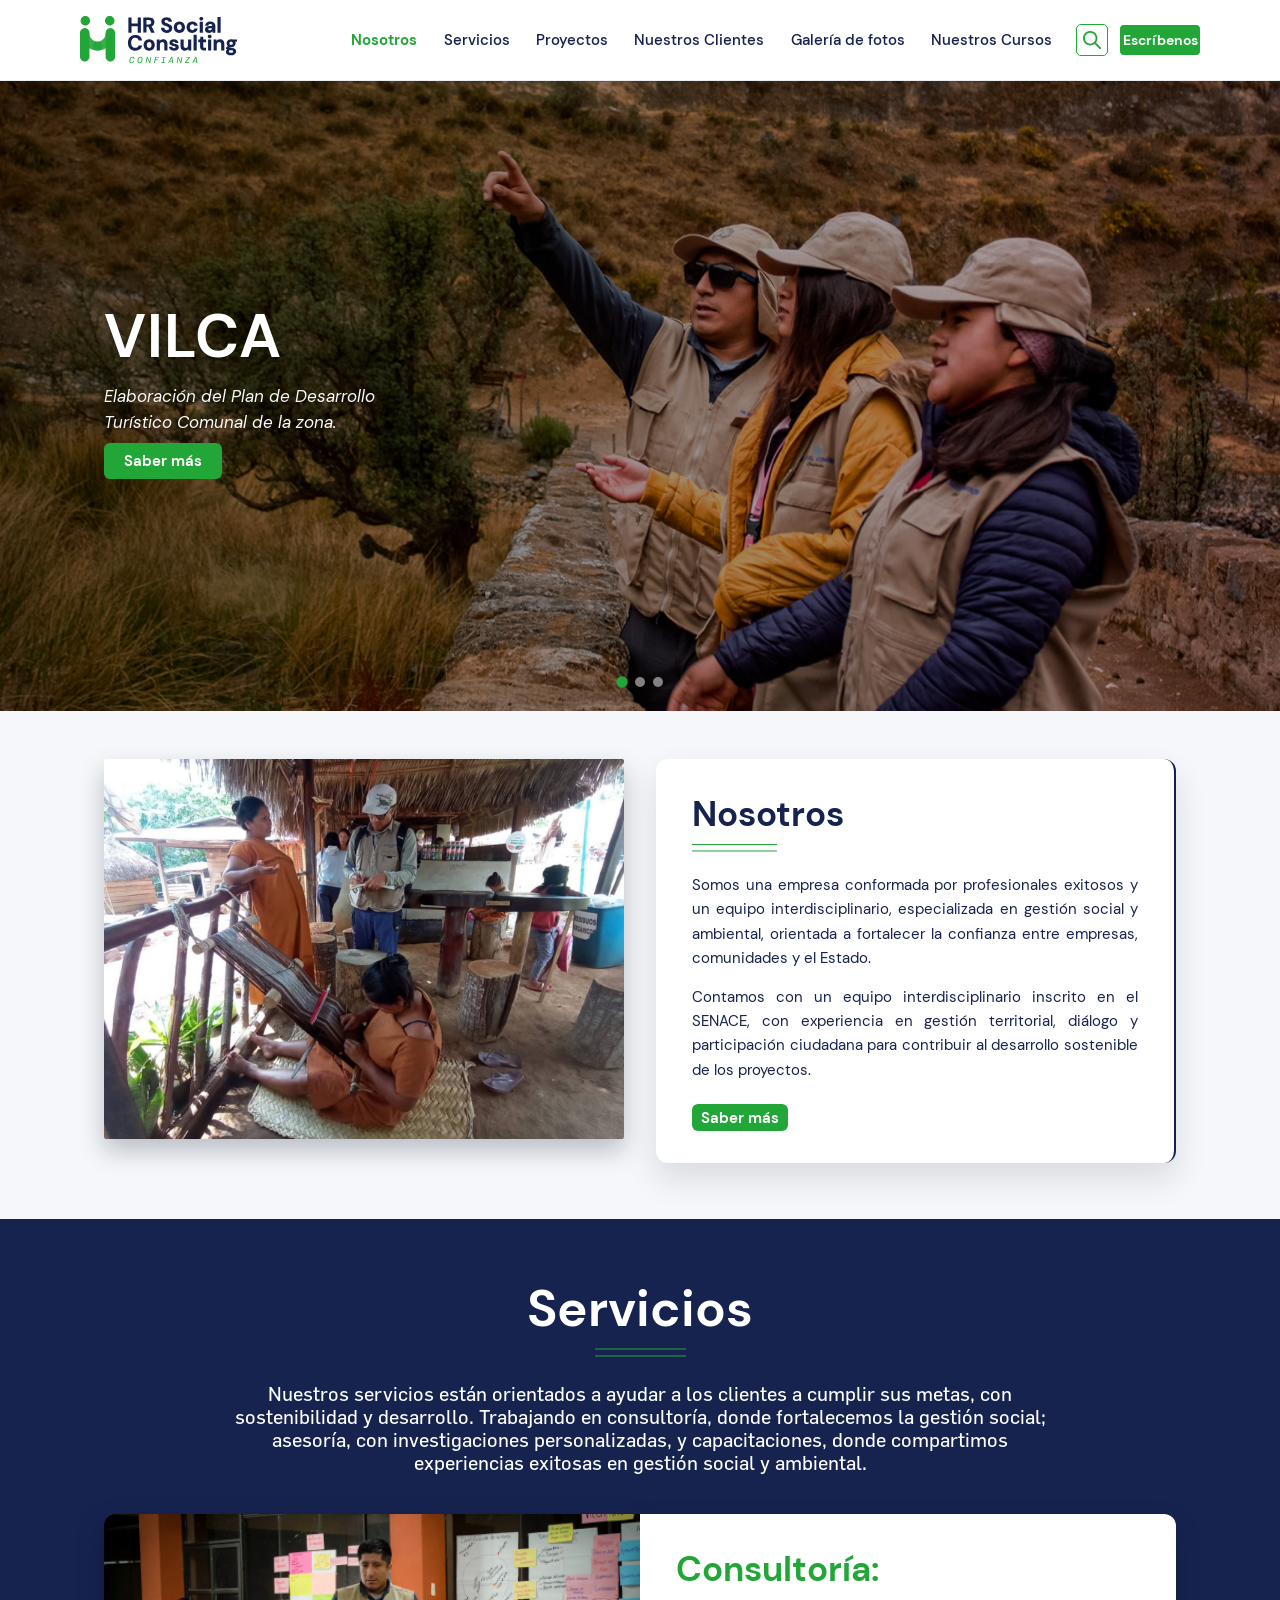
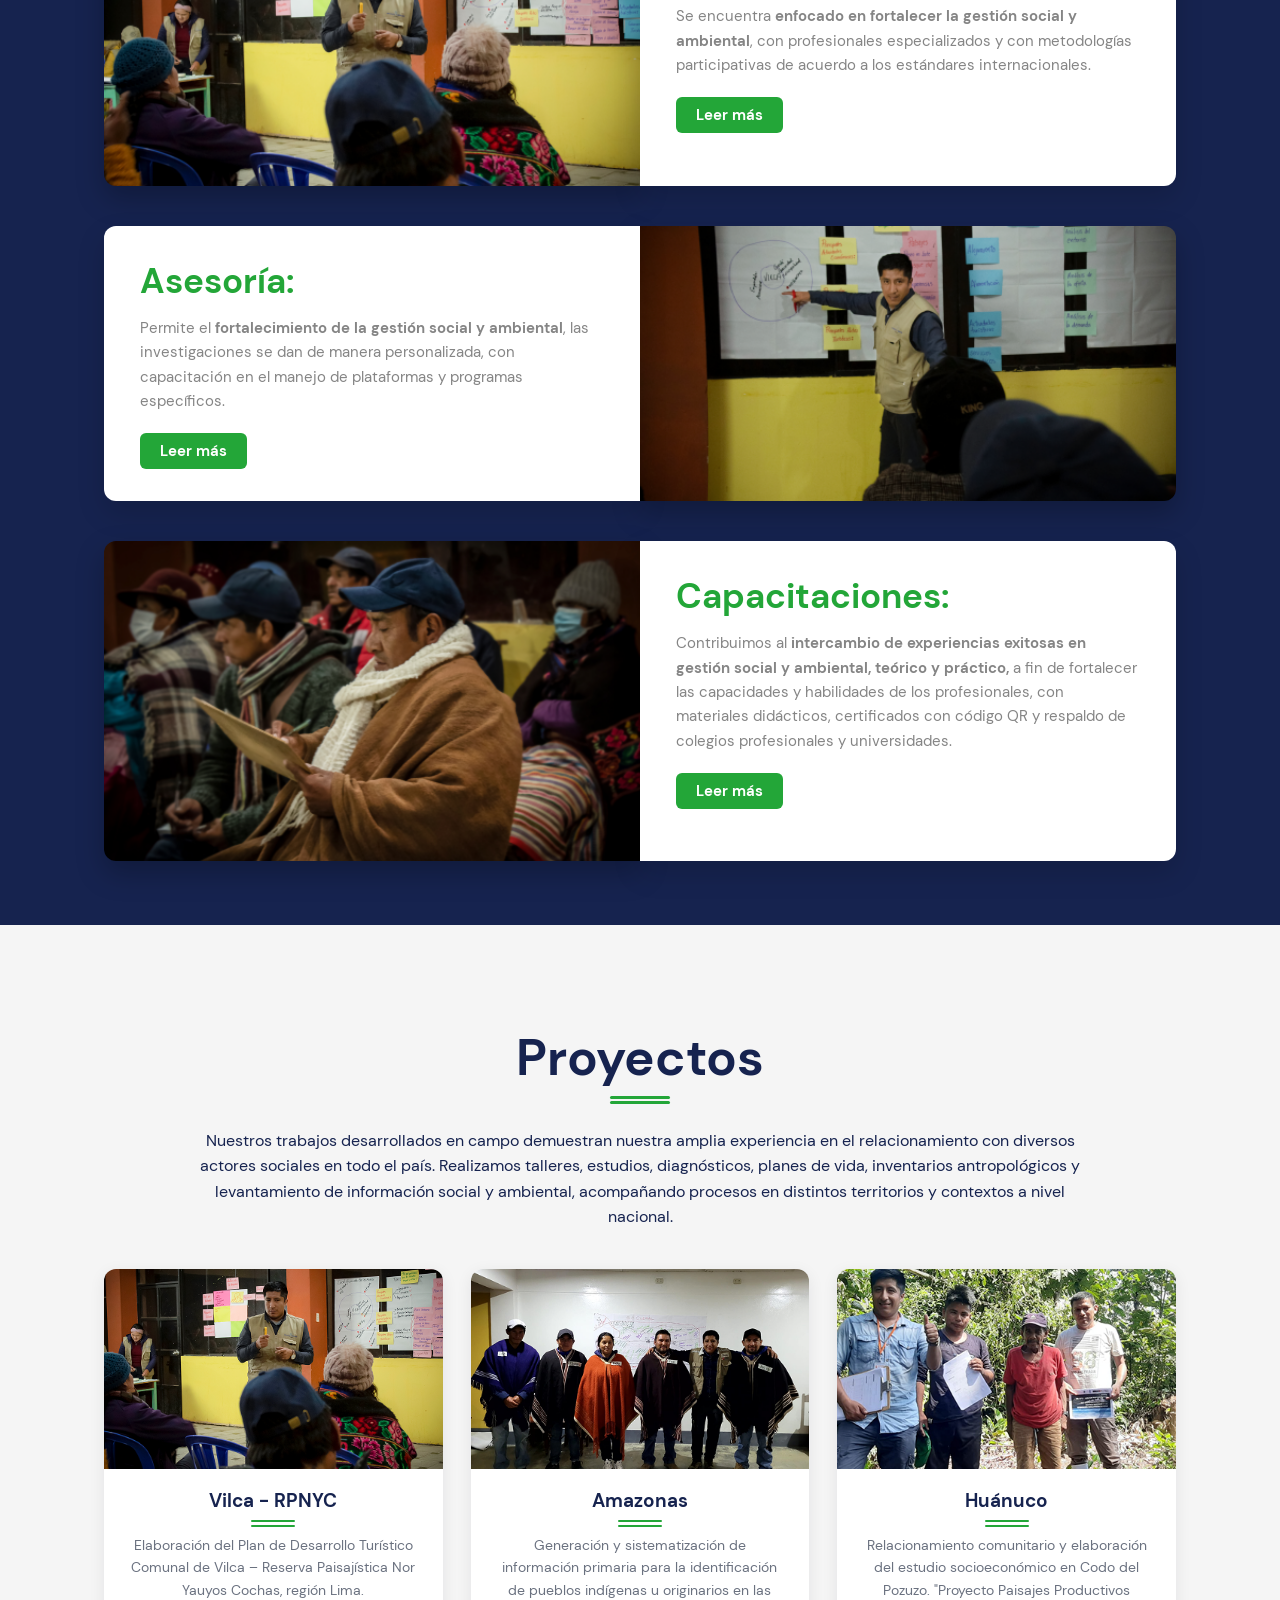
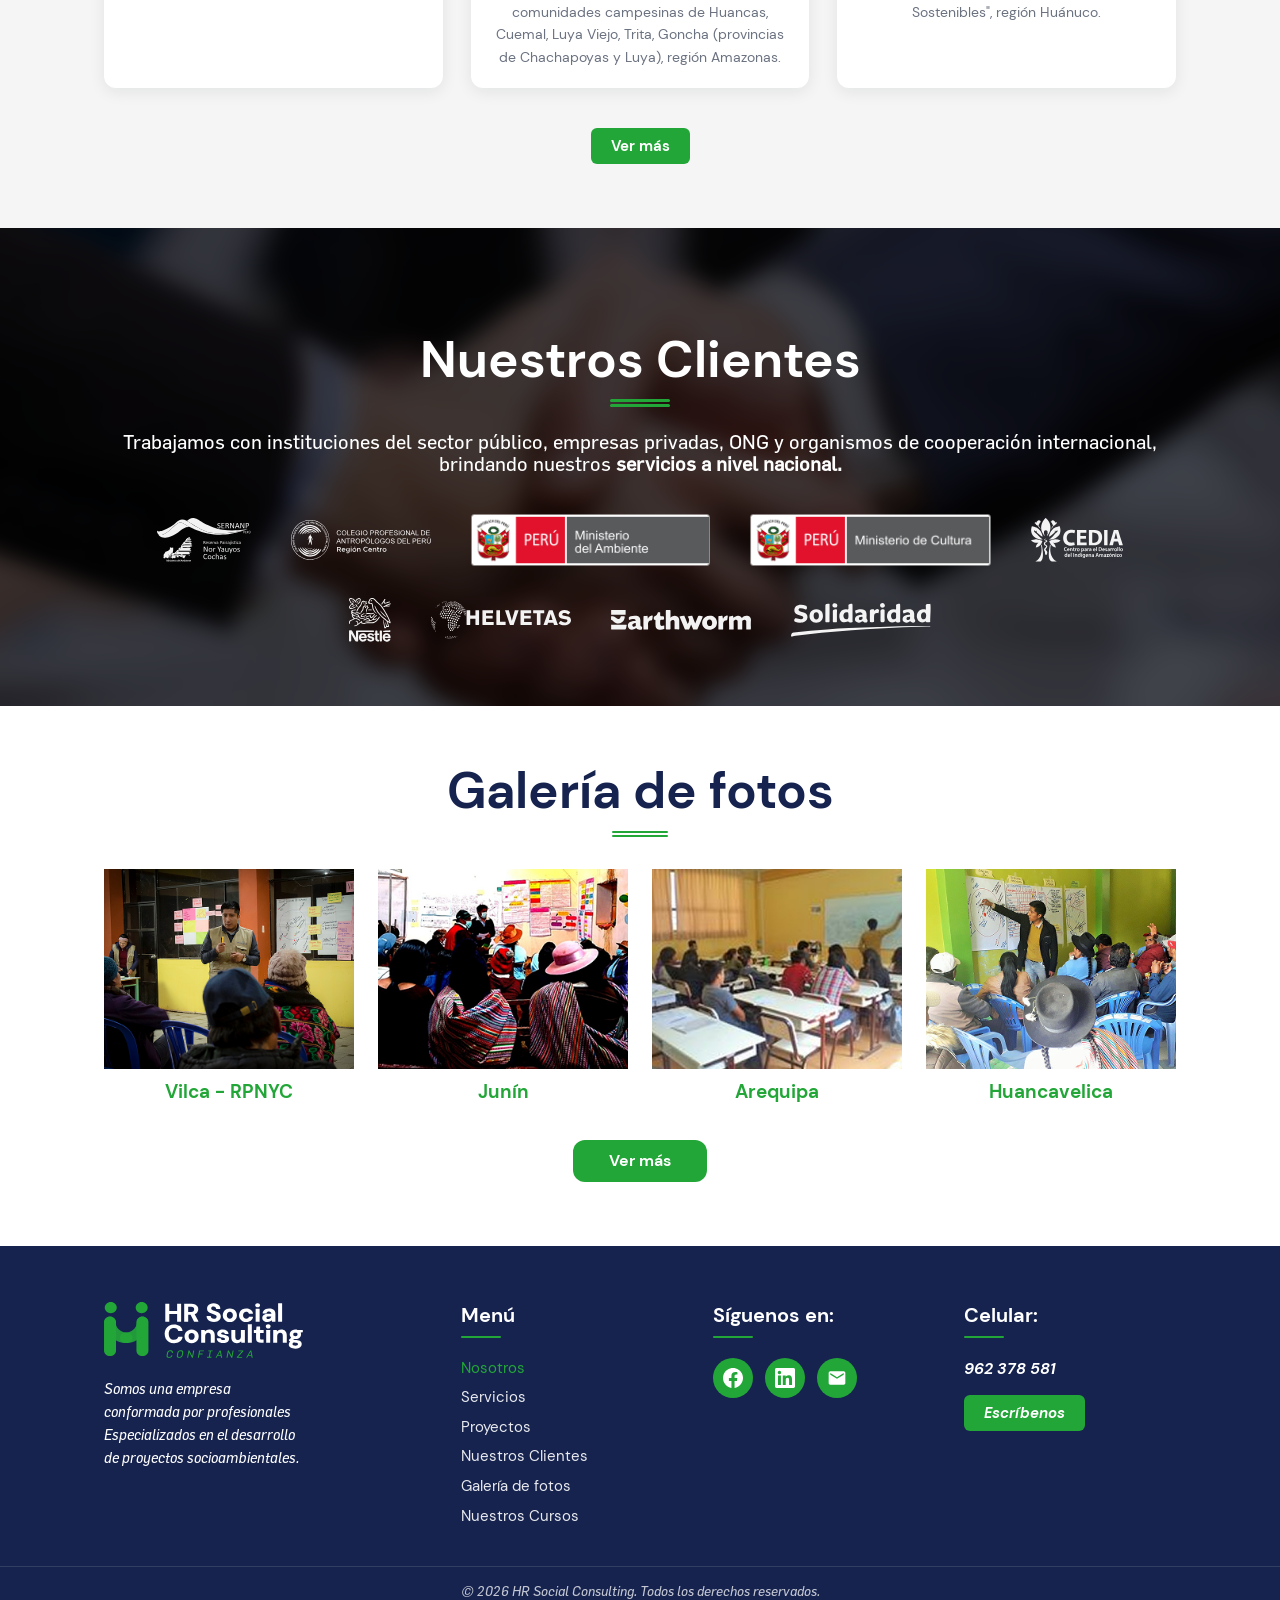
==== commit b22ec677: "adf" ====
--- a/index.html
+++ b/index.html
@@ -52,11 +52,25 @@
             <img src="assets/img/home/nosotros.jpg" alt="Trabajo en campo de HR Social Consulting" />
           </div>
           <article class="nosotros-card">
-            <h2>Nosotros</h2>
-            <div class="nosotros-card__divider" aria-hidden="true">
-              <span class="nosotros-card__divider-line"></span>
-              <span class="nosotros-card__divider-line"></span>
-            </div>
+            <header class="nosotros-card__heading">
+              <h2>Nosotros</h2>
+              <div class="nosotros-card__divider" aria-hidden="true">
+                <img
+                  class="nosotros-card__divider-line"
+                  src="assets/img/Linea.svg"
+                  width="91"
+                  height="4"
+                  alt=""
+                />
+                <img
+                  class="nosotros-card__divider-line"
+                  src="assets/img/Linea.svg"
+                  width="91"
+                  height="4"
+                  alt=""
+                />
+              </div>
+            </header>
             <p>
               Somos una empresa conformada por profesionales exitosos y un equipo
               interdisciplinario, especializada en gestión social y ambiental,
@@ -76,9 +90,25 @@
       <!-- SERVICIOS -->
       <section class="section section-servicios" id="servicios">
         <div class="container">
-          <h2 class="section-servicios__title">Servicios</h2>
-          <div class="section-servicios__divider"></div>
-          <div class="section-servicios__divider"></div>
+          <header class="section-servicios__heading">
+            <h2 class="section-servicios__title">Servicios</h2>
+            <div class="section-servicios__divider" aria-hidden="true">
+              <img
+                class="section-servicios__divider-line"
+                src="assets/img/Linea.svg"
+                width="91"
+                height="4"
+                alt=""
+              />
+              <img
+                class="section-servicios__divider-line"
+                src="assets/img/Linea.svg"
+                width="91"
+                height="4"
+                alt=""
+              />
+            </div>
+          </header>
           <p class="section-servicios__intro">
             Nuestros servicios están orientados a ayudar a los clientes a cumplir sus metas, con sostenibilidad y desarrollo. Trabajando en consultoría, donde fortalecemos la gestión social; asesoría, con investigaciones personalizadas, y capacitaciones, donde compartimos experiencias exitosas en gestión social y ambiental.
           </p>
--- a/assets/css/style.css
+++ b/assets/css/style.css
@@ -86,13 +86,11 @@
 }
 
 /* DM Sans Bold (DMSans-Bold.ttf) + color/alineación según Figma */
-.nosotros-card > h2,
 .servicio-card__title,
 .consultoria-card__title,
 .asesoria-card__title,
 .capacitaciones-card__title,
-.curso-card__title,
-.proyecto-item__title {
+.curso-card__title {
   font-family: var(--font-sans);
   font-weight: 700;
   font-size: var(--font-article-heading);
@@ -100,6 +98,25 @@
   letter-spacing: 0;
   text-align: left;
   color: var(--color-accent);
+}
+
+/* Nosotros: título azul marino + doble línea verde (SVG) */
+.nosotros-card__heading {
+  display: inline-flex;
+  flex-direction: column;
+  align-items: flex-start;
+  align-self: flex-start;
+}
+
+.nosotros-card__heading h2 {
+  font-family: var(--font-sans);
+  font-weight: 700;
+  font-size: var(--font-article-heading);
+  line-height: normal;
+  letter-spacing: 0;
+  text-align: left;
+  color: var(--color-primary);
+  margin: 0 0 0.35rem;
 }
 
 /* Estilos base y layout general */
@@ -727,7 +744,8 @@
 
 .proyecto-item__image img {
   width: 100%;
-  height: 170px;
+  aspect-ratio: 450 / 303;
+  height: auto;
   object-fit: cover;
   display: block;
 }
@@ -768,20 +786,62 @@
 }
 
 .proyecto-item__body {
-  padding: 1.1rem 1rem 1.15rem;
-  text-align: left;
+  padding: 1.5rem 1.35rem 1.6rem;
+  text-align: center;
+}
+
+.proyecto-item__heading {
+  display: flex;
+  justify-content: center;
+}
+
+/* Ancho del bloque = ancho del título; las líneas ocupan todo ese ancho (ref. imágenes 2 y 3) */
+.proyecto-item__title-block {
+  display: inline-flex;
+  flex-direction: column;
+  align-items: stretch;
+  max-width: 100%;
+  gap: 0.58rem;
+}
+
+.proyecto-item__lines {
+  display: flex;
+  flex-direction: column;
+  align-items: stretch;
+  gap: 0.2rem;
+  flex-shrink: 0;
+  width: 100%;
+}
+
+/* Ancho = título; altura fija: si height:auto, al crecer el ancho la raya se vuelve muy gruesa */
+.proyecto-item__line {
+  display: block;
+  width: 100%;
+  min-width: 0;
+  height: 2px;
+  max-height: 2px;
+  object-fit: fill;
+  object-position: center;
+  flex-shrink: 0;
 }
 
 .proyecto-item__title {
   margin: 0;
+  font-family: var(--font-sans);
+  font-weight: 700;
+  font-size: clamp(1.375rem, 3.2vw, 2.1875rem);
+  line-height: 1.2;
+  letter-spacing: 0;
+  text-align: center;
+  color: #16234f;
 }
 
 .proyecto-item__text {
-  margin: 0.85rem 0 0;
+  margin: 1rem auto 0;
   max-width: 26rem;
   color: #6b7280;
-  font-size: clamp(0.78rem, 1.15vw, 0.875rem);
-  line-height: 1.45;
+  font-size: clamp(0.8125rem, 1.2vw, 0.9375rem);
+  line-height: 1.55;
   font-weight: 400;
   text-wrap: pretty;
 }
@@ -1097,10 +1157,7 @@
   display: flex;
   flex-direction: column;
   justify-content: center;
-}
-
-.nosotros-card > h2 {
-  margin: 0 0 0.25rem;
+  border-right: 2px solid #16234f;
 }
 
 .nosotros-card .btn-primary {
@@ -1112,16 +1169,17 @@
 .nosotros-card__divider {
   display: flex;
   flex-direction: column;
-  gap: 2px;
+  gap: 3px;
   align-items: flex-start;
+  width: 100%;
   margin-bottom: 1.25rem;
 }
 
 .nosotros-card__divider-line {
-  width: 64px;
-  height: 3px;
-  border-radius: 999px;
-  background: var(--color-accent);
+  display: block;
+  width: 56%;
+  height: auto;
+  max-width: 91px;
 }
 
 .nosotros-card p {
@@ -1129,6 +1187,10 @@
   font-size: 0.95rem;
   line-height: 1.6;
   color: #16234f;
+  text-align: justify;
+  text-align-last: left;
+  -webkit-hyphens: auto;
+  hyphens: auto;
 }
 
 .nosotros-card p:last-of-type {
@@ -1139,6 +1201,16 @@
 .section-servicios {
   background-color: var(--color-primary);
   padding: 3.5rem 0 4rem;
+}
+
+.section-servicios__heading {
+  display: flex;
+  flex-direction: column;
+  align-items: stretch;
+  width: max-content;
+  max-width: 100%;
+  margin-left: auto;
+  margin-right: auto;
 }
 
 .section-servicios__title {
@@ -1147,20 +1219,23 @@
   font-family: var(--font-sans);
   font-size: var(--font-title-section);
   font-weight: 700;
-  margin-bottom: 0.35rem;
+  margin: 0 0 0.35rem;
 }
 
 .section-servicios__divider {
-  width: 60px;
-  height: 3px;
-  border-radius: 999px;
-  background: var(--color-accent);
-  margin: 0 auto;
-}
-
-.section-servicios__divider + .section-servicios__divider {
-  margin-top: 2px;
+  display: flex;
+  flex-direction: column;
+  align-items: center;
+  gap: 3px;
+  width: 100%;
   margin-bottom: 1.5rem;
+}
+
+.section-servicios__divider-line {
+  display: block;
+  width: 56%;
+  height: auto;
+  max-width: 91px;
 }
 
 .section-servicios__intro {
@@ -1284,13 +1359,15 @@
 }
 
 .consultoria-card {
+  --consultoria-heading-green: #23a638;
+  --consultoria-body: #2c3e50;
   background: #ffffff;
-  border-radius: 20px;
-  padding: clamp(1.75rem, 4vw, 2.75rem);
+  border-radius: clamp(20px, 2.2vw, 28px);
+  padding: clamp(1.85rem, 4.2vw, 2.85rem) clamp(1.75rem, 4vw, 2.75rem);
   overflow: visible;
-  max-width: 1040px;
+  max-width: 1100px;
   margin: 0 auto;
-  box-shadow: 0 4px 28px rgba(22, 35, 79, 0.08);
+  box-shadow: 0 4px 32px rgba(22, 35, 79, 0.07);
 }
 
 .asesoria-card,
@@ -1335,21 +1412,22 @@
   justify-content: center;
 }
 
-.consultoria-card__title {
+.consultoria-card .consultoria-card__title {
   margin: 0 0 0.9rem;
+  color: var(--consultoria-heading-green, #23a638);
 }
 
 .consultoria-card__intro-text {
   margin: 0;
-  color: var(--color-text-plomo);
-  font-size: 0.96875rem;
-  line-height: 1.48;
+  color: var(--consultoria-body, #2c3e50);
+  font-size: clamp(0.9375rem, 1.1vw, 1.03125rem);
+  line-height: 1.55;
   font-weight: 400;
 }
 
 .consultoria-card__intro-strong {
   display: inline;
-  color: #16234F;
+  color: inherit;
   font-weight: 700;
 }
 
@@ -1361,12 +1439,12 @@
   padding: 0;
 }
 
-.consultoria-card__subheading {
-  color: var(--color-accent);
+.consultoria-card .consultoria-card__subheading {
+  color: var(--consultoria-heading-green, #23a638);
   font-family: var(--font-sans);
-  font-size: 1rem;
-  font-weight: 700;
-  line-height: 1.28;
+  font-size: clamp(0.9375rem, 1.05vw, 1.0625rem);
+  font-weight: 700;
+  line-height: 1.3;
   margin: 0 0 0.65rem;
 }
 
@@ -1388,10 +1466,10 @@
   color: #9ca3af;
 }
 
-.consultoria-card__list li {
-  color: var(--color-text-plomo);
+.consultoria-card .consultoria-card__list li {
+  color: var(--consultoria-body, #2c3e50);
   font-size: 0.90625rem;
-  line-height: 1.32;
+  line-height: 1.38;
   margin-bottom: 0.42rem;
   padding-left: 0.2rem;
 }
@@ -2661,12 +2739,20 @@
   }
 
   .proyecto-item__body {
-    padding: 0.9rem 0.85rem 0.85rem;
+    padding: 1.15rem 1rem 1.1rem;
+  }
+
+  .proyecto-item__title-block {
+    gap: 0.48rem;
+  }
+
+  .proyecto-item__lines {
+    gap: 0.16rem;
   }
 
   .proyecto-item__text {
     font-size: 0.8rem;
-    line-height: 1.35;
-  }
-}
-
+    line-height: 1.4;
+  }
+}
+
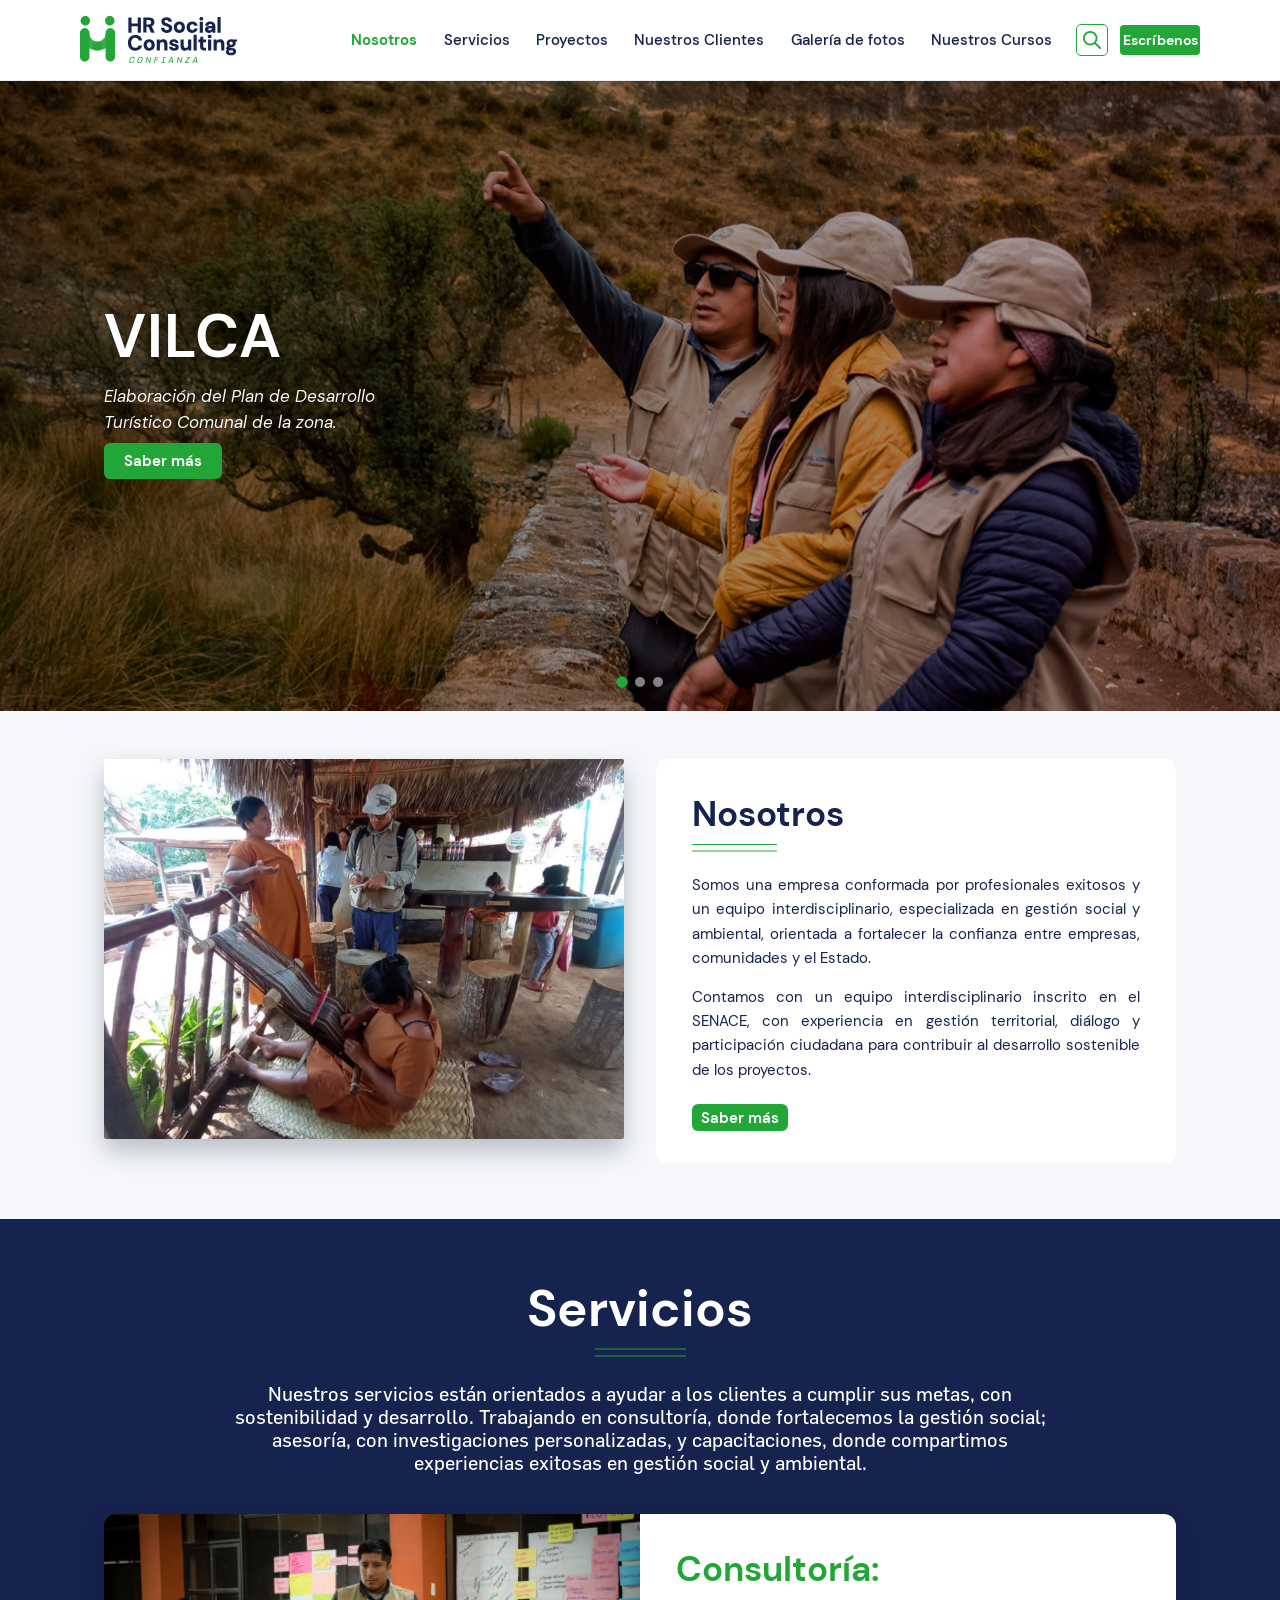
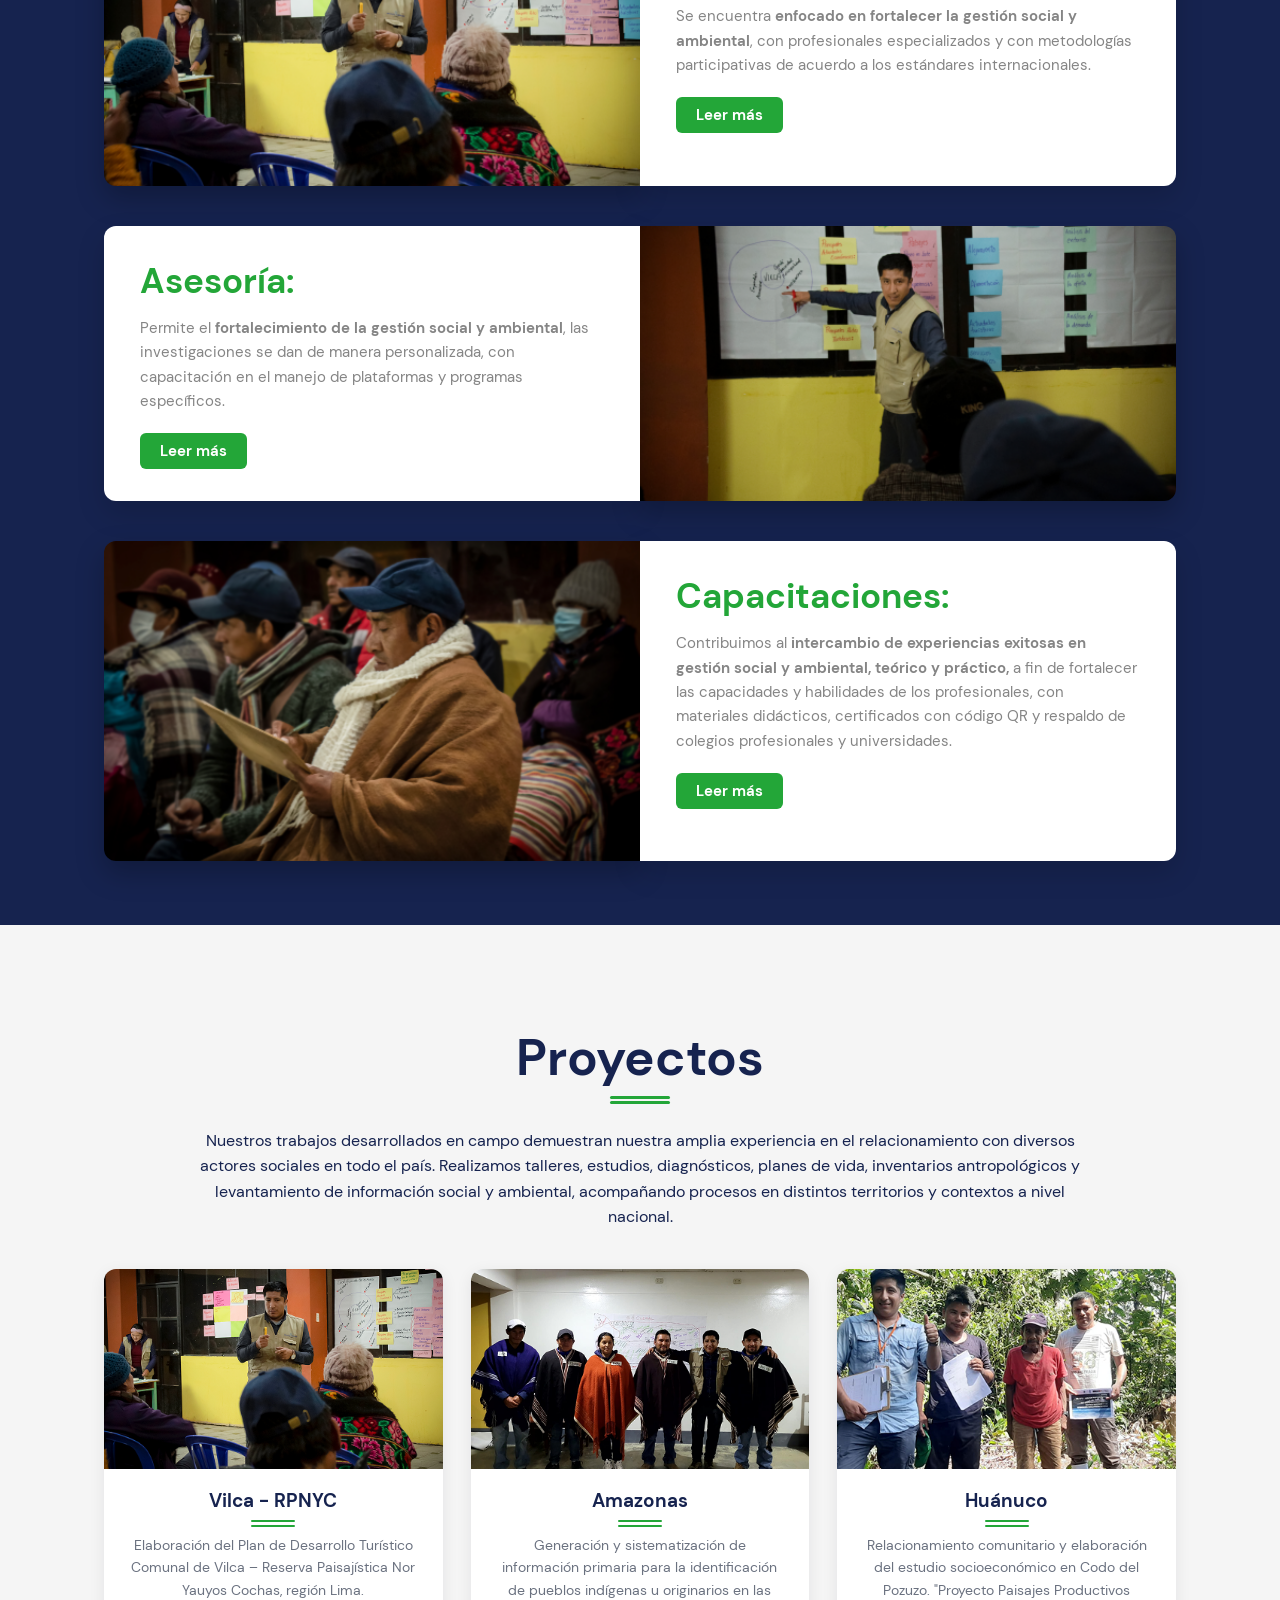
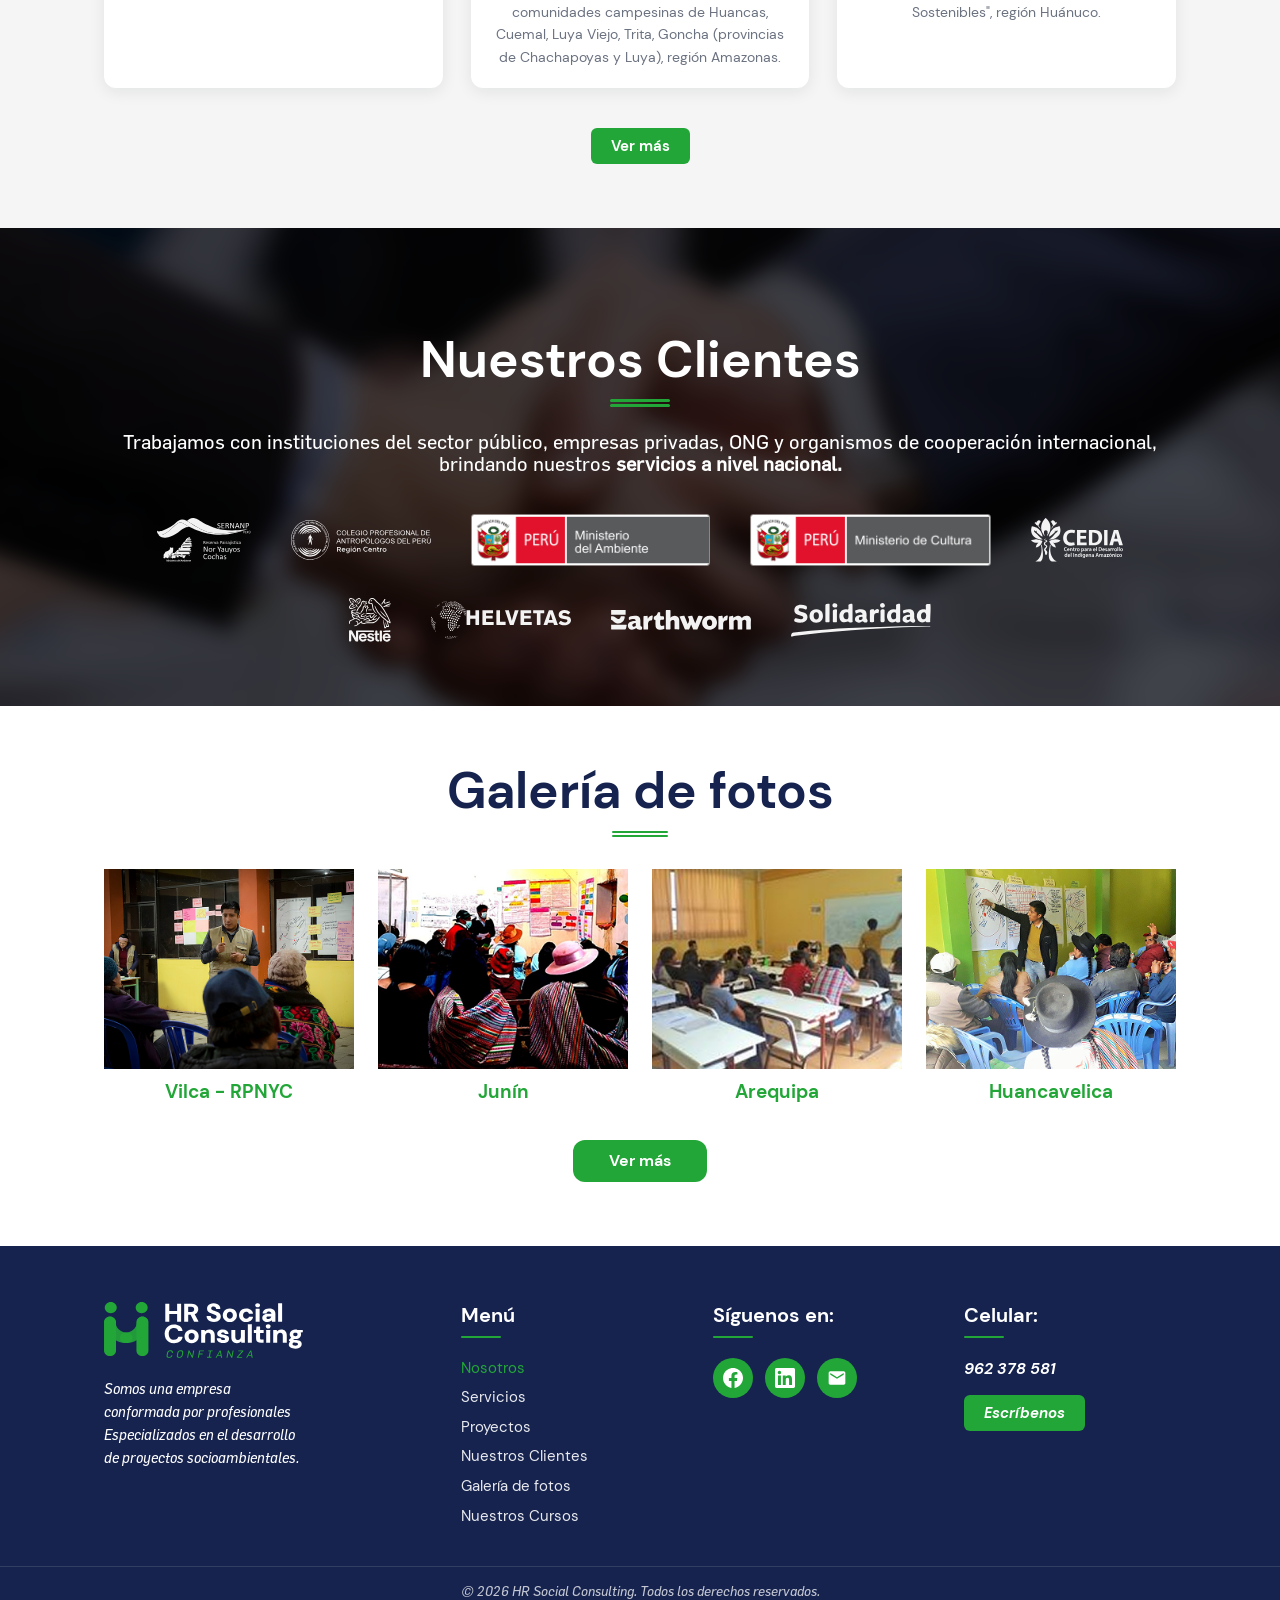
==== commit e27eb5a6: "data:erer" ====
--- a/index.html
+++ b/index.html
@@ -82,7 +82,7 @@
               en gestión territorial, diálogo y participación ciudadana para contribuir al
               desarrollo sostenible de los proyectos.
             </p>
-            <a href="servicios.html" class="btn-primary">Saber más</a>
+            <a href="nosotros.html" class="btn-primary">Saber más</a>
           </article>
         </div>
       </section>
@@ -122,7 +122,7 @@
               <p>
                 Se encuentra <strong>enfocado en fortalecer la gestión social y ambiental</strong>, con profesionales especializados y con metodologías participativas de acuerdo a los estándares internacionales.
               </p>
-              <a href="servicios.html" class="btn-primary btn-primary--servicio">Leer más</a>
+              <a href="servicios.html#consultoria" class="btn-primary btn-primary--servicio">Leer más</a>
             </article>
           </div>
 
@@ -146,9 +146,9 @@
             <article class="servicio-card">
               <h3 class="servicio-card__title">Capacitaciones:</h3>
               <p>
-                Contribuimos al <strong>intercambio de experiencias exitosas en gestión social y ambiental, teórico y práctico,</strong> a fin de fortalecer las capacidades y habilidades de los profesionales, con materiales didácticos, certificados con código QR y respaldo de colegios profesionales y universidades.
+                Contribuimos al <strong>intercambio de experiencias exitosas en gestión social y ambiental, teórico y práctico,</strong>                 a fin de fortalecer las capacidades y habilidades de los profesionales, con materiales didácticos, certificados con código QR y respaldo de colegios profesionales y universidades.
               </p>
-              <a href="servicios.html" class="btn-primary btn-primary--servicio">Leer más</a>
+              <a href="servicios.html#capacitaciones" class="btn-primary btn-primary--servicio">Leer más</a>
             </article>
           </div>
         </div>
--- a/assets/css/style.css
+++ b/assets/css/style.css
@@ -308,6 +308,104 @@
   object-fit: contain;
 }
 
+.header-site-search {
+  position: relative;
+}
+
+.header-site-search__panel {
+  position: absolute;
+  top: calc(100% + 10px);
+  right: 0;
+  z-index: 120;
+  min-width: min(300px, calc(100vw - 2rem));
+  padding: 0.85rem;
+  background: #ffffff;
+  border: 1px solid rgba(22, 35, 79, 0.12);
+  border-radius: 10px;
+  box-shadow: 0 12px 32px rgba(15, 23, 42, 0.14);
+}
+
+.header-site-search__panel[hidden] {
+  display: none !important;
+}
+
+.header-site-search__input {
+  width: 100%;
+  box-sizing: border-box;
+  border: 1px solid #dbdbdb;
+  border-radius: 8px;
+  background: #f7f7f7;
+  color: #333;
+  font: inherit;
+  font-size: 0.9rem;
+  padding: 0.55rem 0.75rem;
+  outline: none;
+  margin-bottom: 0.5rem;
+}
+
+.header-site-search__input:focus {
+  border-color: var(--color-accent);
+  background: #fff;
+}
+
+.header-site-search__results {
+  list-style: none;
+  margin: 0;
+  padding: 0;
+  max-height: 220px;
+  overflow-y: auto;
+  border-radius: 6px;
+}
+
+.header-site-search__result a {
+  display: block;
+  padding: 0.45rem 0.5rem;
+  border-radius: 6px;
+  color: #1f2933;
+  font-size: 0.9rem;
+  transition: background-color 0.15s ease, color 0.15s ease;
+}
+
+.header-site-search__result a:hover,
+.header-site-search__result a:focus-visible {
+  background: rgba(35, 166, 56, 0.1);
+  color: var(--color-accent);
+  outline: none;
+}
+
+.header-site-search__empty {
+  padding: 0.5rem 0.35rem;
+  margin: 0;
+  font-size: 0.85rem;
+  color: #6b7280;
+}
+
+.header-site-search__wa-wrap {
+  margin: 0.65rem 0 0;
+  padding-top: 0.65rem;
+  border-top: 1px solid rgba(22, 35, 79, 0.1);
+  text-align: center;
+}
+
+.header-site-search__wa {
+  display: inline-flex;
+  align-items: center;
+  justify-content: center;
+  width: 100%;
+  padding: 0.5rem 1rem;
+  border-radius: 6px;
+  background: #25d366;
+  color: #ffffff !important;
+  font-size: 0.875rem;
+  font-weight: 700;
+  text-decoration: none;
+  transition: opacity 0.2s ease;
+}
+
+.header-site-search__wa:hover {
+  opacity: 0.95;
+}
+
 .menu-toggle {
   display: none;
   width: 40px;
@@ -1151,13 +1249,13 @@
   background-color: #ffffff;
   border-radius: 0.75rem;
   padding: 2rem 2.25rem;
-  box-shadow: 0 16px 32px rgba(15, 23, 42, 0.12);
+ 
   color: #16234f;
   font-family: var(--font-sans);
   display: flex;
   flex-direction: column;
   justify-content: center;
-  border-right: 2px solid #16234f;
+  
 }
 
 .nosotros-card .btn-primary {
@@ -1238,9 +1336,10 @@
   max-width: 91px;
 }
 
-.section-servicios__intro {
+.section-servicios .section-servicios__intro {
   text-align: center;
-  font-family: "Flama", "DM Sans", system-ui, sans-serif;
+  color: #ffffff;
+  font-family: "Flama", var(--font-sans);
   font-weight: 400;
   font-style: normal;
   font-size: 1.25rem;
@@ -1314,10 +1413,6 @@
 
 .section-servicios p {
   color: #858585;
-}
-
-.section-servicios p.section-servicios__intro {
-  color: #ffffff;
 }
 
 .btn-primary--servicio {
@@ -2412,6 +2507,12 @@
     font-size: 0.8rem;
   }
 
+  .header-site-search__panel {
+    left: 0;
+    right: 0;
+    min-width: unset;
+  }
+
   .hero-slider {
     min-height: 50vh;
   }
@@ -2465,7 +2566,7 @@
     padding: 2.75rem 0 3rem;
   }
 
-  .section-servicios__intro {
+  .section-servicios .section-servicios__intro {
     margin-bottom: 2rem;
     font-size: clamp(1rem, 3.5vw, 1.25rem);
   }
